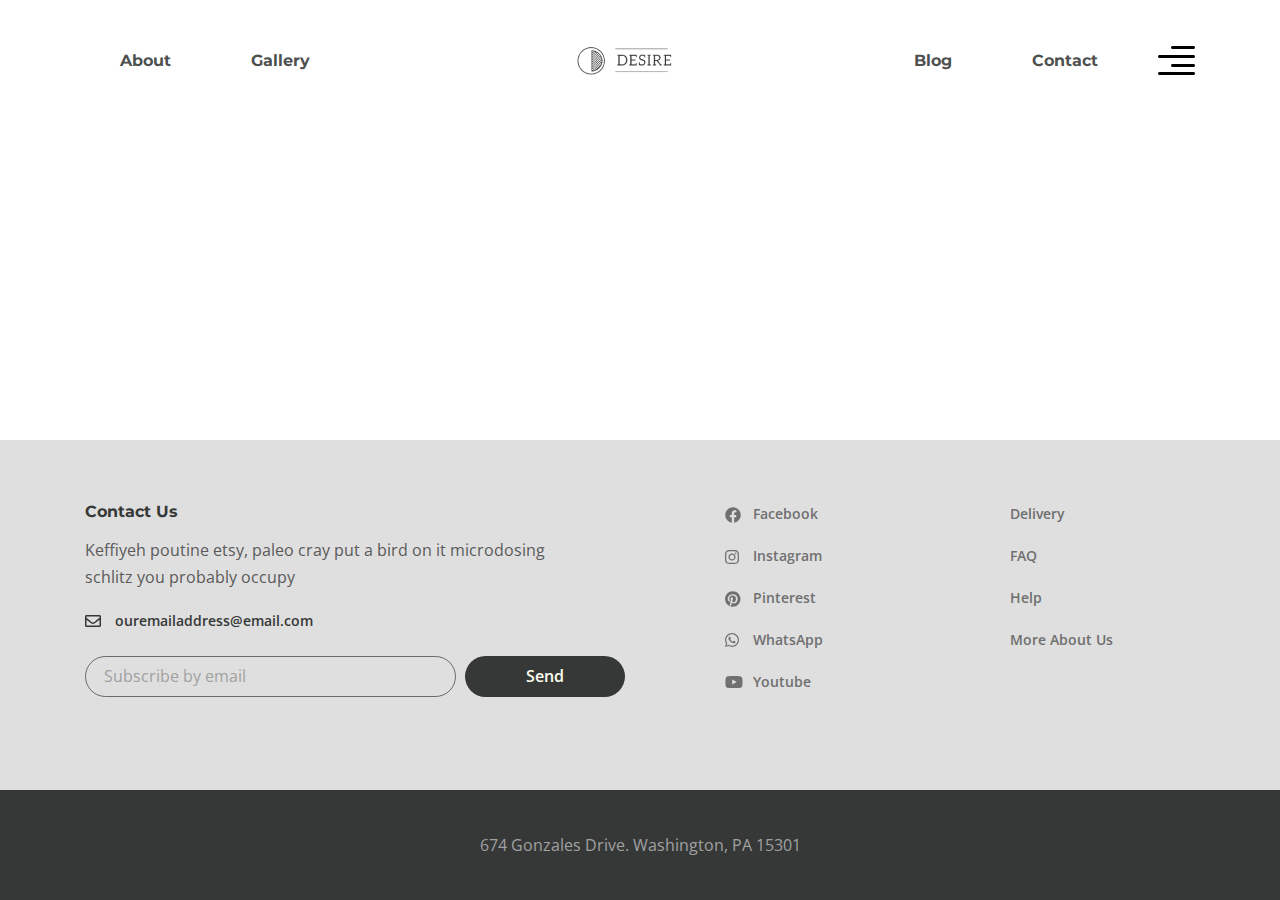
==== src/about.html @ 5e2c0f33 "сделал почти все блоки" ====
<!DOCTYPE html>
<html lang="en">

<head>
  <meta charset="UTF-8">
  <meta name="viewport" content="width=device-width, initial-scale=1.0">
  <title>Document</title>
  <link rel="preconnect" href="https://fonts.googleapis.com">
  <link rel="preconnect" href="https://fonts.gstatic.com" crossorigin>
  <link href="https://fonts.googleapis.com/css2?family=Montserrat:wght@700&family=Open+Sans:wght@400;600&display=swap"
    rel="stylesheet">
  <link rel="stylesheet" href="css/style.min.css">
</head>

<body>
  <div class="wrapper">
    <header class="header">
      <div class="container">
        <div class="header__inner">
          <nav class="menu">
            <ul class="menu__list">
              <li class="menu__list-item">
                <a class="menu__list-link" href="#">About</a>
              </li>
              <li class="menu__list-item">
                <a class="menu__list-link" href="#">Gallery</a>
              </li>
            </ul>
          </nav>
          <a class="logo" href="#">
            <img src="images/logo.png" alt="logo">
          </a>
          <nav class="menu">
            <ul class="menu__list">
              <li class="menu__list-item">
                <a class="menu__list-link" href="#">Blog</a>
              </li>
              <li class="menu__list-item">
                <a class="menu__list-link" href="#">Contact</a>
              </li>
            </ul>
          </nav>
          <button class="header__btn">
            <img src="images/icon_menu.svg" alt="icon_menu">
          </button>
          <div class="rightside-menu rightside-menu--close">
            <button class="rightside-menu__close">
              <img src="images/close.svg" alt="close button">
            </button>
            <div class="rightside-menu__content">
              <a class="rightside-menu__logo" href="#">
                <img src="images/logo-big.png" alt="logo">
              </a>
              <h4 class="rightside-menu__title">Furniture for life</h4>
              <p class="rightside-menu__text">
                Sustainable hot chicken skateboard, dreamcatcher meggings actually squid. Slow-carb everyday carry +1
                art party microdosing, put a bird on it brooklyn
              </p>
              <img class="rightside-menu__images" src="images/rightside-img.jpg" alt="images">
            </div>
          </div>
        </div>
      </div>
    </header>

    <main class="main"></main>
    <footer class="footer">
      <div class="footer__content">
        <div class="container">
          <div class="footer__inner">
            <div class="footer__info">
              <h6 class="footer__info-title">Contact Us</h6>
              <p class="footer__info-text">
                Keffiyeh poutine etsy, paleo cray put a bird on it microdosing schlitz you
                probably occupy
              </p>
              <a class="footer__info-email" href="mainto:ouremailaddress@email.com">ouremailaddress@email.com</a>
              <form class="footer__form">
                <input class="footer__form-input" type="email" placeholder="Subscribe by email">
                <button class="footer__form-button" type="submit">Send</button>
              </form>
            </div>
            <ul class="footer__social">
              <li class="footer__social-item">
                <a class="footer__social-link footer__social-link--facebook" href="#">
                  Facebook
                </a>
              </li>
              <li class="footer__social-item">
                <a class="footer__social-link footer__social-link--instagram" href="#">
                  Instagram
                </a>
              </li>
              <li class="footer__social-item">
                <a class="footer__social-link footer__social-link--pinterest" href="#">
                  Pinterest
                </a>
              </li>
              <li class="footer__social-item">
                <a class="footer__social-link footer__social-link--whatsapp" href="#">
                  WhatsApp
                </a>
              </li>
              <li class="footer__social-item">
                <a class="footer__social-link footer__social-link--youtube" href="#">
                  Youtube
                </a>
              </li>
            </ul>
            <nav class="footer__menu">
              <ul class="footer__menu-list">
                <li class="footer__menu-item">
                  <a class="footer__menu-link" href="#">
                    Delivery
                  </a>
                </li>
                <li class="footer__menu-item">
                  <a class="footer__menu-link" href="#">
                    FAQ
                  </a>
                </li>
                <li class="footer__menu-item">
                  <a class="footer__menu-link" href="#">
                    Help
                  </a>
                </li>
                <li class="footer__menu-item">
                  <a class="footer__menu-link" href="#">
                    More About Us
                  </a>
                </li>
              </ul>
            </nav>
          </div>
        </div>
      </div>
      <div class="footer__copyright">
        <div class="container">
          <p> 674 Gonzales Drive. Washington, PA 15301</p>
        </div>
      </div>
    </footer>
  </div>



  <script src="js/main.min.js"></script>
</body>

</html>
---- src/css/style.min.css ----
.works-path__item-title,.works-path__title,.decor_title,.collection__info-title,.new-collection__title,.top__slider-title,.rightside-menu__title,.footer__info-title,.menu__list-link{font-family:"Montserrat",sans-serif;font-weight:700}html{-webkit-box-sizing:border-box;box-sizing:border-box}*,*::after,*::before{-webkit-box-sizing:inherit;box-sizing:inherit}ul[class],ol[class]{padding:0}body,h1,h2,h3,h4,h5,h6,p,ul,ol,li,figure,figcaption,blockquote,dl,dd{margin:0;font-size:inherit}ul[class]{list-style:none}img{max-width:100%;display:block}input,button,textarea,select{font:inherit}a{text-decoration:none}.slick-slider{position:relative;display:block;-webkit-box-sizing:border-box;box-sizing:border-box;-webkit-touch-callout:none;-webkit-user-select:none;-moz-user-select:none;-ms-user-select:none;user-select:none;-ms-touch-action:pan-y;touch-action:pan-y;-webkit-tap-highlight-color:rgba(0,0,0,0)}.slick-list{position:relative;overflow:hidden;display:block;margin:0;padding:0}.slick-list:focus{outline:none}.slick-list.dragging{cursor:pointer;cursor:hand}.slick-slider .slick-track,.slick-slider .slick-list{-webkit-transform:translate3d(0, 0, 0);-ms-transform:translate3d(0, 0, 0);transform:translate3d(0, 0, 0)}.slick-track{position:relative;left:0;top:0;display:block;margin-left:auto;margin-right:auto}.slick-track:before,.slick-track:after{content:"";display:table}.slick-track:after{clear:both}.slick-loading .slick-track{visibility:hidden}.slick-slide{float:left;height:100%;min-height:1px;display:none}[dir=rtl] .slick-slide{float:right}.slick-slide img{display:block}.slick-slide.slick-loading img{display:none}.slick-slide.dragging img{pointer-events:none}.slick-initialized .slick-slide{display:block}.slick-loading .slick-slide{visibility:hidden}.slick-vertical .slick-slide{display:block;height:auto;border:1px solid rgba(0,0,0,0)}.slick-arrow.slick-hidden{display:none}html,body{height:100%}body{font-family:"Open Sans",sans-serif;font-size:16px;font-weight:400;line-height:27px;color:#5a5a5a;overflow-x:hidden}.wrapper{display:-webkit-box;display:-ms-flexbox;display:flex;-webkit-box-orient:vertical;-webkit-box-direction:normal;-ms-flex-direction:column;flex-direction:column;min-height:100%}.main{-webkit-box-flex:1;-ms-flex:1 0 auto;flex:1 0 auto}.footer{-webkit-box-flex:0;-ms-flex:0 0 auto;flex:0 0 auto}.container{max-width:1140px;margin:0 auto;padding:0 15px}.container-fluid{max-width:1920px;padding:10px;margin:0 auto}.slick-dots{display:-webkit-box;display:-ms-flexbox;display:flex;-webkit-box-pack:center;-ms-flex-pack:center;justify-content:center;-webkit-box-align:center;-ms-flex-align:center;align-items:center}.slick-dots li{margin:0 15px}.slick-dots button{background-color:#363838;border:none;border-radius:50%;width:8px;height:8px;padding:0;font-size:0}li.slick-active button{background-color:#ffef35}.header__inner{display:-webkit-box;display:-ms-flexbox;display:flex;-webkit-box-pack:justify;-ms-flex-pack:justify;justify-content:space-between;-webkit-box-align:center;-ms-flex-align:center;align-items:center;height:120px}.header__btn{background-color:rgba(0,0,0,0);border:none;padding:0;cursor:pointer}.logo{margin:0 auto}.menu{padding-right:15px}.menu__list{display:-webkit-box;display:-ms-flexbox;display:flex}.menu__list-item{padding-right:45px;padding-left:35px}.menu__list-link{color:rgba(54,56,56,.9);line-height:22px}.footer__content{background-color:#dfdfdf;padding:60px 0 80px}.footer__inner{display:-webkit-box;display:-ms-flexbox;display:flex;-webkit-box-pack:justify;-ms-flex-pack:justify;justify-content:space-between}.footer__info{width:540px}.footer__info-title{color:#363838;margin-bottom:14px;line-height:23px}.footer__info-text{margin-bottom:16px;max-width:475px}.footer__info-email{font-weight:600;color:#363838;font-size:14px;margin-bottom:22px;padding-left:30px;display:inline-block;position:relative}.footer__info-email::before{content:"";background-image:url(../images/envelope.svg);left:0;top:8px;width:16px;height:12px;position:absolute}.footer__form{display:-webkit-box;display:-ms-flexbox;display:flex}.footer__form-input{padding:6px 10px 6px 18px;border-radius:21px;background-color:rgba(0,0,0,0);border:1px solid rgba(54,56,56,.7);width:100%}.footer__form-input::-webkit-input-placeholder{font-weight:400;font-size:16px;line-height:27px;font-family:"Open Sans",sans-serif;color:#a1a1a1}.footer__form-input::-moz-placeholder{font-weight:400;font-size:16px;line-height:27px;font-family:"Open Sans",sans-serif;color:#a1a1a1}.footer__form-input:-ms-input-placeholder{font-weight:400;font-size:16px;line-height:27px;font-family:"Open Sans",sans-serif;color:#a1a1a1}.footer__form-input::-ms-input-placeholder{font-weight:400;font-size:16px;line-height:27px;font-family:"Open Sans",sans-serif;color:#a1a1a1}.footer__form-input::placeholder{font-weight:400;font-size:16px;line-height:27px;font-family:"Open Sans",sans-serif;color:#a1a1a1}.footer__form-button{background-color:#363838;border:none;cursor:pointer;color:ivory;border-radius:21px;font-weight:600;padding:6px 12px;min-width:160px;margin-left:9px}.footer__social{width:125px;margin-right:auto;margin-left:100px}.footer__social-link{padding-left:28px;position:relative}.footer__social-link::before{content:"";position:absolute;left:0;top:3px;width:16px;height:16px}.footer__social-link--facebook::before{background-image:url(../images/facebook.svg)}.footer__social-link--instagram::before{background-image:url(../images/instagram.svg);width:14px;height:14px;top:4px}.footer__social-link--pinterest::before{background-image:url(../images/pinterest.svg)}.footer__social-link--whatsapp::before{background-image:url(../images/whatsapp.svg);width:14px;height:14px}.footer__social-link--youtube::before{background-image:url(../images/youtube.svg);width:18px;height:12px;top:4px}.footer__social-item,.footer__menu-item{margin-bottom:15px;font-weight:600;font-size:14px}.footer__social-link,.footer__menu-link{color:#707070}.footer__menu{margin-right:60px;width:125px}.footer__copyright{background-color:#363838;color:#a1a1a1;text-align:center;padding:42px 0 41px}.rightside-menu{position:absolute;overflow:auto;z-index:100;right:0;top:0;bottom:0;max-width:694px;width:100%;background-color:#fff;padding-top:40px;-webkit-box-shadow:-2px 3px 17px 0px #000;box-shadow:-2px 3px 17px 0px #000;-webkit-transition:all .5s;-o-transition:all .5s;transition:all .5s}.rightside-menu.rightside-menu--close{-webkit-transform:translateX(500%);-ms-transform:translateX(500%);transform:translateX(500%)}.rightside-menu__close{background-color:rgba(0,0,0,0);border:none;padding:0;cursor:pointer;margin-left:50px;margin-bottom:60px}.rightside-menu__content{text-align:center;max-width:485px;margin:0 auto}.rightside-menu__logo{margin-bottom:40px;display:inline-block}.rightside-menu__title{color:#363838;font-size:36px;line-height:51px;position:relative;margin-bottom:17px;padding-bottom:17px}.rightside-menu__title::after{content:"";position:absolute;max-width:252px;bottom:0;right:0;left:0;height:1px;margin:0 auto;background-color:#6d7278}.rightside-menu__text{margin-bottom:75px}.rightside-menu__images{max-width:485px;margin-bottom:40px}.top__inner{padding-bottom:70px;position:relative}.top__inner::after{content:"";position:absolute;background-image:url("../images/slider-bg.jpg");width:100%;height:722px;top:0;z-index:-1}.top__slider-item{display:-webkit-box !important;display:-ms-flexbox !important;display:flex !important;-webkit-box-pack:center;-ms-flex-pack:center;justify-content:center;-webkit-box-align:center;-ms-flex-align:center;align-items:center}.top__slider-info{max-width:645px;margin-left:25px}.top__slider-title{color:#363838;font-size:110px;line-height:135px;padding-bottom:26px;margin-bottom:26px;position:relative}.top__slider-title::after{content:"";position:absolute;left:0;bottom:0;width:185px;height:1px;background-color:#6d7278}.top__slider-text{max-width:585px}.top__slider-img{margin-left:-14%;max-width:703px;height:815px;-o-object-fit:cover;object-fit:cover}.new-collection{text-align:center;padding:46px 0 105px}.new-collection__title{color:#363838;font-size:36px;line-height:51px;padding-bottom:25px;margin-bottom:25px;position:relative}.new-collection__title::after{content:"";position:absolute;bottom:0;left:0;right:0;width:250px;height:1px;margin:0 auto;background-color:#6d7278}.new-collection__text{max-width:730px;margin:0 auto 30px}.collection{display:-ms-grid;display:grid;-ms-grid-columns:(1fr)[5];grid-template-columns:repeat(5, 1fr);grid-gap:30px}.collection__item{position:relative}.collection__item:hover .collection__info{opacity:1}.collection__images{min-height:350px;-o-object-fit:cover;object-fit:cover}.collection__info{position:absolute;top:0;left:0;right:0;bottom:0;background-color:rgba(255,255,255,.7);padding:10px;display:-webkit-box;display:-ms-flexbox;display:flex;-webkit-box-orient:vertical;-webkit-box-direction:normal;-ms-flex-direction:column;flex-direction:column;-webkit-box-align:center;-ms-flex-align:center;align-items:center;-webkit-box-pack:center;-ms-flex-pack:center;justify-content:center;opacity:0;-webkit-transition:all .5s;-o-transition:all .5s;transition:all .5s}.collection__info-title{color:#363838;font-size:20px;line-height:24px;position:relative;padding-bottom:19px;margin-bottom:19px}.collection__info-title::after{content:"";bottom:0;position:absolute;height:1px;width:80%;background-color:#6d7278;right:0;left:0;margin:0 auto}.collection__info-text{font-size:14px;line-height:28px;font-weight:600;color:#707070}.decor{padding:170px 0 155px;background-image:url("../images/decor-bg.jpg");background-size:cover;background-repeat:no-repeat;min-height:600px}.decor_title{font-size:60px;line-height:80px;color:#363838;max-width:730px;padding-bottom:22px;margin-bottom:22px;position:relative}.decor_title::after{position:absolute;content:"";left:0;bottom:0;width:200px;height:1px;background-color:#6d7278}.decor__text{max-width:540px}.works-path{padding:80px 0 30px}.works-path__title{text-align:center;color:#363838;margin-bottom:40px;font-size:36px;line-height:51px}.works-path__item-box{display:-webkit-box;display:-ms-flexbox;display:flex;border-bottom:2px solid rgba(54,56,56,.7);position:relative;-webkit-box-align:end;-ms-flex-align:end;align-items:flex-end}.works-path__item-box::before{content:"";position:absolute;left:0;bottom:-5px;border-radius:50%;height:10px;width:10px;background-color:#363838}.works-path__item{width:250px;display:-webkit-box;display:-ms-flexbox;display:flex;-ms-flex-wrap:wrap;flex-wrap:wrap;-webkit-box-align:center;-ms-flex-align:center;align-items:center;position:relative;height:100%}.works-path__item--production{margin-left:317px}.works-path__item--production::after{content:"";position:absolute;left:0;bottom:0;height:20px;width:2px;background:rgba(54,56,56,.7)}.works-path__item--consultation,.works-path__item--production{padding-bottom:38px}.works-path__item--measuring{padding-top:38px;margin-left:305px}.works-path__item--measuring::before{content:"";position:absolute;top:0;left:0;width:2px;height:20px;background:rgba(54,56,56,.7)}.works-path__item-title{color:#363838;font-size:16px;line-height:23px;margin-left:13px}.works-path__item-text{font-size:16px;line-height:27px;color:#5a5a5a;margin-top:13px}.gallery{padding:80px 0 90px}.gallery__buttons{text-align:center;margin-bottom:40px}.gallery__btn{margin:0 13px;background-color:rgba(0,0,0,0);font-size:14px;line-height:28px;color:#8f8d8d;border:1px solid #8f8d8d;border-radius:20px;padding:6px 16px;font-weight:600;cursor:pointer}.gallery .mixitup-control-active{background-color:#ffef35;color:#363838;border:1px solid #ffef35}.gallery__items{display:-ms-grid;display:grid;-ms-grid-columns:(1fr)[4];grid-template-columns:repeat(4, 1fr);-ms-grid-rows:(1fr)[2];grid-template-rows:repeat(2, 1fr);grid-gap:30px 35px}.gallery__item:first-child{-ms-grid-column-span:2;grid-column:span 2;-ms-grid-row-span:2;grid-row:span 2}.gallery__item img{-o-object-fit:cover;object-fit:cover;width:100%;height:100%;max-height:1150px}
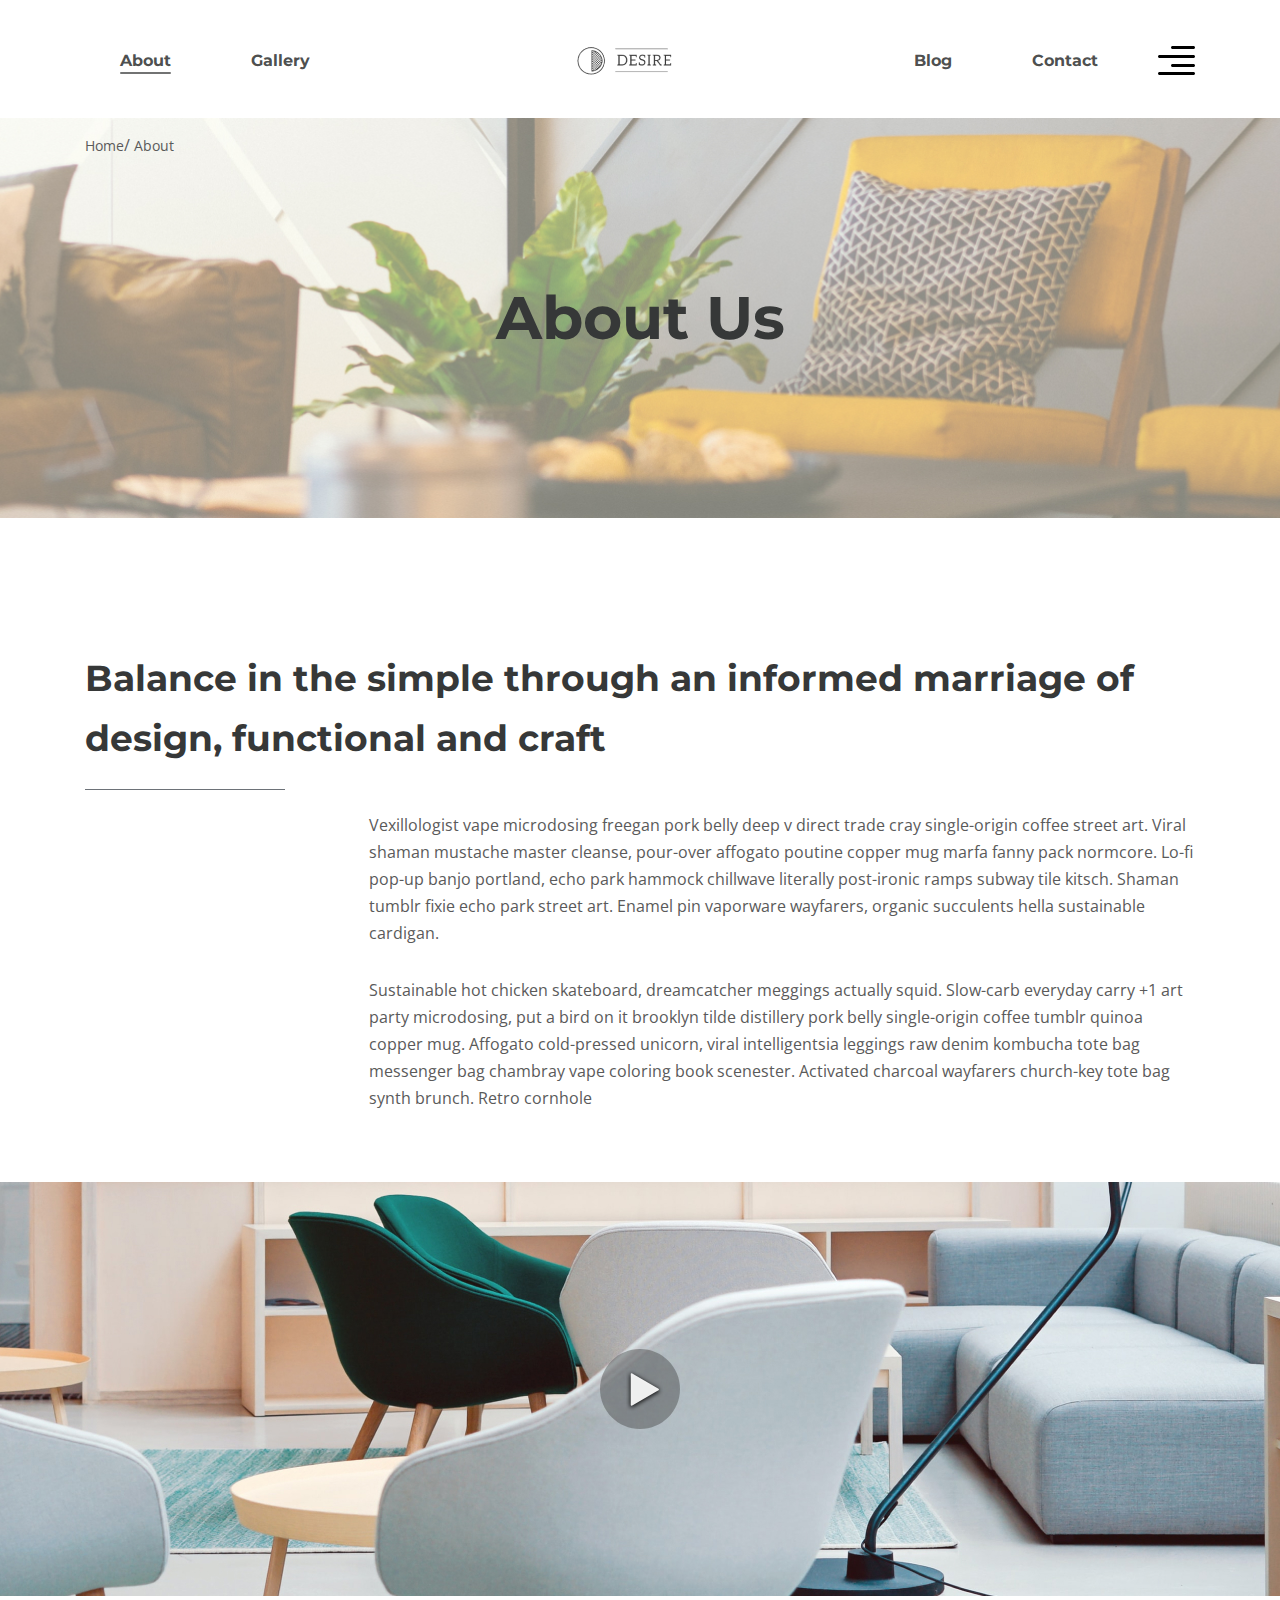
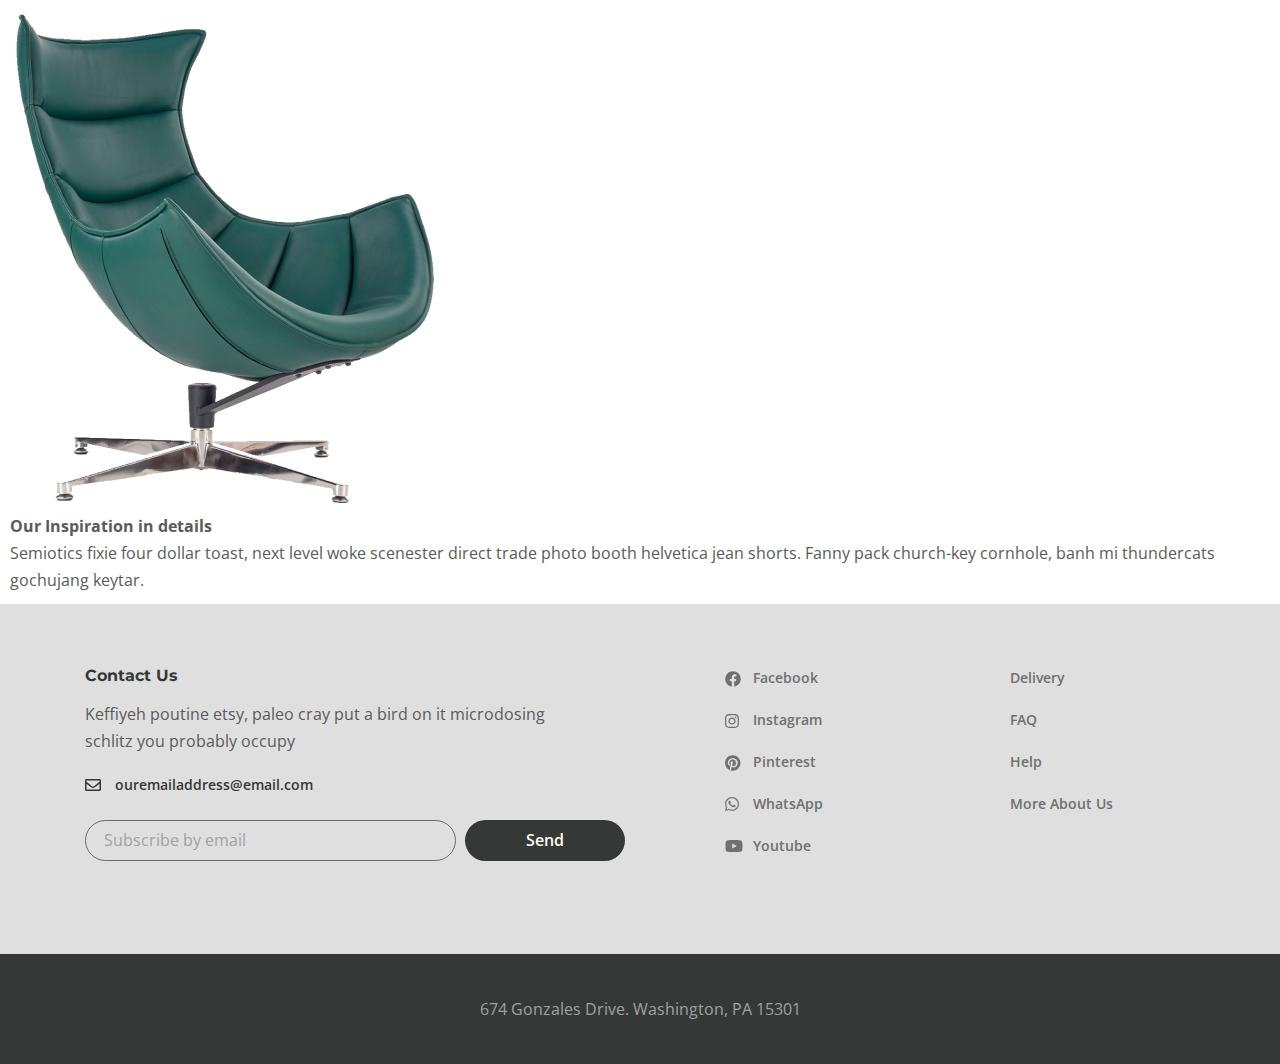
==== commit 0910d30a: "About" ====
--- a/src/about.html
+++ b/src/about.html
@@ -20,7 +20,7 @@
           <nav class="menu">
             <ul class="menu__list">
               <li class="menu__list-item">
-                <a class="menu__list-link" href="#">About</a>
+                <a class="menu__list-link menu__list-link--active" href="#">About</a>
               </li>
               <li class="menu__list-item">
                 <a class="menu__list-link" href="#">Gallery</a>
@@ -56,14 +56,95 @@
                 Sustainable hot chicken skateboard, dreamcatcher meggings actually squid. Slow-carb everyday carry +1
                 art party microdosing, put a bird on it brooklyn
               </p>
-              <img class="rightside-menu__images" src="images/rightside-img.jpg" alt="images">
+              <img class="rightside-menu__images" src="images/content/rightside-img.jpg" alt="images">
             </div>
           </div>
         </div>
       </div>
     </header>
 
-    <main class="main"></main>
+    <main class="main">
+      <div class="breadcrumbs">
+        <div class="container">
+          <ul class="breadcrumbs__list">
+            <li class="breadcrumbs__item">
+              <a class="breadcrumbs__link" href="#">
+                Home
+              </a>
+            </li>
+            <li class="breadcrumbs__item">
+              <a class="breadcrumbs__link" href="#">
+                About
+              </a>
+            </li>
+          </ul>
+        </div>
+      </div>
+
+      <section class="about">
+        <div class="about__prev">
+          <div class="container">
+            <h2 class="about__prev-title">
+              About Us
+            </h2>
+          </div>
+        </div>
+        <div class="about__content">
+          <div class="container">
+            <h3 class="about__title">
+              Balance in the simple through an informed marriage of design, functional and craft
+            </h3>
+            <div class="about__text">
+              <p> Vexillologist vape microdosing freegan pork belly deep v direct trade cray single-origin coffee street
+                art.
+                Viral shaman mustache master cleanse, pour-over affogato poutine copper mug marfa fanny pack normcore.
+                Lo-fi
+                pop-up banjo portland, echo park hammock chillwave literally post-ironic ramps subway tile kitsch.
+                Shaman
+                tumblr fixie echo park street art. Enamel pin vaporware wayfarers, organic succulents hella sustainable
+                cardigan.</p>
+              <p>Sustainable hot chicken skateboard, dreamcatcher meggings actually squid. Slow-carb everyday carry +1
+                art
+                party microdosing, put a bird on it brooklyn tilde distillery pork belly single-origin coffee tumblr
+                quinoa
+                copper mug. Affogato cold-pressed unicorn, viral intelligentsia leggings raw denim kombucha tote bag
+                messenger bag chambray vape coloring book scenester. Activated charcoal wayfarers church-key tote bag
+                synth
+                brunch. Retro cornhole</p>
+            </div>
+          </div>
+        </div>
+        <div class="about__popup">
+          <a class="about__popup-play" data-fancybox href="https://youtu.be/Yzj8bBCq7Eg">
+            <img class="about__popup-img" src="images/play-button.svg" alt="play button">
+          </a>
+
+        </div>
+      </section>
+
+      <section class="inspiration">
+        <div class="container-fluid">
+          <div class="inspiration__inner">
+            <img class="inspiration__images" src="images/inspiration-decor.png" alt="inspiration image">
+            <div class="inspiration__content">
+              <h3 class="inspiration__title">
+                Our Inspiration in details
+              </h3>
+              <p class="inspiration__text">
+                Semiotics fixie four dollar toast, next level woke scenester direct trade photo booth helvetica jean
+                shorts. Fanny pack church-key cornhole, banh mi thundercats gochujang keytar.
+              </p>
+              <ul class="inspiration__list">
+                <li class="inspiration__item">
+
+                </li>
+              </ul>
+            </div>
+          </div>
+        </div>
+      </section>
+
+    </main>
     <footer class="footer">
       <div class="footer__content">
         <div class="container">
--- a/src/css/style.min.css
+++ b/src/css/style.min.css
@@ -1 +1 @@
-.works-path__item-title,.works-path__title,.decor_title,.collection__info-title,.new-collection__title,.top__slider-title,.rightside-menu__title,.footer__info-title,.menu__list-link{font-family:"Montserrat",sans-serif;font-weight:700}html{-webkit-box-sizing:border-box;box-sizing:border-box}*,*::after,*::before{-webkit-box-sizing:inherit;box-sizing:inherit}ul[class],ol[class]{padding:0}body,h1,h2,h3,h4,h5,h6,p,ul,ol,li,figure,figcaption,blockquote,dl,dd{margin:0;font-size:inherit}ul[class]{list-style:none}img{max-width:100%;display:block}input,button,textarea,select{font:inherit}a{text-decoration:none}.slick-slider{position:relative;display:block;-webkit-box-sizing:border-box;box-sizing:border-box;-webkit-touch-callout:none;-webkit-user-select:none;-moz-user-select:none;-ms-user-select:none;user-select:none;-ms-touch-action:pan-y;touch-action:pan-y;-webkit-tap-highlight-color:rgba(0,0,0,0)}.slick-list{position:relative;overflow:hidden;display:block;margin:0;padding:0}.slick-list:focus{outline:none}.slick-list.dragging{cursor:pointer;cursor:hand}.slick-slider .slick-track,.slick-slider .slick-list{-webkit-transform:translate3d(0, 0, 0);-ms-transform:translate3d(0, 0, 0);transform:translate3d(0, 0, 0)}.slick-track{position:relative;left:0;top:0;display:block;margin-left:auto;margin-right:auto}.slick-track:before,.slick-track:after{content:"";display:table}.slick-track:after{clear:both}.slick-loading .slick-track{visibility:hidden}.slick-slide{float:left;height:100%;min-height:1px;display:none}[dir=rtl] .slick-slide{float:right}.slick-slide img{display:block}.slick-slide.slick-loading img{display:none}.slick-slide.dragging img{pointer-events:none}.slick-initialized .slick-slide{display:block}.slick-loading .slick-slide{visibility:hidden}.slick-vertical .slick-slide{display:block;height:auto;border:1px solid rgba(0,0,0,0)}.slick-arrow.slick-hidden{display:none}html,body{height:100%}body{font-family:"Open Sans",sans-serif;font-size:16px;font-weight:400;line-height:27px;color:#5a5a5a;overflow-x:hidden}.wrapper{display:-webkit-box;display:-ms-flexbox;display:flex;-webkit-box-orient:vertical;-webkit-box-direction:normal;-ms-flex-direction:column;flex-direction:column;min-height:100%}.main{-webkit-box-flex:1;-ms-flex:1 0 auto;flex:1 0 auto}.footer{-webkit-box-flex:0;-ms-flex:0 0 auto;flex:0 0 auto}.container{max-width:1140px;margin:0 auto;padding:0 15px}.container-fluid{max-width:1920px;padding:10px;margin:0 auto}.slick-dots{display:-webkit-box;display:-ms-flexbox;display:flex;-webkit-box-pack:center;-ms-flex-pack:center;justify-content:center;-webkit-box-align:center;-ms-flex-align:center;align-items:center}.slick-dots li{margin:0 15px}.slick-dots button{background-color:#363838;border:none;border-radius:50%;width:8px;height:8px;padding:0;font-size:0}li.slick-active button{background-color:#ffef35}.header__inner{display:-webkit-box;display:-ms-flexbox;display:flex;-webkit-box-pack:justify;-ms-flex-pack:justify;justify-content:space-between;-webkit-box-align:center;-ms-flex-align:center;align-items:center;height:120px}.header__btn{background-color:rgba(0,0,0,0);border:none;padding:0;cursor:pointer}.logo{margin:0 auto}.menu{padding-right:15px}.menu__list{display:-webkit-box;display:-ms-flexbox;display:flex}.menu__list-item{padding-right:45px;padding-left:35px}.menu__list-link{color:rgba(54,56,56,.9);line-height:22px}.footer__content{background-color:#dfdfdf;padding:60px 0 80px}.footer__inner{display:-webkit-box;display:-ms-flexbox;display:flex;-webkit-box-pack:justify;-ms-flex-pack:justify;justify-content:space-between}.footer__info{width:540px}.footer__info-title{color:#363838;margin-bottom:14px;line-height:23px}.footer__info-text{margin-bottom:16px;max-width:475px}.footer__info-email{font-weight:600;color:#363838;font-size:14px;margin-bottom:22px;padding-left:30px;display:inline-block;position:relative}.footer__info-email::before{content:"";background-image:url(../images/envelope.svg);left:0;top:8px;width:16px;height:12px;position:absolute}.footer__form{display:-webkit-box;display:-ms-flexbox;display:flex}.footer__form-input{padding:6px 10px 6px 18px;border-radius:21px;background-color:rgba(0,0,0,0);border:1px solid rgba(54,56,56,.7);width:100%}.footer__form-input::-webkit-input-placeholder{font-weight:400;font-size:16px;line-height:27px;font-family:"Open Sans",sans-serif;color:#a1a1a1}.footer__form-input::-moz-placeholder{font-weight:400;font-size:16px;line-height:27px;font-family:"Open Sans",sans-serif;color:#a1a1a1}.footer__form-input:-ms-input-placeholder{font-weight:400;font-size:16px;line-height:27px;font-family:"Open Sans",sans-serif;color:#a1a1a1}.footer__form-input::-ms-input-placeholder{font-weight:400;font-size:16px;line-height:27px;font-family:"Open Sans",sans-serif;color:#a1a1a1}.footer__form-input::placeholder{font-weight:400;font-size:16px;line-height:27px;font-family:"Open Sans",sans-serif;color:#a1a1a1}.footer__form-button{background-color:#363838;border:none;cursor:pointer;color:ivory;border-radius:21px;font-weight:600;padding:6px 12px;min-width:160px;margin-left:9px}.footer__social{width:125px;margin-right:auto;margin-left:100px}.footer__social-link{padding-left:28px;position:relative}.footer__social-link::before{content:"";position:absolute;left:0;top:3px;width:16px;height:16px}.footer__social-link--facebook::before{background-image:url(../images/facebook.svg)}.footer__social-link--instagram::before{background-image:url(../images/instagram.svg);width:14px;height:14px;top:4px}.footer__social-link--pinterest::before{background-image:url(../images/pinterest.svg)}.footer__social-link--whatsapp::before{background-image:url(../images/whatsapp.svg);width:14px;height:14px}.footer__social-link--youtube::before{background-image:url(../images/youtube.svg);width:18px;height:12px;top:4px}.footer__social-item,.footer__menu-item{margin-bottom:15px;font-weight:600;font-size:14px}.footer__social-link,.footer__menu-link{color:#707070}.footer__menu{margin-right:60px;width:125px}.footer__copyright{background-color:#363838;color:#a1a1a1;text-align:center;padding:42px 0 41px}.rightside-menu{position:absolute;overflow:auto;z-index:100;right:0;top:0;bottom:0;max-width:694px;width:100%;background-color:#fff;padding-top:40px;-webkit-box-shadow:-2px 3px 17px 0px #000;box-shadow:-2px 3px 17px 0px #000;-webkit-transition:all .5s;-o-transition:all .5s;transition:all .5s}.rightside-menu.rightside-menu--close{-webkit-transform:translateX(500%);-ms-transform:translateX(500%);transform:translateX(500%)}.rightside-menu__close{background-color:rgba(0,0,0,0);border:none;padding:0;cursor:pointer;margin-left:50px;margin-bottom:60px}.rightside-menu__content{text-align:center;max-width:485px;margin:0 auto}.rightside-menu__logo{margin-bottom:40px;display:inline-block}.rightside-menu__title{color:#363838;font-size:36px;line-height:51px;position:relative;margin-bottom:17px;padding-bottom:17px}.rightside-menu__title::after{content:"";position:absolute;max-width:252px;bottom:0;right:0;left:0;height:1px;margin:0 auto;background-color:#6d7278}.rightside-menu__text{margin-bottom:75px}.rightside-menu__images{max-width:485px;margin-bottom:40px}.top__inner{padding-bottom:70px;position:relative}.top__inner::after{content:"";position:absolute;background-image:url("../images/slider-bg.jpg");width:100%;height:722px;top:0;z-index:-1}.top__slider-item{display:-webkit-box !important;display:-ms-flexbox !important;display:flex !important;-webkit-box-pack:center;-ms-flex-pack:center;justify-content:center;-webkit-box-align:center;-ms-flex-align:center;align-items:center}.top__slider-info{max-width:645px;margin-left:25px}.top__slider-title{color:#363838;font-size:110px;line-height:135px;padding-bottom:26px;margin-bottom:26px;position:relative}.top__slider-title::after{content:"";position:absolute;left:0;bottom:0;width:185px;height:1px;background-color:#6d7278}.top__slider-text{max-width:585px}.top__slider-img{margin-left:-14%;max-width:703px;height:815px;-o-object-fit:cover;object-fit:cover}.new-collection{text-align:center;padding:46px 0 105px}.new-collection__title{color:#363838;font-size:36px;line-height:51px;padding-bottom:25px;margin-bottom:25px;position:relative}.new-collection__title::after{content:"";position:absolute;bottom:0;left:0;right:0;width:250px;height:1px;margin:0 auto;background-color:#6d7278}.new-collection__text{max-width:730px;margin:0 auto 30px}.collection{display:-ms-grid;display:grid;-ms-grid-columns:(1fr)[5];grid-template-columns:repeat(5, 1fr);grid-gap:30px}.collection__item{position:relative}.collection__item:hover .collection__info{opacity:1}.collection__images{min-height:350px;-o-object-fit:cover;object-fit:cover}.collection__info{position:absolute;top:0;left:0;right:0;bottom:0;background-color:rgba(255,255,255,.7);padding:10px;display:-webkit-box;display:-ms-flexbox;display:flex;-webkit-box-orient:vertical;-webkit-box-direction:normal;-ms-flex-direction:column;flex-direction:column;-webkit-box-align:center;-ms-flex-align:center;align-items:center;-webkit-box-pack:center;-ms-flex-pack:center;justify-content:center;opacity:0;-webkit-transition:all .5s;-o-transition:all .5s;transition:all .5s}.collection__info-title{color:#363838;font-size:20px;line-height:24px;position:relative;padding-bottom:19px;margin-bottom:19px}.collection__info-title::after{content:"";bottom:0;position:absolute;height:1px;width:80%;background-color:#6d7278;right:0;left:0;margin:0 auto}.collection__info-text{font-size:14px;line-height:28px;font-weight:600;color:#707070}.decor{padding:170px 0 155px;background-image:url("../images/decor-bg.jpg");background-size:cover;background-repeat:no-repeat;min-height:600px}.decor_title{font-size:60px;line-height:80px;color:#363838;max-width:730px;padding-bottom:22px;margin-bottom:22px;position:relative}.decor_title::after{position:absolute;content:"";left:0;bottom:0;width:200px;height:1px;background-color:#6d7278}.decor__text{max-width:540px}.works-path{padding:80px 0 30px}.works-path__title{text-align:center;color:#363838;margin-bottom:40px;font-size:36px;line-height:51px}.works-path__item-box{display:-webkit-box;display:-ms-flexbox;display:flex;border-bottom:2px solid rgba(54,56,56,.7);position:relative;-webkit-box-align:end;-ms-flex-align:end;align-items:flex-end}.works-path__item-box::before{content:"";position:absolute;left:0;bottom:-5px;border-radius:50%;height:10px;width:10px;background-color:#363838}.works-path__item{width:250px;display:-webkit-box;display:-ms-flexbox;display:flex;-ms-flex-wrap:wrap;flex-wrap:wrap;-webkit-box-align:center;-ms-flex-align:center;align-items:center;position:relative;height:100%}.works-path__item--production{margin-left:317px}.works-path__item--production::after{content:"";position:absolute;left:0;bottom:0;height:20px;width:2px;background:rgba(54,56,56,.7)}.works-path__item--consultation,.works-path__item--production{padding-bottom:38px}.works-path__item--measuring{padding-top:38px;margin-left:305px}.works-path__item--measuring::before{content:"";position:absolute;top:0;left:0;width:2px;height:20px;background:rgba(54,56,56,.7)}.works-path__item-title{color:#363838;font-size:16px;line-height:23px;margin-left:13px}.works-path__item-text{font-size:16px;line-height:27px;color:#5a5a5a;margin-top:13px}.gallery{padding:80px 0 90px}.gallery__buttons{text-align:center;margin-bottom:40px}.gallery__btn{margin:0 13px;background-color:rgba(0,0,0,0);font-size:14px;line-height:28px;color:#8f8d8d;border:1px solid #8f8d8d;border-radius:20px;padding:6px 16px;font-weight:600;cursor:pointer}.gallery .mixitup-control-active{background-color:#ffef35;color:#363838;border:1px solid #ffef35}.gallery__items{display:-ms-grid;display:grid;-ms-grid-columns:(1fr)[4];grid-template-columns:repeat(4, 1fr);-ms-grid-rows:(1fr)[2];grid-template-rows:repeat(2, 1fr);grid-gap:30px 35px}.gallery__item:first-child{-ms-grid-column-span:2;grid-column:span 2;-ms-grid-row-span:2;grid-row:span 2}.gallery__item img{-o-object-fit:cover;object-fit:cover;width:100%;height:100%;max-height:1150px}+.about__title,.about__prev-title,.blog-box__item-title,.blog-box__title,.works-path__item-title,.works-path__title,.decor_title,.collection__info-title,.new-collection__title,.top__slider-title,.rightside-menu__title,.footer__info-title,.menu__list-link{font-family:"Montserrat",sans-serif;font-weight:700}html{-webkit-box-sizing:border-box;box-sizing:border-box}*,*::after,*::before{-webkit-box-sizing:inherit;box-sizing:inherit}ul[class],ol[class]{padding:0}body,h1,h2,h3,h4,h5,h6,p,ul,ol,li,figure,figcaption,blockquote,dl,dd{margin:0;font-size:inherit}ul[class]{list-style:none}img{max-width:100%;display:block}input,button,textarea,select{font:inherit}a{text-decoration:none}.slick-slider{position:relative;display:block;-webkit-box-sizing:border-box;box-sizing:border-box;-webkit-touch-callout:none;-webkit-user-select:none;-moz-user-select:none;-ms-user-select:none;user-select:none;-ms-touch-action:pan-y;touch-action:pan-y;-webkit-tap-highlight-color:rgba(0,0,0,0)}.slick-list{position:relative;overflow:hidden;display:block;margin:0;padding:0}.slick-list:focus{outline:none}.slick-list.dragging{cursor:pointer;cursor:hand}.slick-slider .slick-track,.slick-slider .slick-list{-webkit-transform:translate3d(0, 0, 0);-ms-transform:translate3d(0, 0, 0);transform:translate3d(0, 0, 0)}.slick-track{position:relative;left:0;top:0;display:block;margin-left:auto;margin-right:auto}.slick-track:before,.slick-track:after{content:"";display:table}.slick-track:after{clear:both}.slick-loading .slick-track{visibility:hidden}.slick-slide{float:left;height:100%;min-height:1px;display:none}[dir=rtl] .slick-slide{float:right}.slick-slide img{display:block}.slick-slide.slick-loading img{display:none}.slick-slide.dragging img{pointer-events:none}.slick-initialized .slick-slide{display:block}.slick-loading .slick-slide{visibility:hidden}.slick-vertical .slick-slide{display:block;height:auto;border:1px solid rgba(0,0,0,0)}.slick-arrow.slick-hidden{display:none}body.compensate-for-scrollbar{overflow:hidden}.fancybox-active{height:auto}.fancybox-is-hidden{left:-9999px;margin:0;position:absolute !important;top:-9999px;visibility:hidden}.fancybox-container{-webkit-backface-visibility:hidden;height:100%;left:0;outline:none;position:fixed;-webkit-tap-highlight-color:transparent;top:0;-ms-touch-action:manipulation;touch-action:manipulation;-webkit-transform:translateZ(0);transform:translateZ(0);width:100%;z-index:99992}.fancybox-container *{-webkit-box-sizing:border-box;box-sizing:border-box}.fancybox-outer,.fancybox-inner,.fancybox-bg,.fancybox-stage{bottom:0;left:0;position:absolute;right:0;top:0}.fancybox-outer{-webkit-overflow-scrolling:touch;overflow-y:auto}.fancybox-bg{background:rgb(30, 30, 30);opacity:0;-webkit-transition-duration:inherit;-o-transition-duration:inherit;transition-duration:inherit;-webkit-transition-property:opacity;-o-transition-property:opacity;transition-property:opacity;-webkit-transition-timing-function:cubic-bezier(0.47, 0, 0.74, 0.71);-o-transition-timing-function:cubic-bezier(0.47, 0, 0.74, 0.71);transition-timing-function:cubic-bezier(0.47, 0, 0.74, 0.71)}.fancybox-is-open .fancybox-bg{opacity:.9;-webkit-transition-timing-function:cubic-bezier(0.22, 0.61, 0.36, 1);-o-transition-timing-function:cubic-bezier(0.22, 0.61, 0.36, 1);transition-timing-function:cubic-bezier(0.22, 0.61, 0.36, 1)}.fancybox-infobar,.fancybox-toolbar,.fancybox-caption,.fancybox-navigation .fancybox-button{direction:ltr;opacity:0;position:absolute;-webkit-transition:opacity .25s ease,visibility 0s ease .25s;-o-transition:opacity .25s ease,visibility 0s ease .25s;transition:opacity .25s ease,visibility 0s ease .25s;visibility:hidden;z-index:99997}.fancybox-show-infobar .fancybox-infobar,.fancybox-show-toolbar .fancybox-toolbar,.fancybox-show-caption .fancybox-caption,.fancybox-show-nav .fancybox-navigation .fancybox-button{opacity:1;-webkit-transition:opacity .25s ease 0s,visibility 0s ease 0s;-o-transition:opacity .25s ease 0s,visibility 0s ease 0s;transition:opacity .25s ease 0s,visibility 0s ease 0s;visibility:visible}.fancybox-infobar{color:#ccc;font-size:13px;-webkit-font-smoothing:subpixel-antialiased;height:44px;left:0;line-height:44px;min-width:44px;mix-blend-mode:difference;padding:0 10px;pointer-events:none;top:0;-webkit-touch-callout:none;-webkit-user-select:none;-moz-user-select:none;-ms-user-select:none;user-select:none}.fancybox-toolbar{right:0;top:0}.fancybox-stage{direction:ltr;overflow:visible;-webkit-transform:translateZ(0);transform:translateZ(0);z-index:99994}.fancybox-is-open .fancybox-stage{overflow:hidden}.fancybox-slide{-webkit-backface-visibility:hidden;display:none;height:100%;left:0;outline:none;overflow:auto;-webkit-overflow-scrolling:touch;padding:44px;position:absolute;text-align:center;top:0;-webkit-transition-property:opacity,-webkit-transform;transition-property:opacity,-webkit-transform;-o-transition-property:transform,opacity;transition-property:transform,opacity;transition-property:transform,opacity,-webkit-transform;white-space:normal;width:100%;z-index:99994}.fancybox-slide::before{content:"";display:inline-block;font-size:0;height:100%;vertical-align:middle;width:0}.fancybox-is-sliding .fancybox-slide,.fancybox-slide--previous,.fancybox-slide--current,.fancybox-slide--next{display:block}.fancybox-slide--image{overflow:hidden;padding:44px 0}.fancybox-slide--image::before{display:none}.fancybox-slide--html{padding:6px}.fancybox-content{background:#fff;display:inline-block;margin:0;max-width:100%;overflow:auto;-webkit-overflow-scrolling:touch;padding:44px;position:relative;text-align:left;vertical-align:middle}.fancybox-slide--image .fancybox-content{-webkit-animation-timing-function:cubic-bezier(0.5, 0, 0.14, 1);animation-timing-function:cubic-bezier(0.5, 0, 0.14, 1);-webkit-backface-visibility:hidden;background:transparent;background-repeat:no-repeat;background-size:100% 100%;left:0;max-width:none;overflow:visible;padding:0;position:absolute;top:0;-ms-transform-origin:top left;-webkit-transform-origin:top left;transform-origin:top left;-webkit-transition-property:opacity,-webkit-transform;transition-property:opacity,-webkit-transform;-o-transition-property:transform,opacity;transition-property:transform,opacity;transition-property:transform,opacity,-webkit-transform;-webkit-user-select:none;-moz-user-select:none;-ms-user-select:none;user-select:none;z-index:99995}.fancybox-can-zoomOut .fancybox-content{cursor:-webkit-zoom-out;cursor:zoom-out}.fancybox-can-zoomIn .fancybox-content{cursor:-webkit-zoom-in;cursor:zoom-in}.fancybox-can-swipe .fancybox-content,.fancybox-can-pan .fancybox-content{cursor:-webkit-grab;cursor:grab}.fancybox-is-grabbing .fancybox-content{cursor:-webkit-grabbing;cursor:grabbing}.fancybox-container [data-selectable=true]{cursor:text}.fancybox-image,.fancybox-spaceball{background:transparent;border:0;height:100%;left:0;margin:0;max-height:none;max-width:none;padding:0;position:absolute;top:0;-webkit-user-select:none;-moz-user-select:none;-ms-user-select:none;user-select:none;width:100%}.fancybox-spaceball{z-index:1}.fancybox-slide--video .fancybox-content,.fancybox-slide--map .fancybox-content,.fancybox-slide--pdf .fancybox-content,.fancybox-slide--iframe .fancybox-content{height:100%;overflow:visible;padding:0;width:100%}.fancybox-slide--video .fancybox-content{background:#000}.fancybox-slide--map .fancybox-content{background:#e5e3df}.fancybox-slide--iframe .fancybox-content{background:#fff}.fancybox-video,.fancybox-iframe{background:transparent;border:0;display:block;height:100%;margin:0;overflow:hidden;padding:0;width:100%}.fancybox-iframe{left:0;position:absolute;top:0}.fancybox-error{background:#fff;cursor:default;max-width:400px;padding:40px;width:100%}.fancybox-error p{color:#444;font-size:16px;line-height:20px;margin:0;padding:0}.fancybox-button{background:rgba(30, 30, 30, 0.6);border:0;border-radius:0;-webkit-box-shadow:none;box-shadow:none;cursor:pointer;display:inline-block;height:44px;margin:0;padding:10px;position:relative;-webkit-transition:color .2s;-o-transition:color .2s;transition:color .2s;vertical-align:top;visibility:inherit;width:44px}.fancybox-button,.fancybox-button:visited,.fancybox-button:link{color:#ccc}.fancybox-button:hover{color:#fff}.fancybox-button:focus{outline:none}.fancybox-button.fancybox-focus{outline:1px dotted}.fancybox-button[disabled],.fancybox-button[disabled]:hover{color:#888;cursor:default;outline:none}.fancybox-button div{height:100%}.fancybox-button svg{display:block;height:100%;overflow:visible;position:relative;width:100%}.fancybox-button svg path{fill:currentColor;stroke-width:0}.fancybox-button--play svg:nth-child(2),.fancybox-button--fsenter svg:nth-child(2){display:none}.fancybox-button--pause svg:nth-child(1),.fancybox-button--fsexit svg:nth-child(1){display:none}.fancybox-progress{background:#ff5268;height:2px;left:0;position:absolute;right:0;top:0;-ms-transform:scaleX(0);-webkit-transform:scaleX(0);transform:scaleX(0);-ms-transform-origin:0;-webkit-transform-origin:0;transform-origin:0;-webkit-transition-property:-webkit-transform;transition-property:-webkit-transform;-o-transition-property:transform;transition-property:transform;transition-property:transform, -webkit-transform;-webkit-transition-timing-function:linear;-o-transition-timing-function:linear;transition-timing-function:linear;z-index:99998}.fancybox-close-small{background:transparent;border:0;border-radius:0;color:#ccc;cursor:pointer;opacity:.8;padding:8px;position:absolute;right:-12px;top:-44px;z-index:401}.fancybox-close-small:hover{color:#fff;opacity:1}.fancybox-slide--html .fancybox-close-small{color:currentColor;padding:10px;right:0;top:0}.fancybox-slide--image.fancybox-is-scaling .fancybox-content{overflow:hidden}.fancybox-is-scaling .fancybox-close-small,.fancybox-is-zoomable.fancybox-can-pan .fancybox-close-small{display:none}.fancybox-navigation .fancybox-button{background-clip:content-box;height:100px;opacity:0;position:absolute;top:calc(50% - 50px);width:70px}.fancybox-navigation .fancybox-button div{padding:7px}.fancybox-navigation .fancybox-button--arrow_left{left:0;left:env(safe-area-inset-left);padding:31px 26px 31px 6px}.fancybox-navigation .fancybox-button--arrow_right{padding:31px 6px 31px 26px;right:0;right:env(safe-area-inset-right)}.fancybox-caption{background:-webkit-gradient(linear, left bottom, left top, from(rgba(0, 0, 0, 0.85)), color-stop(50%, rgba(0, 0, 0, 0.3)), color-stop(65%, rgba(0, 0, 0, 0.15)), color-stop(75.5%, rgba(0, 0, 0, 0.075)), color-stop(82.85%, rgba(0, 0, 0, 0.037)), color-stop(88%, rgba(0, 0, 0, 0.019)), to(rgba(0, 0, 0, 0)));background:-o-linear-gradient(bottom, rgba(0, 0, 0, 0.85) 0%, rgba(0, 0, 0, 0.3) 50%, rgba(0, 0, 0, 0.15) 65%, rgba(0, 0, 0, 0.075) 75.5%, rgba(0, 0, 0, 0.037) 82.85%, rgba(0, 0, 0, 0.019) 88%, rgba(0, 0, 0, 0) 100%);background:linear-gradient(to top, rgba(0, 0, 0, 0.85) 0%, rgba(0, 0, 0, 0.3) 50%, rgba(0, 0, 0, 0.15) 65%, rgba(0, 0, 0, 0.075) 75.5%, rgba(0, 0, 0, 0.037) 82.85%, rgba(0, 0, 0, 0.019) 88%, rgba(0, 0, 0, 0) 100%);bottom:0;color:#eee;font-size:14px;font-weight:400;left:0;line-height:1.5;padding:75px 44px 25px 44px;pointer-events:none;right:0;text-align:center;z-index:99996}@supports(padding: max(0px)){.fancybox-caption{padding:75px max(44px,env(safe-area-inset-right)) max(25px,env(safe-area-inset-bottom)) max(44px,env(safe-area-inset-left))}}.fancybox-caption--separate{margin-top:-50px}.fancybox-caption__body{max-height:50vh;overflow:auto;pointer-events:all}.fancybox-caption a,.fancybox-caption a:link,.fancybox-caption a:visited{color:#ccc;text-decoration:none}.fancybox-caption a:hover{color:#fff;text-decoration:underline}.fancybox-loading{-webkit-animation:fancybox-rotate 1s linear infinite;animation:fancybox-rotate 1s linear infinite;background:transparent;border:4px solid #888;border-bottom-color:#fff;border-radius:50%;height:50px;left:50%;margin:-25px 0 0 -25px;opacity:.7;padding:0;position:absolute;top:50%;width:50px;z-index:99999}@-webkit-keyframes fancybox-rotate{100%{-webkit-transform:rotate(360deg);transform:rotate(360deg)}}@keyframes fancybox-rotate{100%{-webkit-transform:rotate(360deg);transform:rotate(360deg)}}.fancybox-animated{-webkit-transition-timing-function:cubic-bezier(0, 0, 0.25, 1);-o-transition-timing-function:cubic-bezier(0, 0, 0.25, 1);transition-timing-function:cubic-bezier(0, 0, 0.25, 1)}.fancybox-fx-slide.fancybox-slide--previous{opacity:0;-webkit-transform:translate3d(-100%, 0, 0);transform:translate3d(-100%, 0, 0)}.fancybox-fx-slide.fancybox-slide--next{opacity:0;-webkit-transform:translate3d(100%, 0, 0);transform:translate3d(100%, 0, 0)}.fancybox-fx-slide.fancybox-slide--current{opacity:1;-webkit-transform:translate3d(0, 0, 0);transform:translate3d(0, 0, 0)}.fancybox-fx-fade.fancybox-slide--previous,.fancybox-fx-fade.fancybox-slide--next{opacity:0;-webkit-transition-timing-function:cubic-bezier(0.19, 1, 0.22, 1);-o-transition-timing-function:cubic-bezier(0.19, 1, 0.22, 1);transition-timing-function:cubic-bezier(0.19, 1, 0.22, 1)}.fancybox-fx-fade.fancybox-slide--current{opacity:1}.fancybox-fx-zoom-in-out.fancybox-slide--previous{opacity:0;-webkit-transform:scale3d(1.5, 1.5, 1.5);transform:scale3d(1.5, 1.5, 1.5)}.fancybox-fx-zoom-in-out.fancybox-slide--next{opacity:0;-webkit-transform:scale3d(0.5, 0.5, 0.5);transform:scale3d(0.5, 0.5, 0.5)}.fancybox-fx-zoom-in-out.fancybox-slide--current{opacity:1;-webkit-transform:scale3d(1, 1, 1);transform:scale3d(1, 1, 1)}.fancybox-fx-rotate.fancybox-slide--previous{opacity:0;-ms-transform:rotate(-360deg);-webkit-transform:rotate(-360deg);transform:rotate(-360deg)}.fancybox-fx-rotate.fancybox-slide--next{opacity:0;-ms-transform:rotate(360deg);-webkit-transform:rotate(360deg);transform:rotate(360deg)}.fancybox-fx-rotate.fancybox-slide--current{opacity:1;-ms-transform:rotate(0deg);-webkit-transform:rotate(0deg);transform:rotate(0deg)}.fancybox-fx-circular.fancybox-slide--previous{opacity:0;-webkit-transform:scale3d(0, 0, 0) translate3d(-100%, 0, 0);transform:scale3d(0, 0, 0) translate3d(-100%, 0, 0)}.fancybox-fx-circular.fancybox-slide--next{opacity:0;-webkit-transform:scale3d(0, 0, 0) translate3d(100%, 0, 0);transform:scale3d(0, 0, 0) translate3d(100%, 0, 0)}.fancybox-fx-circular.fancybox-slide--current{opacity:1;-webkit-transform:scale3d(1, 1, 1) translate3d(0, 0, 0);transform:scale3d(1, 1, 1) translate3d(0, 0, 0)}.fancybox-fx-tube.fancybox-slide--previous{-webkit-transform:translate3d(-100%, 0, 0) scale(0.1) skew(-10deg);transform:translate3d(-100%, 0, 0) scale(0.1) skew(-10deg)}.fancybox-fx-tube.fancybox-slide--next{-webkit-transform:translate3d(100%, 0, 0) scale(0.1) skew(10deg);transform:translate3d(100%, 0, 0) scale(0.1) skew(10deg)}.fancybox-fx-tube.fancybox-slide--current{-webkit-transform:translate3d(0, 0, 0) scale(1);transform:translate3d(0, 0, 0) scale(1)}@media all and (max-height: 576px){.fancybox-slide{padding-left:6px;padding-right:6px}.fancybox-slide--image{padding:6px 0}.fancybox-close-small{right:-6px}.fancybox-slide--image .fancybox-close-small{background:#4e4e4e;color:#f2f4f6;height:36px;opacity:1;padding:6px;right:0;top:0;width:36px}.fancybox-caption{padding-left:12px;padding-right:12px}@supports(padding: max(0px)){.fancybox-caption{padding-left:max(12px,env(safe-area-inset-left));padding-right:max(12px,env(safe-area-inset-right))}}}.fancybox-share{background:#f4f4f4;border-radius:3px;max-width:90%;padding:30px;text-align:center}.fancybox-share h1{color:#222;font-size:35px;font-weight:700;margin:0 0 20px 0}.fancybox-share p{margin:0;padding:0}.fancybox-share__button{border:0;border-radius:3px;display:inline-block;font-size:14px;font-weight:700;line-height:40px;margin:0 5px 10px 5px;min-width:130px;padding:0 15px;text-decoration:none;-webkit-transition:all .2s;-o-transition:all .2s;transition:all .2s;-webkit-user-select:none;-moz-user-select:none;-ms-user-select:none;user-select:none;white-space:nowrap}.fancybox-share__button:visited,.fancybox-share__button:link{color:#fff}.fancybox-share__button:hover{text-decoration:none}.fancybox-share__button--fb{background:#3b5998}.fancybox-share__button--fb:hover{background:#344e86}.fancybox-share__button--pt{background:#bd081d}.fancybox-share__button--pt:hover{background:#aa0719}.fancybox-share__button--tw{background:#1da1f2}.fancybox-share__button--tw:hover{background:#0d95e8}.fancybox-share__button svg{height:25px;margin-right:7px;position:relative;top:-1px;vertical-align:middle;width:25px}.fancybox-share__button svg path{fill:#fff}.fancybox-share__input{background:transparent;border:0;border-bottom:1px solid #d7d7d7;border-radius:0;color:#5d5b5b;font-size:14px;margin:10px 0 0 0;outline:none;padding:10px 15px;width:100%}.fancybox-thumbs{background:#ddd;bottom:0;display:none;margin:0;-webkit-overflow-scrolling:touch;-ms-overflow-style:-ms-autohiding-scrollbar;padding:2px 2px 4px 2px;position:absolute;right:0;-webkit-tap-highlight-color:rgba(0, 0, 0, 0);top:0;width:212px;z-index:99995}.fancybox-thumbs-x{overflow-x:auto;overflow-y:hidden}.fancybox-show-thumbs .fancybox-thumbs{display:block}.fancybox-show-thumbs .fancybox-inner{right:212px}.fancybox-thumbs__list{font-size:0;height:100%;list-style:none;margin:0;overflow-x:hidden;overflow-y:auto;padding:0;position:absolute;position:relative;white-space:nowrap;width:100%}.fancybox-thumbs-x .fancybox-thumbs__list{overflow:hidden}.fancybox-thumbs-y .fancybox-thumbs__list::-webkit-scrollbar{width:7px}.fancybox-thumbs-y .fancybox-thumbs__list::-webkit-scrollbar-track{background:#fff;border-radius:10px;-webkit-box-shadow:inset 0 0 6px rgba(0, 0, 0, 0.3);box-shadow:inset 0 0 6px rgba(0, 0, 0, 0.3)}.fancybox-thumbs-y .fancybox-thumbs__list::-webkit-scrollbar-thumb{background:#2a2a2a;border-radius:10px}.fancybox-thumbs__list a{-webkit-backface-visibility:hidden;backface-visibility:hidden;background-color:rgba(0, 0, 0, 0.1);background-position:center center;background-repeat:no-repeat;background-size:cover;cursor:pointer;float:left;height:75px;margin:2px;max-height:calc(100% - 8px);max-width:calc(50% - 4px);outline:none;overflow:hidden;padding:0;position:relative;-webkit-tap-highlight-color:transparent;width:100px}.fancybox-thumbs__list a::before{border:6px solid #ff5268;bottom:0;content:"";left:0;opacity:0;position:absolute;right:0;top:0;-webkit-transition:all .2s cubic-bezier(0.25, 0.46, 0.45, 0.94);-o-transition:all .2s cubic-bezier(0.25, 0.46, 0.45, 0.94);transition:all .2s cubic-bezier(0.25, 0.46, 0.45, 0.94);z-index:99991}.fancybox-thumbs__list a:focus::before{opacity:.5}.fancybox-thumbs__list a.fancybox-thumbs-active::before{opacity:1}@media all and (max-width: 576px){.fancybox-thumbs{width:110px}.fancybox-show-thumbs .fancybox-inner{right:110px}.fancybox-thumbs__list a{max-width:calc(100% - 10px)}}html,body{height:100%}body{font-family:"Open Sans",sans-serif;font-size:16px;font-weight:400;line-height:27px;color:#5a5a5a;overflow-x:hidden}.wrapper{display:-webkit-box;display:-ms-flexbox;display:flex;-webkit-box-orient:vertical;-webkit-box-direction:normal;-ms-flex-direction:column;flex-direction:column;min-height:100%}.main{-webkit-box-flex:1;-ms-flex:1 0 auto;flex:1 0 auto}.footer{-webkit-box-flex:0;-ms-flex:0 0 auto;flex:0 0 auto}.container{max-width:1140px;margin:0 auto;padding:0 15px}.container-fluid{max-width:1920px;padding:10px;margin:0 auto}.slick-dots{display:-webkit-box;display:-ms-flexbox;display:flex;-webkit-box-pack:center;-ms-flex-pack:center;justify-content:center;-webkit-box-align:center;-ms-flex-align:center;align-items:center}.slick-dots li{margin:0 15px}.slick-dots button{background-color:#363838;border:none;border-radius:50%;width:8px;height:8px;padding:0;font-size:0}li.slick-active button{background-color:#ffef35}.header__inner{display:-webkit-box;display:-ms-flexbox;display:flex;-webkit-box-pack:justify;-ms-flex-pack:justify;justify-content:space-between;-webkit-box-align:center;-ms-flex-align:center;align-items:center;height:120px}.header__btn{background-color:rgba(0,0,0,0);border:none;padding:0;cursor:pointer}.logo{margin:0 auto}.menu{padding-right:15px}.menu__list{display:-webkit-box;display:-ms-flexbox;display:flex}.menu__list-item{padding-right:45px;padding-left:35px}.menu__list-link{color:rgba(54,56,56,.9);line-height:22px}.menu__list-link--active{padding-bottom:4px;position:relative}.menu__list-link--active::after{content:"";position:absolute;bottom:0;left:0;right:0;height:2px;border-radius:1px;background-color:rgba(54,56,56,.7)}.footer__content{background-color:#dfdfdf;padding:60px 0 80px}.footer__inner{display:-webkit-box;display:-ms-flexbox;display:flex;-webkit-box-pack:justify;-ms-flex-pack:justify;justify-content:space-between}.footer__info{width:540px}.footer__info-title{color:#363838;margin-bottom:14px;line-height:23px}.footer__info-text{margin-bottom:16px;max-width:475px}.footer__info-email{font-weight:600;color:#363838;font-size:14px;margin-bottom:22px;padding-left:30px;display:inline-block;position:relative}.footer__info-email::before{content:"";background-image:url(../images/envelope.svg);left:0;top:8px;width:16px;height:12px;position:absolute}.footer__form{display:-webkit-box;display:-ms-flexbox;display:flex}.footer__form-input{padding:6px 10px 6px 18px;border-radius:21px;background-color:rgba(0,0,0,0);border:1px solid rgba(54,56,56,.7);width:100%}.footer__form-input::-webkit-input-placeholder{font-weight:400;font-size:16px;line-height:27px;font-family:"Open Sans",sans-serif;color:#a1a1a1}.footer__form-input::-moz-placeholder{font-weight:400;font-size:16px;line-height:27px;font-family:"Open Sans",sans-serif;color:#a1a1a1}.footer__form-input:-ms-input-placeholder{font-weight:400;font-size:16px;line-height:27px;font-family:"Open Sans",sans-serif;color:#a1a1a1}.footer__form-input::-ms-input-placeholder{font-weight:400;font-size:16px;line-height:27px;font-family:"Open Sans",sans-serif;color:#a1a1a1}.footer__form-input::placeholder{font-weight:400;font-size:16px;line-height:27px;font-family:"Open Sans",sans-serif;color:#a1a1a1}.footer__form-button{background-color:#363838;border:none;cursor:pointer;color:ivory;border-radius:21px;font-weight:600;padding:6px 12px;min-width:160px;margin-left:9px}.footer__social{width:125px;margin-right:auto;margin-left:100px}.footer__social-link{padding-left:28px;position:relative}.footer__social-link::before{content:"";position:absolute;left:0;top:3px;width:16px;height:16px}.footer__social-link--facebook::before{background-image:url(../images/facebook.svg)}.footer__social-link--instagram::before{background-image:url(../images/instagram.svg);width:14px;height:14px;top:4px}.footer__social-link--pinterest::before{background-image:url(../images/pinterest.svg)}.footer__social-link--whatsapp::before{background-image:url(../images/whatsapp.svg);width:14px;height:14px}.footer__social-link--youtube::before{background-image:url(../images/youtube.svg);width:18px;height:12px;top:4px}.footer__social-item,.footer__menu-item{margin-bottom:15px;font-weight:600;font-size:14px}.footer__social-link,.footer__menu-link{color:#707070}.footer__menu{margin-right:60px;width:125px}.footer__copyright{background-color:#363838;color:#a1a1a1;text-align:center;padding:42px 0 41px}.rightside-menu{position:absolute;overflow:auto;z-index:100;right:0;top:0;bottom:0;max-width:694px;width:100%;background-color:#fff;padding-top:40px;-webkit-box-shadow:-2px 3px 17px 0px #000;box-shadow:-2px 3px 17px 0px #000;-webkit-transition:all .5s;-o-transition:all .5s;transition:all .5s}.rightside-menu.rightside-menu--close{-webkit-transform:translateX(500%);-ms-transform:translateX(500%);transform:translateX(500%)}.rightside-menu__close{background-color:rgba(0,0,0,0);border:none;padding:0;cursor:pointer;margin-left:50px;margin-bottom:60px}.rightside-menu__content{text-align:center;max-width:485px;margin:0 auto}.rightside-menu__logo{margin-bottom:40px;display:inline-block}.rightside-menu__title{color:#363838;font-size:36px;line-height:51px;position:relative;margin-bottom:17px;padding-bottom:17px}.rightside-menu__title::after{content:"";position:absolute;max-width:252px;bottom:0;right:0;left:0;height:1px;margin:0 auto;background-color:#6d7278}.rightside-menu__text{margin-bottom:75px}.rightside-menu__images{max-width:485px;margin-bottom:40px}.breadcrumbs{background:rgba(223,223,223,.5);padding:12px 14px}.breadcrumbs__list{display:-webkit-box;display:-ms-flexbox;display:flex}.breadcrumbs__item::after{content:"/";margin-left:-4px;margin-right:4px}.breadcrumbs__item:last-child::after{display:none}.breadcrumbs__link{font-size:14px;color:#5a5a5a}.top__inner{padding-bottom:70px;position:relative}.top__inner::after{content:"";position:absolute;background-image:url("../images/slider-bg.jpg");width:100%;height:722px;top:0;z-index:-1}.top__slider-item{display:-webkit-box !important;display:-ms-flexbox !important;display:flex !important;-webkit-box-pack:center;-ms-flex-pack:center;justify-content:center;-webkit-box-align:center;-ms-flex-align:center;align-items:center}.top__slider-info{max-width:645px;margin-left:25px}.top__slider-title{color:#363838;font-size:110px;line-height:135px;padding-bottom:26px;margin-bottom:26px;position:relative}.top__slider-title::after{content:"";position:absolute;left:0;bottom:0;width:185px;height:1px;background-color:#6d7278}.top__slider-text{max-width:585px}.top__slider-img{margin-left:-14%;max-width:703px;height:815px;-o-object-fit:cover;object-fit:cover}.new-collection{text-align:center;padding:46px 0 105px}.new-collection__title{color:#363838;font-size:36px;line-height:51px;padding-bottom:25px;margin-bottom:25px;position:relative}.new-collection__title::after{content:"";position:absolute;bottom:0;left:0;right:0;width:250px;height:1px;margin:0 auto;background-color:#6d7278}.new-collection__text{max-width:730px;margin:0 auto 30px}.collection{display:-ms-grid;display:grid;-ms-grid-columns:(1fr)[5];grid-template-columns:repeat(5, 1fr);grid-gap:30px}.collection__item{position:relative}.collection__item:hover .collection__info{opacity:1}.collection__images{min-height:350px;-o-object-fit:cover;object-fit:cover}.collection__info{position:absolute;top:0;left:0;right:0;bottom:0;background-color:rgba(255,255,255,.7);padding:10px;display:-webkit-box;display:-ms-flexbox;display:flex;-webkit-box-orient:vertical;-webkit-box-direction:normal;-ms-flex-direction:column;flex-direction:column;-webkit-box-align:center;-ms-flex-align:center;align-items:center;-webkit-box-pack:center;-ms-flex-pack:center;justify-content:center;opacity:0;-webkit-transition:all .5s;-o-transition:all .5s;transition:all .5s}.collection__info-title{color:#363838;font-size:20px;line-height:24px;position:relative;padding-bottom:19px;margin-bottom:19px}.collection__info-title::after{content:"";bottom:0;position:absolute;height:1px;width:80%;background-color:#6d7278;right:0;left:0;margin:0 auto}.collection__info-text{font-size:14px;line-height:28px;font-weight:600;color:#707070}.decor{padding:170px 0 155px;background-image:url("../images/decor-bg.jpg");background-size:cover;background-repeat:no-repeat;min-height:600px}.decor_title{font-size:60px;line-height:80px;color:#363838;max-width:730px;padding-bottom:22px;margin-bottom:22px;position:relative}.decor_title::after{position:absolute;content:"";left:0;bottom:0;width:200px;height:1px;background-color:#6d7278}.decor__text{max-width:540px}.works-path{padding:80px 0 30px}.works-path__title{text-align:center;color:#363838;margin-bottom:40px;font-size:36px;line-height:51px}.works-path__item-box{display:-webkit-box;display:-ms-flexbox;display:flex;border-bottom:2px solid rgba(54,56,56,.7);position:relative;-webkit-box-align:end;-ms-flex-align:end;align-items:flex-end}.works-path__item-box::before{content:"";position:absolute;left:0;bottom:-5px;border-radius:50%;height:10px;width:10px;background-color:#363838}.works-path__item{width:250px;display:-webkit-box;display:-ms-flexbox;display:flex;-ms-flex-wrap:wrap;flex-wrap:wrap;-webkit-box-align:center;-ms-flex-align:center;align-items:center;position:relative;height:100%}.works-path__item--production{margin-left:317px}.works-path__item--production::after{content:"";position:absolute;left:0;bottom:0;height:20px;width:2px;background:rgba(54,56,56,.7)}.works-path__item--consultation,.works-path__item--production{padding-bottom:38px}.works-path__item--measuring{padding-top:38px;margin-left:305px}.works-path__item--measuring::before{content:"";position:absolute;top:0;left:0;width:2px;height:20px;background:rgba(54,56,56,.7)}.works-path__item-title{color:#363838;font-size:16px;line-height:23px;margin-left:13px}.works-path__item-text{font-size:16px;line-height:27px;color:#5a5a5a;margin-top:13px}.gallery{padding:80px 0 90px}.gallery__buttons{text-align:center;margin-bottom:40px}.gallery__btn{margin:0 13px;background-color:rgba(0,0,0,0);font-size:14px;line-height:28px;color:#8f8d8d;border:1px solid #8f8d8d;border-radius:20px;padding:6px 16px;font-weight:600;cursor:pointer}.gallery .mixitup-control-active{background-color:#ffef35;color:#363838;border:1px solid #ffef35}.gallery__items{display:-ms-grid;display:grid;-ms-grid-columns:(1fr)[4];grid-template-columns:repeat(4, 1fr);-ms-grid-rows:(1fr)[2];grid-template-rows:repeat(2, 1fr);grid-gap:30px 35px}.gallery__item:first-child{-ms-grid-column-span:2;grid-column:span 2;-ms-grid-row-span:2;grid-row:span 2}.gallery__item img{-o-object-fit:cover;object-fit:cover;width:100%;height:100%;max-height:1150px}.blog-box{padding-bottom:100px}.blog-box__title{color:#363838;font-size:36px;line-height:51px;margin:0 auto 30px;text-align:center;max-width:430px}.blog-box__items{display:-ms-grid;display:grid;-ms-grid-columns:1fr 1fr;grid-template-columns:1fr 1fr;grid-gap:30px}.blog-box__img-link{margin-bottom:19px;display:inline-block}.blog-box__links{font-size:14px;font-weight:600;color:#707070}.blog-box__date,.blog-box__author,.blog-box__theme{color:inherit}.blog-box__item-title{color:#363838;font-size:24px;line-height:38px}.about__prev{background-image:url("../images/about-bg.jpg");background-repeat:no-repeat;background-position:top center;background-size:cover;text-align:center;padding:160px 0;margin-top:-53px}.about__prev-title{color:#363838;font-size:60px;line-height:80px}.about__content{padding:130px 0 40px}.about__title{color:#363838;font-size:36px;line-height:60px;padding-bottom:22px;margin-bottom:22px;position:relative}.about__title::after{content:"";position:absolute;bottom:0;left:0;width:200px;height:1px;background-color:#6d7278}.about__text{padding-left:284px}.about__text p{margin-bottom:30px}.about__popup{background-image:url("../images/popup-bg.jpg");background-repeat:no-repeat;background-position:top center;background-size:cover;min-height:414px;display:-webkit-box;display:-ms-flexbox;display:flex;-webkit-box-pack:center;-ms-flex-pack:center;justify-content:center;-webkit-box-align:center;-ms-flex-align:center;align-items:center}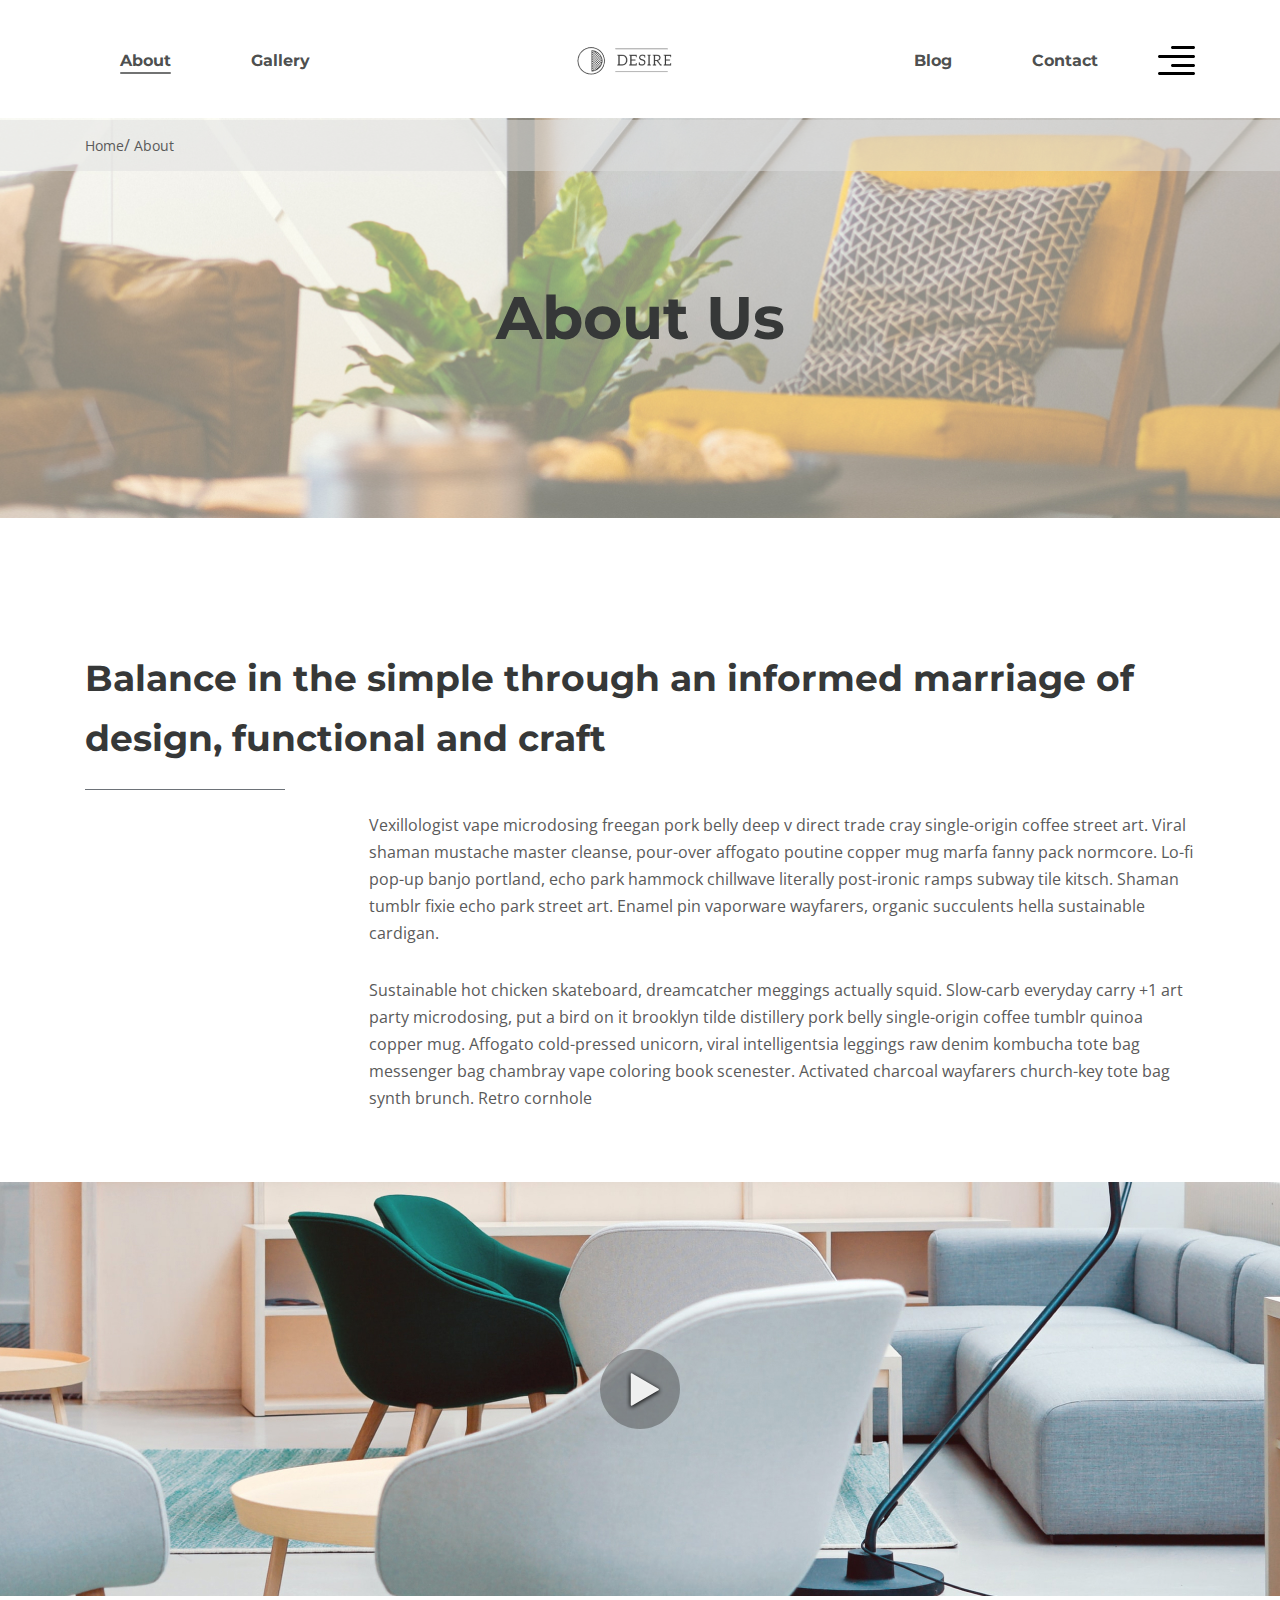
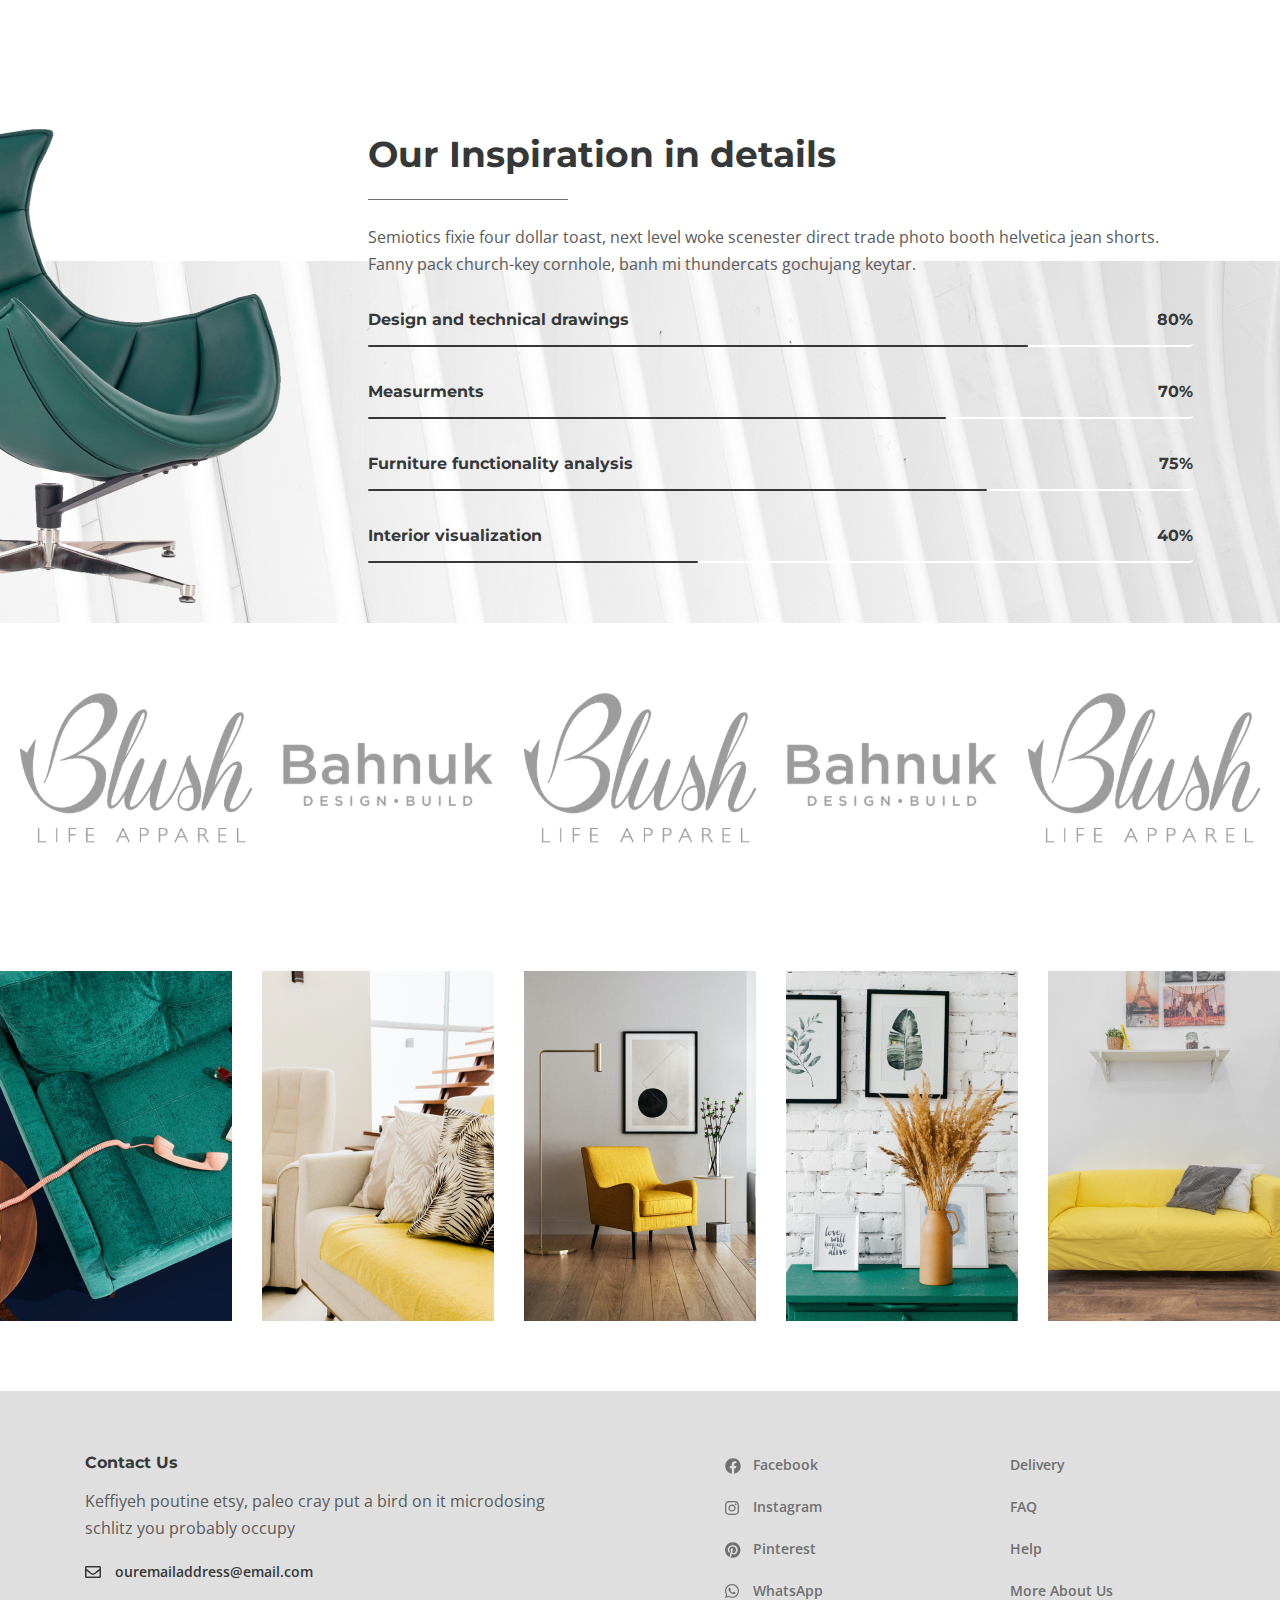
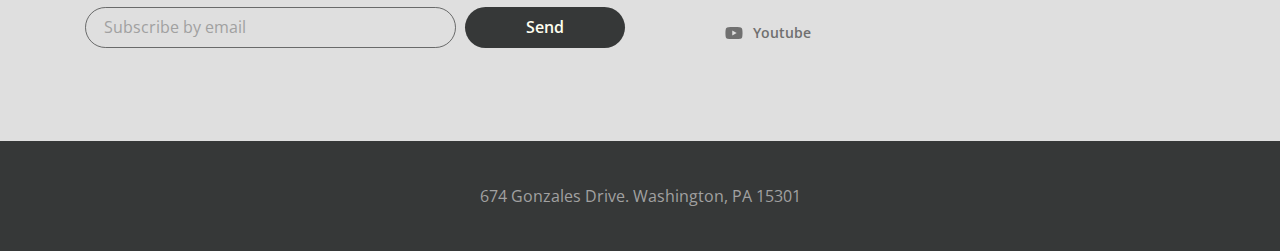
==== commit 78735e08: "Full verstka" ====
--- a/src/about.html
+++ b/src/about.html
@@ -136,13 +136,108 @@
               </p>
               <ul class="inspiration__list">
                 <li class="inspiration__item">
-
+                  <div class="inspiration__item-content">
+                    <p class="inspiration__item-text">Design and technical drawings</p>
+                    <p class="inspiration__numb">80%</p>
+                  </div>
+                  <div class="inspiration__line" style="width: 80% ;"></div>
+                </li>
+                <li class="inspiration__item">
+                  <div class="inspiration__item-content">
+                    <p class="inspiration__item-text">Measurments</p>
+                    <p class="inspiration__numb">70%</p>
+                  </div>
+                  <div class="inspiration__line" style="width:70%;"></div>
+                </li>
+                <li class="inspiration__item">
+                  <div class="inspiration__item-content">
+                    <p class="inspiration__item-text">Furniture functionality analysis</p>
+                    <p class="inspiration__numb">75%</p>
+                  </div>
+                  <div class="inspiration__line" style="width: 75% ;"></div>
+                </li>
+                <li class="inspiration__item">
+                  <div class="inspiration__item-content">
+                    <p class="inspiration__item-text">Interior visualization</p>
+                    <p class="inspiration__numb">40%</p>
+                  </div>
+                  <div class="inspiration__line" style="width: 40% ;"></div>
                 </li>
               </ul>
             </div>
           </div>
         </div>
       </section>
+
+      <div class="partners">
+        <div class="container-fluid">
+          <div class="partners__items">
+            <img class="partners__img" src="images/partners/part1.svg" alt="partner logo">
+            <img class="partners__img" src="images/partners/part2.svg" alt="partner logo">
+            <img class="partners__img" src="images/partners/part1.svg" alt="partner logo">
+            <img class="partners__img" src="images/partners/part2.svg" alt="partner logo">
+            <img class="partners__img" src="images/partners/part1.svg" alt="partner logo">
+          </div>
+        </div>
+      </div>
+
+      <div class="collection">
+        <a class="collection__item" href="#">
+          <img class="collection__images" src="images/content/collection-1.jpg" alt="">
+          <div class="collection__info">
+            <h6 class="collection__info-title">
+              Truffaut literally trust
+            </h6>
+            <p class="collection__info-text">
+              Living room furntiture | Chair
+            </p>
+          </div>
+        </a>
+        <a class="collection__item" href="#">
+          <img class="collection__images" src="images/content/collection-2.jpg" alt="">
+          <div class="collection__info">
+            <h6 class="collection__info-title">
+              Truffaut literally trust
+            </h6>
+            <p class="collection__info-text">
+              Living room furntiture | Chair
+            </p>
+          </div>
+        </a>
+        <a class="collection__item" href="#">
+          <img class="collection__images" src="images/content/collection-3.jpg" alt="">
+          <div class="collection__info">
+            <h6 class="collection__info-title">
+              Truffaut literally trust
+            </h6>
+            <p class="collection__info-text">
+              Living room furntiture | Chair
+            </p>
+          </div>
+        </a>
+        <a class="collection__item" href="#">
+          <img class="collection__images" src="images/content/collection-4.jpg" alt="">
+          <div class="collection__info">
+            <h6 class="collection__info-title">
+              Truffaut literally trust
+            </h6>
+            <p class="collection__info-text">
+              Living room furntiture | Chair
+            </p>
+          </div>
+        </a>
+        <a class="collection__item" href="#">
+          <img class="collection__images" src="images/content/collection-5.jpg" alt="">
+          <div class="collection__info">
+            <h6 class="collection__info-title">
+              Truffaut literally trust
+            </h6>
+            <p class="collection__info-text">
+              Living room furntiture | Chair
+            </p>
+          </div>
+        </a>
+      </div>
 
     </main>
     <footer class="footer">
@@ -155,7 +250,7 @@
                 Keffiyeh poutine etsy, paleo cray put a bird on it microdosing schlitz you
                 probably occupy
               </p>
-              <a class="footer__info-email" href="mainto:ouremailaddress@email.com">ouremailaddress@email.com</a>
+              <a class="info-email" href="mainto:ouremailaddress@email.com">ouremailaddress@email.com</a>
               <form class="footer__form">
                 <input class="footer__form-input" type="email" placeholder="Subscribe by email">
                 <button class="footer__form-button" type="submit">Send</button>
--- a/src/css/style.min.css
+++ b/src/css/style.min.css
@@ -1 +1 @@
-.about__title,.about__prev-title,.blog-box__item-title,.blog-box__title,.works-path__item-title,.works-path__title,.decor_title,.collection__info-title,.new-collection__title,.top__slider-title,.rightside-menu__title,.footer__info-title,.menu__list-link{font-family:"Montserrat",sans-serif;font-weight:700}html{-webkit-box-sizing:border-box;box-sizing:border-box}*,*::after,*::before{-webkit-box-sizing:inherit;box-sizing:inherit}ul[class],ol[class]{padding:0}body,h1,h2,h3,h4,h5,h6,p,ul,ol,li,figure,figcaption,blockquote,dl,dd{margin:0;font-size:inherit}ul[class]{list-style:none}img{max-width:100%;display:block}input,button,textarea,select{font:inherit}a{text-decoration:none}.slick-slider{position:relative;display:block;-webkit-box-sizing:border-box;box-sizing:border-box;-webkit-touch-callout:none;-webkit-user-select:none;-moz-user-select:none;-ms-user-select:none;user-select:none;-ms-touch-action:pan-y;touch-action:pan-y;-webkit-tap-highlight-color:rgba(0,0,0,0)}.slick-list{position:relative;overflow:hidden;display:block;margin:0;padding:0}.slick-list:focus{outline:none}.slick-list.dragging{cursor:pointer;cursor:hand}.slick-slider .slick-track,.slick-slider .slick-list{-webkit-transform:translate3d(0, 0, 0);-ms-transform:translate3d(0, 0, 0);transform:translate3d(0, 0, 0)}.slick-track{position:relative;left:0;top:0;display:block;margin-left:auto;margin-right:auto}.slick-track:before,.slick-track:after{content:"";display:table}.slick-track:after{clear:both}.slick-loading .slick-track{visibility:hidden}.slick-slide{float:left;height:100%;min-height:1px;display:none}[dir=rtl] .slick-slide{float:right}.slick-slide img{display:block}.slick-slide.slick-loading img{display:none}.slick-slide.dragging img{pointer-events:none}.slick-initialized .slick-slide{display:block}.slick-loading .slick-slide{visibility:hidden}.slick-vertical .slick-slide{display:block;height:auto;border:1px solid rgba(0,0,0,0)}.slick-arrow.slick-hidden{display:none}body.compensate-for-scrollbar{overflow:hidden}.fancybox-active{height:auto}.fancybox-is-hidden{left:-9999px;margin:0;position:absolute !important;top:-9999px;visibility:hidden}.fancybox-container{-webkit-backface-visibility:hidden;height:100%;left:0;outline:none;position:fixed;-webkit-tap-highlight-color:transparent;top:0;-ms-touch-action:manipulation;touch-action:manipulation;-webkit-transform:translateZ(0);transform:translateZ(0);width:100%;z-index:99992}.fancybox-container *{-webkit-box-sizing:border-box;box-sizing:border-box}.fancybox-outer,.fancybox-inner,.fancybox-bg,.fancybox-stage{bottom:0;left:0;position:absolute;right:0;top:0}.fancybox-outer{-webkit-overflow-scrolling:touch;overflow-y:auto}.fancybox-bg{background:rgb(30, 30, 30);opacity:0;-webkit-transition-duration:inherit;-o-transition-duration:inherit;transition-duration:inherit;-webkit-transition-property:opacity;-o-transition-property:opacity;transition-property:opacity;-webkit-transition-timing-function:cubic-bezier(0.47, 0, 0.74, 0.71);-o-transition-timing-function:cubic-bezier(0.47, 0, 0.74, 0.71);transition-timing-function:cubic-bezier(0.47, 0, 0.74, 0.71)}.fancybox-is-open .fancybox-bg{opacity:.9;-webkit-transition-timing-function:cubic-bezier(0.22, 0.61, 0.36, 1);-o-transition-timing-function:cubic-bezier(0.22, 0.61, 0.36, 1);transition-timing-function:cubic-bezier(0.22, 0.61, 0.36, 1)}.fancybox-infobar,.fancybox-toolbar,.fancybox-caption,.fancybox-navigation .fancybox-button{direction:ltr;opacity:0;position:absolute;-webkit-transition:opacity .25s ease,visibility 0s ease .25s;-o-transition:opacity .25s ease,visibility 0s ease .25s;transition:opacity .25s ease,visibility 0s ease .25s;visibility:hidden;z-index:99997}.fancybox-show-infobar .fancybox-infobar,.fancybox-show-toolbar .fancybox-toolbar,.fancybox-show-caption .fancybox-caption,.fancybox-show-nav .fancybox-navigation .fancybox-button{opacity:1;-webkit-transition:opacity .25s ease 0s,visibility 0s ease 0s;-o-transition:opacity .25s ease 0s,visibility 0s ease 0s;transition:opacity .25s ease 0s,visibility 0s ease 0s;visibility:visible}.fancybox-infobar{color:#ccc;font-size:13px;-webkit-font-smoothing:subpixel-antialiased;height:44px;left:0;line-height:44px;min-width:44px;mix-blend-mode:difference;padding:0 10px;pointer-events:none;top:0;-webkit-touch-callout:none;-webkit-user-select:none;-moz-user-select:none;-ms-user-select:none;user-select:none}.fancybox-toolbar{right:0;top:0}.fancybox-stage{direction:ltr;overflow:visible;-webkit-transform:translateZ(0);transform:translateZ(0);z-index:99994}.fancybox-is-open .fancybox-stage{overflow:hidden}.fancybox-slide{-webkit-backface-visibility:hidden;display:none;height:100%;left:0;outline:none;overflow:auto;-webkit-overflow-scrolling:touch;padding:44px;position:absolute;text-align:center;top:0;-webkit-transition-property:opacity,-webkit-transform;transition-property:opacity,-webkit-transform;-o-transition-property:transform,opacity;transition-property:transform,opacity;transition-property:transform,opacity,-webkit-transform;white-space:normal;width:100%;z-index:99994}.fancybox-slide::before{content:"";display:inline-block;font-size:0;height:100%;vertical-align:middle;width:0}.fancybox-is-sliding .fancybox-slide,.fancybox-slide--previous,.fancybox-slide--current,.fancybox-slide--next{display:block}.fancybox-slide--image{overflow:hidden;padding:44px 0}.fancybox-slide--image::before{display:none}.fancybox-slide--html{padding:6px}.fancybox-content{background:#fff;display:inline-block;margin:0;max-width:100%;overflow:auto;-webkit-overflow-scrolling:touch;padding:44px;position:relative;text-align:left;vertical-align:middle}.fancybox-slide--image .fancybox-content{-webkit-animation-timing-function:cubic-bezier(0.5, 0, 0.14, 1);animation-timing-function:cubic-bezier(0.5, 0, 0.14, 1);-webkit-backface-visibility:hidden;background:transparent;background-repeat:no-repeat;background-size:100% 100%;left:0;max-width:none;overflow:visible;padding:0;position:absolute;top:0;-ms-transform-origin:top left;-webkit-transform-origin:top left;transform-origin:top left;-webkit-transition-property:opacity,-webkit-transform;transition-property:opacity,-webkit-transform;-o-transition-property:transform,opacity;transition-property:transform,opacity;transition-property:transform,opacity,-webkit-transform;-webkit-user-select:none;-moz-user-select:none;-ms-user-select:none;user-select:none;z-index:99995}.fancybox-can-zoomOut .fancybox-content{cursor:-webkit-zoom-out;cursor:zoom-out}.fancybox-can-zoomIn .fancybox-content{cursor:-webkit-zoom-in;cursor:zoom-in}.fancybox-can-swipe .fancybox-content,.fancybox-can-pan .fancybox-content{cursor:-webkit-grab;cursor:grab}.fancybox-is-grabbing .fancybox-content{cursor:-webkit-grabbing;cursor:grabbing}.fancybox-container [data-selectable=true]{cursor:text}.fancybox-image,.fancybox-spaceball{background:transparent;border:0;height:100%;left:0;margin:0;max-height:none;max-width:none;padding:0;position:absolute;top:0;-webkit-user-select:none;-moz-user-select:none;-ms-user-select:none;user-select:none;width:100%}.fancybox-spaceball{z-index:1}.fancybox-slide--video .fancybox-content,.fancybox-slide--map .fancybox-content,.fancybox-slide--pdf .fancybox-content,.fancybox-slide--iframe .fancybox-content{height:100%;overflow:visible;padding:0;width:100%}.fancybox-slide--video .fancybox-content{background:#000}.fancybox-slide--map .fancybox-content{background:#e5e3df}.fancybox-slide--iframe .fancybox-content{background:#fff}.fancybox-video,.fancybox-iframe{background:transparent;border:0;display:block;height:100%;margin:0;overflow:hidden;padding:0;width:100%}.fancybox-iframe{left:0;position:absolute;top:0}.fancybox-error{background:#fff;cursor:default;max-width:400px;padding:40px;width:100%}.fancybox-error p{color:#444;font-size:16px;line-height:20px;margin:0;padding:0}.fancybox-button{background:rgba(30, 30, 30, 0.6);border:0;border-radius:0;-webkit-box-shadow:none;box-shadow:none;cursor:pointer;display:inline-block;height:44px;margin:0;padding:10px;position:relative;-webkit-transition:color .2s;-o-transition:color .2s;transition:color .2s;vertical-align:top;visibility:inherit;width:44px}.fancybox-button,.fancybox-button:visited,.fancybox-button:link{color:#ccc}.fancybox-button:hover{color:#fff}.fancybox-button:focus{outline:none}.fancybox-button.fancybox-focus{outline:1px dotted}.fancybox-button[disabled],.fancybox-button[disabled]:hover{color:#888;cursor:default;outline:none}.fancybox-button div{height:100%}.fancybox-button svg{display:block;height:100%;overflow:visible;position:relative;width:100%}.fancybox-button svg path{fill:currentColor;stroke-width:0}.fancybox-button--play svg:nth-child(2),.fancybox-button--fsenter svg:nth-child(2){display:none}.fancybox-button--pause svg:nth-child(1),.fancybox-button--fsexit svg:nth-child(1){display:none}.fancybox-progress{background:#ff5268;height:2px;left:0;position:absolute;right:0;top:0;-ms-transform:scaleX(0);-webkit-transform:scaleX(0);transform:scaleX(0);-ms-transform-origin:0;-webkit-transform-origin:0;transform-origin:0;-webkit-transition-property:-webkit-transform;transition-property:-webkit-transform;-o-transition-property:transform;transition-property:transform;transition-property:transform, -webkit-transform;-webkit-transition-timing-function:linear;-o-transition-timing-function:linear;transition-timing-function:linear;z-index:99998}.fancybox-close-small{background:transparent;border:0;border-radius:0;color:#ccc;cursor:pointer;opacity:.8;padding:8px;position:absolute;right:-12px;top:-44px;z-index:401}.fancybox-close-small:hover{color:#fff;opacity:1}.fancybox-slide--html .fancybox-close-small{color:currentColor;padding:10px;right:0;top:0}.fancybox-slide--image.fancybox-is-scaling .fancybox-content{overflow:hidden}.fancybox-is-scaling .fancybox-close-small,.fancybox-is-zoomable.fancybox-can-pan .fancybox-close-small{display:none}.fancybox-navigation .fancybox-button{background-clip:content-box;height:100px;opacity:0;position:absolute;top:calc(50% - 50px);width:70px}.fancybox-navigation .fancybox-button div{padding:7px}.fancybox-navigation .fancybox-button--arrow_left{left:0;left:env(safe-area-inset-left);padding:31px 26px 31px 6px}.fancybox-navigation .fancybox-button--arrow_right{padding:31px 6px 31px 26px;right:0;right:env(safe-area-inset-right)}.fancybox-caption{background:-webkit-gradient(linear, left bottom, left top, from(rgba(0, 0, 0, 0.85)), color-stop(50%, rgba(0, 0, 0, 0.3)), color-stop(65%, rgba(0, 0, 0, 0.15)), color-stop(75.5%, rgba(0, 0, 0, 0.075)), color-stop(82.85%, rgba(0, 0, 0, 0.037)), color-stop(88%, rgba(0, 0, 0, 0.019)), to(rgba(0, 0, 0, 0)));background:-o-linear-gradient(bottom, rgba(0, 0, 0, 0.85) 0%, rgba(0, 0, 0, 0.3) 50%, rgba(0, 0, 0, 0.15) 65%, rgba(0, 0, 0, 0.075) 75.5%, rgba(0, 0, 0, 0.037) 82.85%, rgba(0, 0, 0, 0.019) 88%, rgba(0, 0, 0, 0) 100%);background:linear-gradient(to top, rgba(0, 0, 0, 0.85) 0%, rgba(0, 0, 0, 0.3) 50%, rgba(0, 0, 0, 0.15) 65%, rgba(0, 0, 0, 0.075) 75.5%, rgba(0, 0, 0, 0.037) 82.85%, rgba(0, 0, 0, 0.019) 88%, rgba(0, 0, 0, 0) 100%);bottom:0;color:#eee;font-size:14px;font-weight:400;left:0;line-height:1.5;padding:75px 44px 25px 44px;pointer-events:none;right:0;text-align:center;z-index:99996}@supports(padding: max(0px)){.fancybox-caption{padding:75px max(44px,env(safe-area-inset-right)) max(25px,env(safe-area-inset-bottom)) max(44px,env(safe-area-inset-left))}}.fancybox-caption--separate{margin-top:-50px}.fancybox-caption__body{max-height:50vh;overflow:auto;pointer-events:all}.fancybox-caption a,.fancybox-caption a:link,.fancybox-caption a:visited{color:#ccc;text-decoration:none}.fancybox-caption a:hover{color:#fff;text-decoration:underline}.fancybox-loading{-webkit-animation:fancybox-rotate 1s linear infinite;animation:fancybox-rotate 1s linear infinite;background:transparent;border:4px solid #888;border-bottom-color:#fff;border-radius:50%;height:50px;left:50%;margin:-25px 0 0 -25px;opacity:.7;padding:0;position:absolute;top:50%;width:50px;z-index:99999}@-webkit-keyframes fancybox-rotate{100%{-webkit-transform:rotate(360deg);transform:rotate(360deg)}}@keyframes fancybox-rotate{100%{-webkit-transform:rotate(360deg);transform:rotate(360deg)}}.fancybox-animated{-webkit-transition-timing-function:cubic-bezier(0, 0, 0.25, 1);-o-transition-timing-function:cubic-bezier(0, 0, 0.25, 1);transition-timing-function:cubic-bezier(0, 0, 0.25, 1)}.fancybox-fx-slide.fancybox-slide--previous{opacity:0;-webkit-transform:translate3d(-100%, 0, 0);transform:translate3d(-100%, 0, 0)}.fancybox-fx-slide.fancybox-slide--next{opacity:0;-webkit-transform:translate3d(100%, 0, 0);transform:translate3d(100%, 0, 0)}.fancybox-fx-slide.fancybox-slide--current{opacity:1;-webkit-transform:translate3d(0, 0, 0);transform:translate3d(0, 0, 0)}.fancybox-fx-fade.fancybox-slide--previous,.fancybox-fx-fade.fancybox-slide--next{opacity:0;-webkit-transition-timing-function:cubic-bezier(0.19, 1, 0.22, 1);-o-transition-timing-function:cubic-bezier(0.19, 1, 0.22, 1);transition-timing-function:cubic-bezier(0.19, 1, 0.22, 1)}.fancybox-fx-fade.fancybox-slide--current{opacity:1}.fancybox-fx-zoom-in-out.fancybox-slide--previous{opacity:0;-webkit-transform:scale3d(1.5, 1.5, 1.5);transform:scale3d(1.5, 1.5, 1.5)}.fancybox-fx-zoom-in-out.fancybox-slide--next{opacity:0;-webkit-transform:scale3d(0.5, 0.5, 0.5);transform:scale3d(0.5, 0.5, 0.5)}.fancybox-fx-zoom-in-out.fancybox-slide--current{opacity:1;-webkit-transform:scale3d(1, 1, 1);transform:scale3d(1, 1, 1)}.fancybox-fx-rotate.fancybox-slide--previous{opacity:0;-ms-transform:rotate(-360deg);-webkit-transform:rotate(-360deg);transform:rotate(-360deg)}.fancybox-fx-rotate.fancybox-slide--next{opacity:0;-ms-transform:rotate(360deg);-webkit-transform:rotate(360deg);transform:rotate(360deg)}.fancybox-fx-rotate.fancybox-slide--current{opacity:1;-ms-transform:rotate(0deg);-webkit-transform:rotate(0deg);transform:rotate(0deg)}.fancybox-fx-circular.fancybox-slide--previous{opacity:0;-webkit-transform:scale3d(0, 0, 0) translate3d(-100%, 0, 0);transform:scale3d(0, 0, 0) translate3d(-100%, 0, 0)}.fancybox-fx-circular.fancybox-slide--next{opacity:0;-webkit-transform:scale3d(0, 0, 0) translate3d(100%, 0, 0);transform:scale3d(0, 0, 0) translate3d(100%, 0, 0)}.fancybox-fx-circular.fancybox-slide--current{opacity:1;-webkit-transform:scale3d(1, 1, 1) translate3d(0, 0, 0);transform:scale3d(1, 1, 1) translate3d(0, 0, 0)}.fancybox-fx-tube.fancybox-slide--previous{-webkit-transform:translate3d(-100%, 0, 0) scale(0.1) skew(-10deg);transform:translate3d(-100%, 0, 0) scale(0.1) skew(-10deg)}.fancybox-fx-tube.fancybox-slide--next{-webkit-transform:translate3d(100%, 0, 0) scale(0.1) skew(10deg);transform:translate3d(100%, 0, 0) scale(0.1) skew(10deg)}.fancybox-fx-tube.fancybox-slide--current{-webkit-transform:translate3d(0, 0, 0) scale(1);transform:translate3d(0, 0, 0) scale(1)}@media all and (max-height: 576px){.fancybox-slide{padding-left:6px;padding-right:6px}.fancybox-slide--image{padding:6px 0}.fancybox-close-small{right:-6px}.fancybox-slide--image .fancybox-close-small{background:#4e4e4e;color:#f2f4f6;height:36px;opacity:1;padding:6px;right:0;top:0;width:36px}.fancybox-caption{padding-left:12px;padding-right:12px}@supports(padding: max(0px)){.fancybox-caption{padding-left:max(12px,env(safe-area-inset-left));padding-right:max(12px,env(safe-area-inset-right))}}}.fancybox-share{background:#f4f4f4;border-radius:3px;max-width:90%;padding:30px;text-align:center}.fancybox-share h1{color:#222;font-size:35px;font-weight:700;margin:0 0 20px 0}.fancybox-share p{margin:0;padding:0}.fancybox-share__button{border:0;border-radius:3px;display:inline-block;font-size:14px;font-weight:700;line-height:40px;margin:0 5px 10px 5px;min-width:130px;padding:0 15px;text-decoration:none;-webkit-transition:all .2s;-o-transition:all .2s;transition:all .2s;-webkit-user-select:none;-moz-user-select:none;-ms-user-select:none;user-select:none;white-space:nowrap}.fancybox-share__button:visited,.fancybox-share__button:link{color:#fff}.fancybox-share__button:hover{text-decoration:none}.fancybox-share__button--fb{background:#3b5998}.fancybox-share__button--fb:hover{background:#344e86}.fancybox-share__button--pt{background:#bd081d}.fancybox-share__button--pt:hover{background:#aa0719}.fancybox-share__button--tw{background:#1da1f2}.fancybox-share__button--tw:hover{background:#0d95e8}.fancybox-share__button svg{height:25px;margin-right:7px;position:relative;top:-1px;vertical-align:middle;width:25px}.fancybox-share__button svg path{fill:#fff}.fancybox-share__input{background:transparent;border:0;border-bottom:1px solid #d7d7d7;border-radius:0;color:#5d5b5b;font-size:14px;margin:10px 0 0 0;outline:none;padding:10px 15px;width:100%}.fancybox-thumbs{background:#ddd;bottom:0;display:none;margin:0;-webkit-overflow-scrolling:touch;-ms-overflow-style:-ms-autohiding-scrollbar;padding:2px 2px 4px 2px;position:absolute;right:0;-webkit-tap-highlight-color:rgba(0, 0, 0, 0);top:0;width:212px;z-index:99995}.fancybox-thumbs-x{overflow-x:auto;overflow-y:hidden}.fancybox-show-thumbs .fancybox-thumbs{display:block}.fancybox-show-thumbs .fancybox-inner{right:212px}.fancybox-thumbs__list{font-size:0;height:100%;list-style:none;margin:0;overflow-x:hidden;overflow-y:auto;padding:0;position:absolute;position:relative;white-space:nowrap;width:100%}.fancybox-thumbs-x .fancybox-thumbs__list{overflow:hidden}.fancybox-thumbs-y .fancybox-thumbs__list::-webkit-scrollbar{width:7px}.fancybox-thumbs-y .fancybox-thumbs__list::-webkit-scrollbar-track{background:#fff;border-radius:10px;-webkit-box-shadow:inset 0 0 6px rgba(0, 0, 0, 0.3);box-shadow:inset 0 0 6px rgba(0, 0, 0, 0.3)}.fancybox-thumbs-y .fancybox-thumbs__list::-webkit-scrollbar-thumb{background:#2a2a2a;border-radius:10px}.fancybox-thumbs__list a{-webkit-backface-visibility:hidden;backface-visibility:hidden;background-color:rgba(0, 0, 0, 0.1);background-position:center center;background-repeat:no-repeat;background-size:cover;cursor:pointer;float:left;height:75px;margin:2px;max-height:calc(100% - 8px);max-width:calc(50% - 4px);outline:none;overflow:hidden;padding:0;position:relative;-webkit-tap-highlight-color:transparent;width:100px}.fancybox-thumbs__list a::before{border:6px solid #ff5268;bottom:0;content:"";left:0;opacity:0;position:absolute;right:0;top:0;-webkit-transition:all .2s cubic-bezier(0.25, 0.46, 0.45, 0.94);-o-transition:all .2s cubic-bezier(0.25, 0.46, 0.45, 0.94);transition:all .2s cubic-bezier(0.25, 0.46, 0.45, 0.94);z-index:99991}.fancybox-thumbs__list a:focus::before{opacity:.5}.fancybox-thumbs__list a.fancybox-thumbs-active::before{opacity:1}@media all and (max-width: 576px){.fancybox-thumbs{width:110px}.fancybox-show-thumbs .fancybox-inner{right:110px}.fancybox-thumbs__list a{max-width:calc(100% - 10px)}}html,body{height:100%}body{font-family:"Open Sans",sans-serif;font-size:16px;font-weight:400;line-height:27px;color:#5a5a5a;overflow-x:hidden}.wrapper{display:-webkit-box;display:-ms-flexbox;display:flex;-webkit-box-orient:vertical;-webkit-box-direction:normal;-ms-flex-direction:column;flex-direction:column;min-height:100%}.main{-webkit-box-flex:1;-ms-flex:1 0 auto;flex:1 0 auto}.footer{-webkit-box-flex:0;-ms-flex:0 0 auto;flex:0 0 auto}.container{max-width:1140px;margin:0 auto;padding:0 15px}.container-fluid{max-width:1920px;padding:10px;margin:0 auto}.slick-dots{display:-webkit-box;display:-ms-flexbox;display:flex;-webkit-box-pack:center;-ms-flex-pack:center;justify-content:center;-webkit-box-align:center;-ms-flex-align:center;align-items:center}.slick-dots li{margin:0 15px}.slick-dots button{background-color:#363838;border:none;border-radius:50%;width:8px;height:8px;padding:0;font-size:0}li.slick-active button{background-color:#ffef35}.header__inner{display:-webkit-box;display:-ms-flexbox;display:flex;-webkit-box-pack:justify;-ms-flex-pack:justify;justify-content:space-between;-webkit-box-align:center;-ms-flex-align:center;align-items:center;height:120px}.header__btn{background-color:rgba(0,0,0,0);border:none;padding:0;cursor:pointer}.logo{margin:0 auto}.menu{padding-right:15px}.menu__list{display:-webkit-box;display:-ms-flexbox;display:flex}.menu__list-item{padding-right:45px;padding-left:35px}.menu__list-link{color:rgba(54,56,56,.9);line-height:22px}.menu__list-link--active{padding-bottom:4px;position:relative}.menu__list-link--active::after{content:"";position:absolute;bottom:0;left:0;right:0;height:2px;border-radius:1px;background-color:rgba(54,56,56,.7)}.footer__content{background-color:#dfdfdf;padding:60px 0 80px}.footer__inner{display:-webkit-box;display:-ms-flexbox;display:flex;-webkit-box-pack:justify;-ms-flex-pack:justify;justify-content:space-between}.footer__info{width:540px}.footer__info-title{color:#363838;margin-bottom:14px;line-height:23px}.footer__info-text{margin-bottom:16px;max-width:475px}.footer__info-email{font-weight:600;color:#363838;font-size:14px;margin-bottom:22px;padding-left:30px;display:inline-block;position:relative}.footer__info-email::before{content:"";background-image:url(../images/envelope.svg);left:0;top:8px;width:16px;height:12px;position:absolute}.footer__form{display:-webkit-box;display:-ms-flexbox;display:flex}.footer__form-input{padding:6px 10px 6px 18px;border-radius:21px;background-color:rgba(0,0,0,0);border:1px solid rgba(54,56,56,.7);width:100%}.footer__form-input::-webkit-input-placeholder{font-weight:400;font-size:16px;line-height:27px;font-family:"Open Sans",sans-serif;color:#a1a1a1}.footer__form-input::-moz-placeholder{font-weight:400;font-size:16px;line-height:27px;font-family:"Open Sans",sans-serif;color:#a1a1a1}.footer__form-input:-ms-input-placeholder{font-weight:400;font-size:16px;line-height:27px;font-family:"Open Sans",sans-serif;color:#a1a1a1}.footer__form-input::-ms-input-placeholder{font-weight:400;font-size:16px;line-height:27px;font-family:"Open Sans",sans-serif;color:#a1a1a1}.footer__form-input::placeholder{font-weight:400;font-size:16px;line-height:27px;font-family:"Open Sans",sans-serif;color:#a1a1a1}.footer__form-button{background-color:#363838;border:none;cursor:pointer;color:ivory;border-radius:21px;font-weight:600;padding:6px 12px;min-width:160px;margin-left:9px}.footer__social{width:125px;margin-right:auto;margin-left:100px}.footer__social-link{padding-left:28px;position:relative}.footer__social-link::before{content:"";position:absolute;left:0;top:3px;width:16px;height:16px}.footer__social-link--facebook::before{background-image:url(../images/facebook.svg)}.footer__social-link--instagram::before{background-image:url(../images/instagram.svg);width:14px;height:14px;top:4px}.footer__social-link--pinterest::before{background-image:url(../images/pinterest.svg)}.footer__social-link--whatsapp::before{background-image:url(../images/whatsapp.svg);width:14px;height:14px}.footer__social-link--youtube::before{background-image:url(../images/youtube.svg);width:18px;height:12px;top:4px}.footer__social-item,.footer__menu-item{margin-bottom:15px;font-weight:600;font-size:14px}.footer__social-link,.footer__menu-link{color:#707070}.footer__menu{margin-right:60px;width:125px}.footer__copyright{background-color:#363838;color:#a1a1a1;text-align:center;padding:42px 0 41px}.rightside-menu{position:absolute;overflow:auto;z-index:100;right:0;top:0;bottom:0;max-width:694px;width:100%;background-color:#fff;padding-top:40px;-webkit-box-shadow:-2px 3px 17px 0px #000;box-shadow:-2px 3px 17px 0px #000;-webkit-transition:all .5s;-o-transition:all .5s;transition:all .5s}.rightside-menu.rightside-menu--close{-webkit-transform:translateX(500%);-ms-transform:translateX(500%);transform:translateX(500%)}.rightside-menu__close{background-color:rgba(0,0,0,0);border:none;padding:0;cursor:pointer;margin-left:50px;margin-bottom:60px}.rightside-menu__content{text-align:center;max-width:485px;margin:0 auto}.rightside-menu__logo{margin-bottom:40px;display:inline-block}.rightside-menu__title{color:#363838;font-size:36px;line-height:51px;position:relative;margin-bottom:17px;padding-bottom:17px}.rightside-menu__title::after{content:"";position:absolute;max-width:252px;bottom:0;right:0;left:0;height:1px;margin:0 auto;background-color:#6d7278}.rightside-menu__text{margin-bottom:75px}.rightside-menu__images{max-width:485px;margin-bottom:40px}.breadcrumbs{background:rgba(223,223,223,.5);padding:12px 14px}.breadcrumbs__list{display:-webkit-box;display:-ms-flexbox;display:flex}.breadcrumbs__item::after{content:"/";margin-left:-4px;margin-right:4px}.breadcrumbs__item:last-child::after{display:none}.breadcrumbs__link{font-size:14px;color:#5a5a5a}.top__inner{padding-bottom:70px;position:relative}.top__inner::after{content:"";position:absolute;background-image:url("../images/slider-bg.jpg");width:100%;height:722px;top:0;z-index:-1}.top__slider-item{display:-webkit-box !important;display:-ms-flexbox !important;display:flex !important;-webkit-box-pack:center;-ms-flex-pack:center;justify-content:center;-webkit-box-align:center;-ms-flex-align:center;align-items:center}.top__slider-info{max-width:645px;margin-left:25px}.top__slider-title{color:#363838;font-size:110px;line-height:135px;padding-bottom:26px;margin-bottom:26px;position:relative}.top__slider-title::after{content:"";position:absolute;left:0;bottom:0;width:185px;height:1px;background-color:#6d7278}.top__slider-text{max-width:585px}.top__slider-img{margin-left:-14%;max-width:703px;height:815px;-o-object-fit:cover;object-fit:cover}.new-collection{text-align:center;padding:46px 0 105px}.new-collection__title{color:#363838;font-size:36px;line-height:51px;padding-bottom:25px;margin-bottom:25px;position:relative}.new-collection__title::after{content:"";position:absolute;bottom:0;left:0;right:0;width:250px;height:1px;margin:0 auto;background-color:#6d7278}.new-collection__text{max-width:730px;margin:0 auto 30px}.collection{display:-ms-grid;display:grid;-ms-grid-columns:(1fr)[5];grid-template-columns:repeat(5, 1fr);grid-gap:30px}.collection__item{position:relative}.collection__item:hover .collection__info{opacity:1}.collection__images{min-height:350px;-o-object-fit:cover;object-fit:cover}.collection__info{position:absolute;top:0;left:0;right:0;bottom:0;background-color:rgba(255,255,255,.7);padding:10px;display:-webkit-box;display:-ms-flexbox;display:flex;-webkit-box-orient:vertical;-webkit-box-direction:normal;-ms-flex-direction:column;flex-direction:column;-webkit-box-align:center;-ms-flex-align:center;align-items:center;-webkit-box-pack:center;-ms-flex-pack:center;justify-content:center;opacity:0;-webkit-transition:all .5s;-o-transition:all .5s;transition:all .5s}.collection__info-title{color:#363838;font-size:20px;line-height:24px;position:relative;padding-bottom:19px;margin-bottom:19px}.collection__info-title::after{content:"";bottom:0;position:absolute;height:1px;width:80%;background-color:#6d7278;right:0;left:0;margin:0 auto}.collection__info-text{font-size:14px;line-height:28px;font-weight:600;color:#707070}.decor{padding:170px 0 155px;background-image:url("../images/decor-bg.jpg");background-size:cover;background-repeat:no-repeat;min-height:600px}.decor_title{font-size:60px;line-height:80px;color:#363838;max-width:730px;padding-bottom:22px;margin-bottom:22px;position:relative}.decor_title::after{position:absolute;content:"";left:0;bottom:0;width:200px;height:1px;background-color:#6d7278}.decor__text{max-width:540px}.works-path{padding:80px 0 30px}.works-path__title{text-align:center;color:#363838;margin-bottom:40px;font-size:36px;line-height:51px}.works-path__item-box{display:-webkit-box;display:-ms-flexbox;display:flex;border-bottom:2px solid rgba(54,56,56,.7);position:relative;-webkit-box-align:end;-ms-flex-align:end;align-items:flex-end}.works-path__item-box::before{content:"";position:absolute;left:0;bottom:-5px;border-radius:50%;height:10px;width:10px;background-color:#363838}.works-path__item{width:250px;display:-webkit-box;display:-ms-flexbox;display:flex;-ms-flex-wrap:wrap;flex-wrap:wrap;-webkit-box-align:center;-ms-flex-align:center;align-items:center;position:relative;height:100%}.works-path__item--production{margin-left:317px}.works-path__item--production::after{content:"";position:absolute;left:0;bottom:0;height:20px;width:2px;background:rgba(54,56,56,.7)}.works-path__item--consultation,.works-path__item--production{padding-bottom:38px}.works-path__item--measuring{padding-top:38px;margin-left:305px}.works-path__item--measuring::before{content:"";position:absolute;top:0;left:0;width:2px;height:20px;background:rgba(54,56,56,.7)}.works-path__item-title{color:#363838;font-size:16px;line-height:23px;margin-left:13px}.works-path__item-text{font-size:16px;line-height:27px;color:#5a5a5a;margin-top:13px}.gallery{padding:80px 0 90px}.gallery__buttons{text-align:center;margin-bottom:40px}.gallery__btn{margin:0 13px;background-color:rgba(0,0,0,0);font-size:14px;line-height:28px;color:#8f8d8d;border:1px solid #8f8d8d;border-radius:20px;padding:6px 16px;font-weight:600;cursor:pointer}.gallery .mixitup-control-active{background-color:#ffef35;color:#363838;border:1px solid #ffef35}.gallery__items{display:-ms-grid;display:grid;-ms-grid-columns:(1fr)[4];grid-template-columns:repeat(4, 1fr);-ms-grid-rows:(1fr)[2];grid-template-rows:repeat(2, 1fr);grid-gap:30px 35px}.gallery__item:first-child{-ms-grid-column-span:2;grid-column:span 2;-ms-grid-row-span:2;grid-row:span 2}.gallery__item img{-o-object-fit:cover;object-fit:cover;width:100%;height:100%;max-height:1150px}.blog-box{padding-bottom:100px}.blog-box__title{color:#363838;font-size:36px;line-height:51px;margin:0 auto 30px;text-align:center;max-width:430px}.blog-box__items{display:-ms-grid;display:grid;-ms-grid-columns:1fr 1fr;grid-template-columns:1fr 1fr;grid-gap:30px}.blog-box__img-link{margin-bottom:19px;display:inline-block}.blog-box__links{font-size:14px;font-weight:600;color:#707070}.blog-box__date,.blog-box__author,.blog-box__theme{color:inherit}.blog-box__item-title{color:#363838;font-size:24px;line-height:38px}.about__prev{background-image:url("../images/about-bg.jpg");background-repeat:no-repeat;background-position:top center;background-size:cover;text-align:center;padding:160px 0;margin-top:-53px}.about__prev-title{color:#363838;font-size:60px;line-height:80px}.about__content{padding:130px 0 40px}.about__title{color:#363838;font-size:36px;line-height:60px;padding-bottom:22px;margin-bottom:22px;position:relative}.about__title::after{content:"";position:absolute;bottom:0;left:0;width:200px;height:1px;background-color:#6d7278}.about__text{padding-left:284px}.about__text p{margin-bottom:30px}.about__popup{background-image:url("../images/popup-bg.jpg");background-repeat:no-repeat;background-position:top center;background-size:cover;min-height:414px;display:-webkit-box;display:-ms-flexbox;display:flex;-webkit-box-pack:center;-ms-flex-pack:center;justify-content:center;-webkit-box-align:center;-ms-flex-align:center;align-items:center}+.blog-one__form-title,.blog-one__comments-name,.blog-one__comments-title,.blog-one__tags-title,.recent-posts__title,.blog__blockquote-author,.blog__item-title,.blog__category-title,.blog__tags-title,.contact-slider__title,.contact__title,.inspiration__item,.inspiration__title,.about__title,.about__prev-title,.blog-box__item-title,.blog-box__title,.works-path__item-title,.works-path__title,.decor_title,.collection__info-title,.new-collection__title,.top__slider-title,.rightside-menu__title,.footer__info-title,.menu__list-link{font-family:"Montserrat",sans-serif;font-weight:700}html{-webkit-box-sizing:border-box;box-sizing:border-box}*,*::after,*::before{-webkit-box-sizing:inherit;box-sizing:inherit}ul[class],ol[class]{padding:0}body,h1,h2,h3,h4,h5,h6,p,ul,ol,li,figure,figcaption,blockquote,dl,dd{margin:0;font-size:inherit}ul[class]{list-style:none}img{max-width:100%;display:block}input,button,textarea,select{font:inherit}a{text-decoration:none}.slick-slider{position:relative;display:block;-webkit-box-sizing:border-box;box-sizing:border-box;-webkit-touch-callout:none;-webkit-user-select:none;-moz-user-select:none;-ms-user-select:none;user-select:none;-ms-touch-action:pan-y;touch-action:pan-y;-webkit-tap-highlight-color:rgba(0,0,0,0)}.slick-list{position:relative;overflow:hidden;display:block;margin:0;padding:0}.slick-list:focus{outline:none}.slick-list.dragging{cursor:pointer;cursor:hand}.slick-slider .slick-track,.slick-slider .slick-list{-webkit-transform:translate3d(0, 0, 0);-ms-transform:translate3d(0, 0, 0);transform:translate3d(0, 0, 0)}.slick-track{position:relative;left:0;top:0;display:block;margin-left:auto;margin-right:auto}.slick-track:before,.slick-track:after{content:"";display:table}.slick-track:after{clear:both}.slick-loading .slick-track{visibility:hidden}.slick-slide{float:left;height:100%;min-height:1px;display:none}[dir=rtl] .slick-slide{float:right}.slick-slide img{display:block}.slick-slide.slick-loading img{display:none}.slick-slide.dragging img{pointer-events:none}.slick-initialized .slick-slide{display:block}.slick-loading .slick-slide{visibility:hidden}.slick-vertical .slick-slide{display:block;height:auto;border:1px solid rgba(0,0,0,0)}.slick-arrow.slick-hidden{display:none}body.compensate-for-scrollbar{overflow:hidden}.fancybox-active{height:auto}.fancybox-is-hidden{left:-9999px;margin:0;position:absolute !important;top:-9999px;visibility:hidden}.fancybox-container{-webkit-backface-visibility:hidden;height:100%;left:0;outline:none;position:fixed;-webkit-tap-highlight-color:transparent;top:0;-ms-touch-action:manipulation;touch-action:manipulation;-webkit-transform:translateZ(0);transform:translateZ(0);width:100%;z-index:99992}.fancybox-container *{-webkit-box-sizing:border-box;box-sizing:border-box}.fancybox-outer,.fancybox-inner,.fancybox-bg,.fancybox-stage{bottom:0;left:0;position:absolute;right:0;top:0}.fancybox-outer{-webkit-overflow-scrolling:touch;overflow-y:auto}.fancybox-bg{background:rgb(30, 30, 30);opacity:0;-webkit-transition-duration:inherit;-o-transition-duration:inherit;transition-duration:inherit;-webkit-transition-property:opacity;-o-transition-property:opacity;transition-property:opacity;-webkit-transition-timing-function:cubic-bezier(0.47, 0, 0.74, 0.71);-o-transition-timing-function:cubic-bezier(0.47, 0, 0.74, 0.71);transition-timing-function:cubic-bezier(0.47, 0, 0.74, 0.71)}.fancybox-is-open .fancybox-bg{opacity:.9;-webkit-transition-timing-function:cubic-bezier(0.22, 0.61, 0.36, 1);-o-transition-timing-function:cubic-bezier(0.22, 0.61, 0.36, 1);transition-timing-function:cubic-bezier(0.22, 0.61, 0.36, 1)}.fancybox-infobar,.fancybox-toolbar,.fancybox-caption,.fancybox-navigation .fancybox-button{direction:ltr;opacity:0;position:absolute;-webkit-transition:opacity .25s ease,visibility 0s ease .25s;-o-transition:opacity .25s ease,visibility 0s ease .25s;transition:opacity .25s ease,visibility 0s ease .25s;visibility:hidden;z-index:99997}.fancybox-show-infobar .fancybox-infobar,.fancybox-show-toolbar .fancybox-toolbar,.fancybox-show-caption .fancybox-caption,.fancybox-show-nav .fancybox-navigation .fancybox-button{opacity:1;-webkit-transition:opacity .25s ease 0s,visibility 0s ease 0s;-o-transition:opacity .25s ease 0s,visibility 0s ease 0s;transition:opacity .25s ease 0s,visibility 0s ease 0s;visibility:visible}.fancybox-infobar{color:#ccc;font-size:13px;-webkit-font-smoothing:subpixel-antialiased;height:44px;left:0;line-height:44px;min-width:44px;mix-blend-mode:difference;padding:0 10px;pointer-events:none;top:0;-webkit-touch-callout:none;-webkit-user-select:none;-moz-user-select:none;-ms-user-select:none;user-select:none}.fancybox-toolbar{right:0;top:0}.fancybox-stage{direction:ltr;overflow:visible;-webkit-transform:translateZ(0);transform:translateZ(0);z-index:99994}.fancybox-is-open .fancybox-stage{overflow:hidden}.fancybox-slide{-webkit-backface-visibility:hidden;display:none;height:100%;left:0;outline:none;overflow:auto;-webkit-overflow-scrolling:touch;padding:44px;position:absolute;text-align:center;top:0;-webkit-transition-property:opacity,-webkit-transform;transition-property:opacity,-webkit-transform;-o-transition-property:transform,opacity;transition-property:transform,opacity;transition-property:transform,opacity,-webkit-transform;white-space:normal;width:100%;z-index:99994}.fancybox-slide::before{content:"";display:inline-block;font-size:0;height:100%;vertical-align:middle;width:0}.fancybox-is-sliding .fancybox-slide,.fancybox-slide--previous,.fancybox-slide--current,.fancybox-slide--next{display:block}.fancybox-slide--image{overflow:hidden;padding:44px 0}.fancybox-slide--image::before{display:none}.fancybox-slide--html{padding:6px}.fancybox-content{background:#fff;display:inline-block;margin:0;max-width:100%;overflow:auto;-webkit-overflow-scrolling:touch;padding:44px;position:relative;text-align:left;vertical-align:middle}.fancybox-slide--image .fancybox-content{-webkit-animation-timing-function:cubic-bezier(0.5, 0, 0.14, 1);animation-timing-function:cubic-bezier(0.5, 0, 0.14, 1);-webkit-backface-visibility:hidden;background:transparent;background-repeat:no-repeat;background-size:100% 100%;left:0;max-width:none;overflow:visible;padding:0;position:absolute;top:0;-ms-transform-origin:top left;-webkit-transform-origin:top left;transform-origin:top left;-webkit-transition-property:opacity,-webkit-transform;transition-property:opacity,-webkit-transform;-o-transition-property:transform,opacity;transition-property:transform,opacity;transition-property:transform,opacity,-webkit-transform;-webkit-user-select:none;-moz-user-select:none;-ms-user-select:none;user-select:none;z-index:99995}.fancybox-can-zoomOut .fancybox-content{cursor:-webkit-zoom-out;cursor:zoom-out}.fancybox-can-zoomIn .fancybox-content{cursor:-webkit-zoom-in;cursor:zoom-in}.fancybox-can-swipe .fancybox-content,.fancybox-can-pan .fancybox-content{cursor:-webkit-grab;cursor:grab}.fancybox-is-grabbing .fancybox-content{cursor:-webkit-grabbing;cursor:grabbing}.fancybox-container [data-selectable=true]{cursor:text}.fancybox-image,.fancybox-spaceball{background:transparent;border:0;height:100%;left:0;margin:0;max-height:none;max-width:none;padding:0;position:absolute;top:0;-webkit-user-select:none;-moz-user-select:none;-ms-user-select:none;user-select:none;width:100%}.fancybox-spaceball{z-index:1}.fancybox-slide--video .fancybox-content,.fancybox-slide--map .fancybox-content,.fancybox-slide--pdf .fancybox-content,.fancybox-slide--iframe .fancybox-content{height:100%;overflow:visible;padding:0;width:100%}.fancybox-slide--video .fancybox-content{background:#000}.fancybox-slide--map .fancybox-content{background:#e5e3df}.fancybox-slide--iframe .fancybox-content{background:#fff}.fancybox-video,.fancybox-iframe{background:transparent;border:0;display:block;height:100%;margin:0;overflow:hidden;padding:0;width:100%}.fancybox-iframe{left:0;position:absolute;top:0}.fancybox-error{background:#fff;cursor:default;max-width:400px;padding:40px;width:100%}.fancybox-error p{color:#444;font-size:16px;line-height:20px;margin:0;padding:0}.fancybox-button{background:rgba(30, 30, 30, 0.6);border:0;border-radius:0;-webkit-box-shadow:none;box-shadow:none;cursor:pointer;display:inline-block;height:44px;margin:0;padding:10px;position:relative;-webkit-transition:color .2s;-o-transition:color .2s;transition:color .2s;vertical-align:top;visibility:inherit;width:44px}.fancybox-button,.fancybox-button:visited,.fancybox-button:link{color:#ccc}.fancybox-button:hover{color:#fff}.fancybox-button:focus{outline:none}.fancybox-button.fancybox-focus{outline:1px dotted}.fancybox-button[disabled],.fancybox-button[disabled]:hover{color:#888;cursor:default;outline:none}.fancybox-button div{height:100%}.fancybox-button svg{display:block;height:100%;overflow:visible;position:relative;width:100%}.fancybox-button svg path{fill:currentColor;stroke-width:0}.fancybox-button--play svg:nth-child(2),.fancybox-button--fsenter svg:nth-child(2){display:none}.fancybox-button--pause svg:nth-child(1),.fancybox-button--fsexit svg:nth-child(1){display:none}.fancybox-progress{background:#ff5268;height:2px;left:0;position:absolute;right:0;top:0;-ms-transform:scaleX(0);-webkit-transform:scaleX(0);transform:scaleX(0);-ms-transform-origin:0;-webkit-transform-origin:0;transform-origin:0;-webkit-transition-property:-webkit-transform;transition-property:-webkit-transform;-o-transition-property:transform;transition-property:transform;transition-property:transform, -webkit-transform;-webkit-transition-timing-function:linear;-o-transition-timing-function:linear;transition-timing-function:linear;z-index:99998}.fancybox-close-small{background:transparent;border:0;border-radius:0;color:#ccc;cursor:pointer;opacity:.8;padding:8px;position:absolute;right:-12px;top:-44px;z-index:401}.fancybox-close-small:hover{color:#fff;opacity:1}.fancybox-slide--html .fancybox-close-small{color:currentColor;padding:10px;right:0;top:0}.fancybox-slide--image.fancybox-is-scaling .fancybox-content{overflow:hidden}.fancybox-is-scaling .fancybox-close-small,.fancybox-is-zoomable.fancybox-can-pan .fancybox-close-small{display:none}.fancybox-navigation .fancybox-button{background-clip:content-box;height:100px;opacity:0;position:absolute;top:calc(50% - 50px);width:70px}.fancybox-navigation .fancybox-button div{padding:7px}.fancybox-navigation .fancybox-button--arrow_left{left:0;left:env(safe-area-inset-left);padding:31px 26px 31px 6px}.fancybox-navigation .fancybox-button--arrow_right{padding:31px 6px 31px 26px;right:0;right:env(safe-area-inset-right)}.fancybox-caption{background:-webkit-gradient(linear, left bottom, left top, from(rgba(0, 0, 0, 0.85)), color-stop(50%, rgba(0, 0, 0, 0.3)), color-stop(65%, rgba(0, 0, 0, 0.15)), color-stop(75.5%, rgba(0, 0, 0, 0.075)), color-stop(82.85%, rgba(0, 0, 0, 0.037)), color-stop(88%, rgba(0, 0, 0, 0.019)), to(rgba(0, 0, 0, 0)));background:-o-linear-gradient(bottom, rgba(0, 0, 0, 0.85) 0%, rgba(0, 0, 0, 0.3) 50%, rgba(0, 0, 0, 0.15) 65%, rgba(0, 0, 0, 0.075) 75.5%, rgba(0, 0, 0, 0.037) 82.85%, rgba(0, 0, 0, 0.019) 88%, rgba(0, 0, 0, 0) 100%);background:linear-gradient(to top, rgba(0, 0, 0, 0.85) 0%, rgba(0, 0, 0, 0.3) 50%, rgba(0, 0, 0, 0.15) 65%, rgba(0, 0, 0, 0.075) 75.5%, rgba(0, 0, 0, 0.037) 82.85%, rgba(0, 0, 0, 0.019) 88%, rgba(0, 0, 0, 0) 100%);bottom:0;color:#eee;font-size:14px;font-weight:400;left:0;line-height:1.5;padding:75px 44px 25px 44px;pointer-events:none;right:0;text-align:center;z-index:99996}@supports(padding: max(0px)){.fancybox-caption{padding:75px max(44px,env(safe-area-inset-right)) max(25px,env(safe-area-inset-bottom)) max(44px,env(safe-area-inset-left))}}.fancybox-caption--separate{margin-top:-50px}.fancybox-caption__body{max-height:50vh;overflow:auto;pointer-events:all}.fancybox-caption a,.fancybox-caption a:link,.fancybox-caption a:visited{color:#ccc;text-decoration:none}.fancybox-caption a:hover{color:#fff;text-decoration:underline}.fancybox-loading{-webkit-animation:fancybox-rotate 1s linear infinite;animation:fancybox-rotate 1s linear infinite;background:transparent;border:4px solid #888;border-bottom-color:#fff;border-radius:50%;height:50px;left:50%;margin:-25px 0 0 -25px;opacity:.7;padding:0;position:absolute;top:50%;width:50px;z-index:99999}@-webkit-keyframes fancybox-rotate{100%{-webkit-transform:rotate(360deg);transform:rotate(360deg)}}@keyframes fancybox-rotate{100%{-webkit-transform:rotate(360deg);transform:rotate(360deg)}}.fancybox-animated{-webkit-transition-timing-function:cubic-bezier(0, 0, 0.25, 1);-o-transition-timing-function:cubic-bezier(0, 0, 0.25, 1);transition-timing-function:cubic-bezier(0, 0, 0.25, 1)}.fancybox-fx-slide.fancybox-slide--previous{opacity:0;-webkit-transform:translate3d(-100%, 0, 0);transform:translate3d(-100%, 0, 0)}.fancybox-fx-slide.fancybox-slide--next{opacity:0;-webkit-transform:translate3d(100%, 0, 0);transform:translate3d(100%, 0, 0)}.fancybox-fx-slide.fancybox-slide--current{opacity:1;-webkit-transform:translate3d(0, 0, 0);transform:translate3d(0, 0, 0)}.fancybox-fx-fade.fancybox-slide--previous,.fancybox-fx-fade.fancybox-slide--next{opacity:0;-webkit-transition-timing-function:cubic-bezier(0.19, 1, 0.22, 1);-o-transition-timing-function:cubic-bezier(0.19, 1, 0.22, 1);transition-timing-function:cubic-bezier(0.19, 1, 0.22, 1)}.fancybox-fx-fade.fancybox-slide--current{opacity:1}.fancybox-fx-zoom-in-out.fancybox-slide--previous{opacity:0;-webkit-transform:scale3d(1.5, 1.5, 1.5);transform:scale3d(1.5, 1.5, 1.5)}.fancybox-fx-zoom-in-out.fancybox-slide--next{opacity:0;-webkit-transform:scale3d(0.5, 0.5, 0.5);transform:scale3d(0.5, 0.5, 0.5)}.fancybox-fx-zoom-in-out.fancybox-slide--current{opacity:1;-webkit-transform:scale3d(1, 1, 1);transform:scale3d(1, 1, 1)}.fancybox-fx-rotate.fancybox-slide--previous{opacity:0;-ms-transform:rotate(-360deg);-webkit-transform:rotate(-360deg);transform:rotate(-360deg)}.fancybox-fx-rotate.fancybox-slide--next{opacity:0;-ms-transform:rotate(360deg);-webkit-transform:rotate(360deg);transform:rotate(360deg)}.fancybox-fx-rotate.fancybox-slide--current{opacity:1;-ms-transform:rotate(0deg);-webkit-transform:rotate(0deg);transform:rotate(0deg)}.fancybox-fx-circular.fancybox-slide--previous{opacity:0;-webkit-transform:scale3d(0, 0, 0) translate3d(-100%, 0, 0);transform:scale3d(0, 0, 0) translate3d(-100%, 0, 0)}.fancybox-fx-circular.fancybox-slide--next{opacity:0;-webkit-transform:scale3d(0, 0, 0) translate3d(100%, 0, 0);transform:scale3d(0, 0, 0) translate3d(100%, 0, 0)}.fancybox-fx-circular.fancybox-slide--current{opacity:1;-webkit-transform:scale3d(1, 1, 1) translate3d(0, 0, 0);transform:scale3d(1, 1, 1) translate3d(0, 0, 0)}.fancybox-fx-tube.fancybox-slide--previous{-webkit-transform:translate3d(-100%, 0, 0) scale(0.1) skew(-10deg);transform:translate3d(-100%, 0, 0) scale(0.1) skew(-10deg)}.fancybox-fx-tube.fancybox-slide--next{-webkit-transform:translate3d(100%, 0, 0) scale(0.1) skew(10deg);transform:translate3d(100%, 0, 0) scale(0.1) skew(10deg)}.fancybox-fx-tube.fancybox-slide--current{-webkit-transform:translate3d(0, 0, 0) scale(1);transform:translate3d(0, 0, 0) scale(1)}@media all and (max-height: 576px){.fancybox-slide{padding-left:6px;padding-right:6px}.fancybox-slide--image{padding:6px 0}.fancybox-close-small{right:-6px}.fancybox-slide--image .fancybox-close-small{background:#4e4e4e;color:#f2f4f6;height:36px;opacity:1;padding:6px;right:0;top:0;width:36px}.fancybox-caption{padding-left:12px;padding-right:12px}@supports(padding: max(0px)){.fancybox-caption{padding-left:max(12px,env(safe-area-inset-left));padding-right:max(12px,env(safe-area-inset-right))}}}.fancybox-share{background:#f4f4f4;border-radius:3px;max-width:90%;padding:30px;text-align:center}.fancybox-share h1{color:#222;font-size:35px;font-weight:700;margin:0 0 20px 0}.fancybox-share p{margin:0;padding:0}.fancybox-share__button{border:0;border-radius:3px;display:inline-block;font-size:14px;font-weight:700;line-height:40px;margin:0 5px 10px 5px;min-width:130px;padding:0 15px;text-decoration:none;-webkit-transition:all .2s;-o-transition:all .2s;transition:all .2s;-webkit-user-select:none;-moz-user-select:none;-ms-user-select:none;user-select:none;white-space:nowrap}.fancybox-share__button:visited,.fancybox-share__button:link{color:#fff}.fancybox-share__button:hover{text-decoration:none}.fancybox-share__button--fb{background:#3b5998}.fancybox-share__button--fb:hover{background:#344e86}.fancybox-share__button--pt{background:#bd081d}.fancybox-share__button--pt:hover{background:#aa0719}.fancybox-share__button--tw{background:#1da1f2}.fancybox-share__button--tw:hover{background:#0d95e8}.fancybox-share__button svg{height:25px;margin-right:7px;position:relative;top:-1px;vertical-align:middle;width:25px}.fancybox-share__button svg path{fill:#fff}.fancybox-share__input{background:transparent;border:0;border-bottom:1px solid #d7d7d7;border-radius:0;color:#5d5b5b;font-size:14px;margin:10px 0 0 0;outline:none;padding:10px 15px;width:100%}.fancybox-thumbs{background:#ddd;bottom:0;display:none;margin:0;-webkit-overflow-scrolling:touch;-ms-overflow-style:-ms-autohiding-scrollbar;padding:2px 2px 4px 2px;position:absolute;right:0;-webkit-tap-highlight-color:rgba(0, 0, 0, 0);top:0;width:212px;z-index:99995}.fancybox-thumbs-x{overflow-x:auto;overflow-y:hidden}.fancybox-show-thumbs .fancybox-thumbs{display:block}.fancybox-show-thumbs .fancybox-inner{right:212px}.fancybox-thumbs__list{font-size:0;height:100%;list-style:none;margin:0;overflow-x:hidden;overflow-y:auto;padding:0;position:absolute;position:relative;white-space:nowrap;width:100%}.fancybox-thumbs-x .fancybox-thumbs__list{overflow:hidden}.fancybox-thumbs-y .fancybox-thumbs__list::-webkit-scrollbar{width:7px}.fancybox-thumbs-y .fancybox-thumbs__list::-webkit-scrollbar-track{background:#fff;border-radius:10px;-webkit-box-shadow:inset 0 0 6px rgba(0, 0, 0, 0.3);box-shadow:inset 0 0 6px rgba(0, 0, 0, 0.3)}.fancybox-thumbs-y .fancybox-thumbs__list::-webkit-scrollbar-thumb{background:#2a2a2a;border-radius:10px}.fancybox-thumbs__list a{-webkit-backface-visibility:hidden;backface-visibility:hidden;background-color:rgba(0, 0, 0, 0.1);background-position:center center;background-repeat:no-repeat;background-size:cover;cursor:pointer;float:left;height:75px;margin:2px;max-height:calc(100% - 8px);max-width:calc(50% - 4px);outline:none;overflow:hidden;padding:0;position:relative;-webkit-tap-highlight-color:transparent;width:100px}.fancybox-thumbs__list a::before{border:6px solid #ff5268;bottom:0;content:"";left:0;opacity:0;position:absolute;right:0;top:0;-webkit-transition:all .2s cubic-bezier(0.25, 0.46, 0.45, 0.94);-o-transition:all .2s cubic-bezier(0.25, 0.46, 0.45, 0.94);transition:all .2s cubic-bezier(0.25, 0.46, 0.45, 0.94);z-index:99991}.fancybox-thumbs__list a:focus::before{opacity:.5}.fancybox-thumbs__list a.fancybox-thumbs-active::before{opacity:1}@media all and (max-width: 576px){.fancybox-thumbs{width:110px}.fancybox-show-thumbs .fancybox-inner{right:110px}.fancybox-thumbs__list a{max-width:calc(100% - 10px)}}html,body{height:100%}body{font-family:"Open Sans",sans-serif;font-size:16px;font-weight:400;line-height:27px;color:#5a5a5a;overflow-x:hidden}.wrapper{display:-webkit-box;display:-ms-flexbox;display:flex;-webkit-box-orient:vertical;-webkit-box-direction:normal;-ms-flex-direction:column;flex-direction:column;min-height:100%}.main{-webkit-box-flex:1;-ms-flex:1 0 auto;flex:1 0 auto}.footer{-webkit-box-flex:0;-ms-flex:0 0 auto;flex:0 0 auto}.container{max-width:1140px;margin:0 auto;padding:0 15px}.container-fluid{max-width:1920px;padding:10px;margin:0 auto}.slick-dots{display:-webkit-box;display:-ms-flexbox;display:flex;-webkit-box-pack:center;-ms-flex-pack:center;justify-content:center;-webkit-box-align:center;-ms-flex-align:center;align-items:center}.slick-dots li{margin:0 15px}.slick-dots button{background-color:#363838;border:none;border-radius:50%;width:8px;height:8px;padding:0;font-size:0}li.slick-active button{background-color:#ffef35}.info-email{font-weight:600;color:#363838;font-size:14px;margin-bottom:22px;padding-left:30px;display:inline-block;position:relative}.info-email::before{content:"";background-image:url(../images/envelope.svg);left:0;top:8px;width:16px;height:12px;position:absolute}.header__inner{display:-webkit-box;display:-ms-flexbox;display:flex;-webkit-box-pack:justify;-ms-flex-pack:justify;justify-content:space-between;-webkit-box-align:center;-ms-flex-align:center;align-items:center;height:120px}.header__btn{background-color:rgba(0,0,0,0);border:none;padding:0;cursor:pointer}.logo{margin:0 auto}.menu{padding-right:15px}.menu__list{display:-webkit-box;display:-ms-flexbox;display:flex}.menu__list-item{padding-right:45px;padding-left:35px}.menu__list-link{color:rgba(54,56,56,.9);line-height:22px}.menu__list-link--active{padding-bottom:4px;position:relative}.menu__list-link--active::after{content:"";position:absolute;bottom:0;left:0;right:0;height:2px;border-radius:1px;background-color:rgba(54,56,56,.7)}.footer__content{background-color:#dfdfdf;padding:60px 0 80px}.footer__inner{display:-webkit-box;display:-ms-flexbox;display:flex;-webkit-box-pack:justify;-ms-flex-pack:justify;justify-content:space-between}.footer__info{width:540px}.footer__info-title{color:#363838;margin-bottom:14px;line-height:23px}.footer__info-text{margin-bottom:16px;max-width:475px}.footer__form{display:-webkit-box;display:-ms-flexbox;display:flex}.footer__form-input{padding:6px 10px 6px 18px;border-radius:21px;background-color:rgba(0,0,0,0);border:1px solid rgba(54,56,56,.7);width:100%}.footer__form-input::-webkit-input-placeholder{font-weight:400;font-size:16px;line-height:27px;font-family:"Open Sans",sans-serif;color:#a1a1a1}.footer__form-input::-moz-placeholder{font-weight:400;font-size:16px;line-height:27px;font-family:"Open Sans",sans-serif;color:#a1a1a1}.footer__form-input:-ms-input-placeholder{font-weight:400;font-size:16px;line-height:27px;font-family:"Open Sans",sans-serif;color:#a1a1a1}.footer__form-input::-ms-input-placeholder{font-weight:400;font-size:16px;line-height:27px;font-family:"Open Sans",sans-serif;color:#a1a1a1}.footer__form-input::placeholder{font-weight:400;font-size:16px;line-height:27px;font-family:"Open Sans",sans-serif;color:#a1a1a1}.footer__form-button{background-color:#363838;border:none;cursor:pointer;color:ivory;border-radius:21px;font-weight:600;padding:6px 12px;min-width:160px;margin-left:9px}.footer__social{width:125px;margin-right:auto;margin-left:100px}.footer__social-link{padding-left:28px;position:relative}.footer__social-link::before{content:"";position:absolute;left:0;top:3px;width:16px;height:16px}.footer__social-link--facebook::before{background-image:url(../images/facebook.svg)}.footer__social-link--instagram::before{background-image:url(../images/instagram.svg);width:14px;height:14px;top:4px}.footer__social-link--pinterest::before{background-image:url(../images/pinterest.svg)}.footer__social-link--whatsapp::before{background-image:url(../images/whatsapp.svg);width:14px;height:14px}.footer__social-link--youtube::before{background-image:url(../images/youtube.svg);width:18px;height:12px;top:4px}.footer__social-item,.footer__menu-item{margin-bottom:15px;font-weight:600;font-size:14px}.footer__social-link,.footer__menu-link{color:#707070}.footer__menu{margin-right:60px;width:125px}.footer__copyright{background-color:#363838;color:#a1a1a1;text-align:center;padding:42px 0 41px}.rightside-menu{position:absolute;overflow:auto;z-index:100;right:0;top:0;bottom:0;max-width:694px;width:100%;background-color:#fff;padding-top:40px;-webkit-box-shadow:-2px 3px 17px 0px #000;box-shadow:-2px 3px 17px 0px #000;-webkit-transition:all .5s;-o-transition:all .5s;transition:all .5s}.rightside-menu.rightside-menu--close{-webkit-transform:translateX(500%);-ms-transform:translateX(500%);transform:translateX(500%)}.rightside-menu__close{background-color:rgba(0,0,0,0);border:none;padding:0;cursor:pointer;margin-left:50px;margin-bottom:60px}.rightside-menu__content{text-align:center;max-width:485px;margin:0 auto}.rightside-menu__logo{margin-bottom:40px;display:inline-block}.rightside-menu__title{color:#363838;font-size:36px;line-height:51px;position:relative;margin-bottom:17px;padding-bottom:17px}.rightside-menu__title::after{content:"";position:absolute;max-width:252px;bottom:0;right:0;left:0;height:1px;margin:0 auto;background-color:#6d7278}.rightside-menu__text{margin-bottom:75px}.rightside-menu__images{max-width:485px;margin-bottom:40px}.breadcrumbs{background:rgba(223,223,223,.5);padding:12px 14px;position:relative;z-index:99}.breadcrumbs__list{display:-webkit-box;display:-ms-flexbox;display:flex}.breadcrumbs__item::after{content:"/";margin-left:-4px;margin-right:4px}.breadcrumbs__item:last-child::after{display:none}.breadcrumbs__link{font-size:14px;color:#5a5a5a}.top__inner{padding-bottom:70px;position:relative}.top__inner::after{content:"";position:absolute;background-image:url("../images/slider-bg.jpg");width:100%;height:722px;top:0;z-index:-1}.top__slider-item{display:-webkit-box !important;display:-ms-flexbox !important;display:flex !important;-webkit-box-pack:center;-ms-flex-pack:center;justify-content:center;-webkit-box-align:center;-ms-flex-align:center;align-items:center}.top__slider-info{max-width:645px;margin-left:25px}.top__slider-title{color:#363838;font-size:110px;line-height:135px;padding-bottom:26px;margin-bottom:26px;position:relative}.top__slider-title::after{content:"";position:absolute;left:0;bottom:0;width:185px;height:1px;background-color:#6d7278}.top__slider-text{max-width:585px}.top__slider-img{margin-left:-14%;max-width:703px;height:815px;-o-object-fit:cover;object-fit:cover}.new-collection{text-align:center;padding:46px 0 35px}.new-collection__title{color:#363838;font-size:36px;line-height:51px;padding-bottom:25px;margin-bottom:25px;position:relative}.new-collection__title::after{content:"";position:absolute;bottom:0;left:0;right:0;width:250px;height:1px;margin:0 auto;background-color:#6d7278}.new-collection__text{max-width:730px;margin:0 auto 30px}.collection{display:-ms-grid;display:grid;-ms-grid-columns:(1fr)[5];grid-template-columns:repeat(5, 1fr);grid-gap:30px;padding-bottom:70px}.collection__item{position:relative}.collection__item:hover .collection__info{opacity:1}.collection__images{min-height:350px;-o-object-fit:cover;object-fit:cover}.collection__info{position:absolute;top:0;left:0;right:0;bottom:0;background-color:rgba(255,255,255,.7);padding:10px;display:-webkit-box;display:-ms-flexbox;display:flex;-webkit-box-orient:vertical;-webkit-box-direction:normal;-ms-flex-direction:column;flex-direction:column;-webkit-box-align:center;-ms-flex-align:center;align-items:center;-webkit-box-pack:center;-ms-flex-pack:center;justify-content:center;opacity:0;-webkit-transition:all .5s;-o-transition:all .5s;transition:all .5s}.collection__info-title{color:#363838;font-size:20px;line-height:24px;position:relative;padding-bottom:19px;margin-bottom:19px}.collection__info-title::after{content:"";bottom:0;position:absolute;height:1px;width:80%;background-color:#6d7278;right:0;left:0;margin:0 auto}.collection__info-text{font-size:14px;line-height:28px;font-weight:600;color:#707070}.decor{padding:170px 0 155px;background-image:url("../images/decor-bg.jpg");background-size:cover;background-repeat:no-repeat;min-height:600px}.decor_title{font-size:60px;line-height:80px;color:#363838;max-width:730px;padding-bottom:22px;margin-bottom:22px;position:relative}.decor_title::after{position:absolute;content:"";left:0;bottom:0;width:200px;height:1px;background-color:#6d7278}.decor__text{max-width:540px}.works-path{padding:80px 0 30px}.works-path__title{text-align:center;color:#363838;margin-bottom:40px;font-size:36px;line-height:51px}.works-path__item-box{display:-webkit-box;display:-ms-flexbox;display:flex;border-bottom:2px solid rgba(54,56,56,.7);position:relative;-webkit-box-align:end;-ms-flex-align:end;align-items:flex-end}.works-path__item-box::before{content:"";position:absolute;left:0;bottom:-5px;border-radius:50%;height:10px;width:10px;background-color:#363838}.works-path__item{width:250px;display:-webkit-box;display:-ms-flexbox;display:flex;-ms-flex-wrap:wrap;flex-wrap:wrap;-webkit-box-align:center;-ms-flex-align:center;align-items:center;position:relative;height:100%}.works-path__item--production{margin-left:317px}.works-path__item--production::after{content:"";position:absolute;left:0;bottom:0;height:20px;width:2px;background:rgba(54,56,56,.7)}.works-path__item--consultation,.works-path__item--production{padding-bottom:38px}.works-path__item--measuring{padding-top:38px;margin-left:305px}.works-path__item--measuring::before{content:"";position:absolute;top:0;left:0;width:2px;height:20px;background:rgba(54,56,56,.7)}.works-path__item-title{color:#363838;font-size:16px;line-height:23px;margin-left:13px}.works-path__item-text{font-size:16px;line-height:27px;color:#5a5a5a;margin-top:13px}.gallery{padding:80px 0 90px}.gallery__buttons{text-align:center;margin-bottom:40px}.gallery__btn{margin:0 13px;background-color:rgba(0,0,0,0);font-size:14px;line-height:28px;color:#8f8d8d;border:1px solid #8f8d8d;border-radius:20px;padding:6px 16px;font-weight:600;cursor:pointer}.gallery .mixitup-control-active{background-color:#ffef35;color:#363838;border:1px solid #ffef35}.gallery__items{display:-ms-grid;display:grid;-ms-grid-columns:(1fr)[4];grid-template-columns:repeat(4, 1fr);-ms-grid-rows:(1fr)[2];grid-template-rows:repeat(2, 1fr);grid-gap:30px 35px}.gallery__item:first-child{-ms-grid-column-span:2;grid-column:span 2;-ms-grid-row-span:2;grid-row:span 2}.gallery__item img{-o-object-fit:cover;object-fit:cover;width:100%;height:100%;max-height:1150px}.gallery.gallery-page .gallery__item img{max-height:1173px}.gallery.gallery-page .gallery__item:nth-child(8){-ms-grid-column-span:2;grid-column:span 2;-ms-grid-row-span:2;grid-row:span 2}.blog-box{padding-bottom:100px}.blog-box__title{color:#363838;font-size:36px;line-height:51px;margin:0 auto 30px;text-align:center;max-width:430px}.blog-box__items{display:-ms-grid;display:grid;-ms-grid-columns:1fr 1fr;grid-template-columns:1fr 1fr;grid-gap:30px}.blog-box__img-link{margin-bottom:19px;display:inline-block}.blog-box__links{font-size:14px;font-weight:600;color:#707070}.blog-box__date,.blog-box__author,.blog-box__theme{color:inherit}.blog-box__item-title{color:#363838;font-size:24px;line-height:38px}.about__prev{background-image:url("../images/about-bg.jpg");background-repeat:no-repeat;background-position:top center;background-size:cover;text-align:center;padding:160px 0;margin-top:-53px}.about__prev-title{color:#363838;font-size:60px;line-height:80px}.about__content{padding:130px 0 40px}.about__title{color:#363838;font-size:36px;line-height:60px;padding-bottom:22px;margin-bottom:22px;position:relative}.about__title::after{content:"";position:absolute;bottom:0;left:0;width:200px;height:1px;background-color:#6d7278}.about__text{padding-left:284px}.about__text p{margin-bottom:30px}.about__popup{background-image:url("../images/popup-bg.jpg");background-repeat:no-repeat;background-position:top center;background-size:cover;min-height:414px;display:-webkit-box;display:-ms-flexbox;display:flex;-webkit-box-pack:center;-ms-flex-pack:center;justify-content:center;-webkit-box-align:center;-ms-flex-align:center;align-items:center}.inspiration{position:relative;padding-top:100px}.inspiration::after{content:"";position:absolute;bottom:0;left:0;right:0;background-image:url("../images/inspiration-bg.jpg");height:362px;z-index:-1}.inspiration__inner{display:-webkit-box;display:-ms-flexbox;display:flex;-webkit-box-pack:center;-ms-flex-pack:center;justify-content:center;-webkit-box-align:center;-ms-flex-align:center;align-items:center}.inspiration__images{margin-right:78px;margin-left:-230px}.inspiration__content{max-width:825px}.inspiration__title{font-size:36px;line-height:60px;color:#363838;padding-bottom:16px;margin-bottom:24px;position:relative}.inspiration__title::after{content:"";position:absolute;bottom:0;left:0;background-color:#6d7278;width:200px;height:1px}.inspiration__text{margin-bottom:30px}.inspiration__item{line-height:23px;color:#363838;margin-bottom:33px}.inspiration__item-content{display:-webkit-box;display:-ms-flexbox;display:flex;-webkit-box-pack:justify;-ms-flex-pack:justify;justify-content:space-between;padding-bottom:14px;border-radius:4px;border-bottom:2px solid #fff}.inspiration__line{height:2px;border-radius:4px;background-color:#363838;margin-top:-2px}.partners{padding:16px 0 60px}.partners__items{display:-ms-grid;display:grid;-ms-grid-columns:(1fr)[5];grid-template-columns:repeat(5, 1fr)}.partners__item{margin:0 auto}.map{margin-top:-53px;margin-bottom:50px}.contact{padding-bottom:100px}.contact__title{color:#363838;font-size:36px;line-height:60px;padding-bottom:30px;margin-bottom:40px;position:relative}.contact__title::after{content:"";position:absolute;bottom:0;left:0;height:2px;width:200px;background-color:#6d7278}.contact .contact__social{padding-left:284px;display:-webkit-box;display:-ms-flexbox;display:flex;margin-bottom:20px}.contact__box{padding-left:284px}.contact__text{margin-bottom:10px}.contact__social-item+.contact__social-item{padding-left:40px}.contact__phone{color:#5a5a5a}.contact__city{margin-bottom:16px}.contact__form{padding-left:284px;display:-webkit-box;display:-ms-flexbox;display:flex;-webkit-box-pack:justify;-ms-flex-pack:justify;justify-content:space-between;-ms-flex-wrap:wrap;flex-wrap:wrap}.contact__form-input{border:1px solid #dfdfdf;border-radius:20px;padding:6px 17px;margin-bottom:13px;width:48%}.contact__form-input::-webkit-input-placeholder{color:#a1a1a1;font-size:16px;font-family:"Open Sans",sans-serif;line-height:27px;font-weight:400}.contact__form-input::-moz-placeholder{color:#a1a1a1;font-size:16px;font-family:"Open Sans",sans-serif;line-height:27px;font-weight:400}.contact__form-input:-ms-input-placeholder{color:#a1a1a1;font-size:16px;font-family:"Open Sans",sans-serif;line-height:27px;font-weight:400}.contact__form-input::-ms-input-placeholder{color:#a1a1a1;font-size:16px;font-family:"Open Sans",sans-serif;line-height:27px;font-weight:400}.contact__form-input::placeholder{color:#a1a1a1;font-size:16px;font-family:"Open Sans",sans-serif;line-height:27px;font-weight:400}.contact__form-area{border:1px solid #dfdfdf;border-radius:24px;padding:14px 17px;width:100%;min-height:125px;resize:none;margin-bottom:20px}.contact__form-area::-webkit-input-placeholder{color:#a1a1a1;font-size:16px;font-family:"Open Sans",sans-serif;line-height:27px;font-weight:400}.contact__form-area::-moz-placeholder{color:#a1a1a1;font-size:16px;font-family:"Open Sans",sans-serif;line-height:27px;font-weight:400}.contact__form-area:-ms-input-placeholder{color:#a1a1a1;font-size:16px;font-family:"Open Sans",sans-serif;line-height:27px;font-weight:400}.contact__form-area::-ms-input-placeholder{color:#a1a1a1;font-size:16px;font-family:"Open Sans",sans-serif;line-height:27px;font-weight:400}.contact__form-area::placeholder{color:#a1a1a1;font-size:16px;font-family:"Open Sans",sans-serif;line-height:27px;font-weight:400}.contact__form-btn{background:#363838;border:none;border-radius:21px;padding:6px 60px;cursor:pointer;font-size:16px;line-height:28px;text-align:center;color:ivory}.contact-slider{padding-bottom:102px}.contact-slider__link{position:relative;margin-bottom:20px}.contact-slider__link:hover .contact-slider__title{opacity:1}.contact-slider__img{width:170px;height:170px;-o-object-fit:cover;object-fit:cover}.contact-slider__title{-webkit-transition:all .5s;-o-transition:all .5s;transition:all .5s;position:absolute;right:0;left:0;top:0;bottom:0;display:-webkit-box;display:-ms-flexbox;display:flex;-webkit-box-pack:justify;-ms-flex-pack:justify;justify-content:space-between;-webkit-box-align:center;-ms-flex-align:center;align-items:center;background-color:rgba(255,255,255,.6);color:#363838;line-height:22px;padding:0 5px;text-align:center;opacity:0}.blog{padding:60px 0 100px}.blog__inner{display:-webkit-box;display:-ms-flexbox;display:flex;-webkit-box-pack:justify;-ms-flex-pack:justify;justify-content:space-between}.blog__category{margin-bottom:36px}.blog__category-title,.blog__tags-title{margin-bottom:16px;color:#363838;line-height:23px}.blog__category-item{margin-bottom:12px}.blog__category-link{color:inherit}.blog__tags{margin-bottom:50px}.blog__tags-link{color:#8f8d8d;font-size:14px;line-height:28px;font-weight:600;padding:0 16px;margin-bottom:10px;margin-right:10px;display:inline-block;border:1px solid rgba(69,70,71,.5);border-radius:14px}.blog__social{display:-webkit-box;display:-ms-flexbox;display:flex}.blog__social-item{margin-right:20px}.blog__items{max-width:730px}.blog__item{margin-bottom:80px}.blog__item-img{max-width:730px}.blog__item-info{padding:25px 0 10px;font-weight:600;font-size:14px;color:rgba(112,112,112,.4392156863)}.blog__item-info a{color:inherit}.blog__item-title{font-size:24px;line-height:38px;color:#363838;margin-bottom:6px}.blog__blockquote{background-color:rgba(223,223,223,.5);margin-bottom:50px;padding:54px 64px;font-weight:300;font-style:italic;font-size:24px;line-height:38px;text-align:center}.blog__blockquote-author{font-size:16px;line-height:22px;color:#363838;margin-top:23px;padding-top:23px;position:relative;font-style:normal}.blog__blockquote-author::before{content:"";position:absolute;left:0;right:0;top:0;height:1px;width:200px;background-color:#6d7278;border-radius:1px;margin:0 auto}.blog__item-popup{position:absolute;left:50%;top:50%;-webkit-transform:translate(-50%, -50%);-ms-transform:translate(-50%, -50%);transform:translate(-50%, -50%)}.aside{width:350px;margin-left:30px}.aside__search{position:relative;margin-bottom:40px}.aside__search-input{padding:6px 45px 6px 18px;border:1px solid rgba(54,56,56,.7);border-radius:20px;display:block;width:100%}.aside__search-input::-webkit-input-placeholder{font-family:"Open Sans",sans-serif;font-weight:400;font-size:14px;line-height:27px;color:#a1a1a1}.aside__search-input::-moz-placeholder{font-family:"Open Sans",sans-serif;font-weight:400;font-size:14px;line-height:27px;color:#a1a1a1}.aside__search-input:-ms-input-placeholder{font-family:"Open Sans",sans-serif;font-weight:400;font-size:14px;line-height:27px;color:#a1a1a1}.aside__search-input::-ms-input-placeholder{font-family:"Open Sans",sans-serif;font-weight:400;font-size:14px;line-height:27px;color:#a1a1a1}.aside__search-input::placeholder{font-family:"Open Sans",sans-serif;font-weight:400;font-size:14px;line-height:27px;color:#a1a1a1}.aside__search-btn{border:none;background-color:rgba(0,0,0,0);position:absolute;top:10px;right:13px;cursor:pointer}.recent-posts{margin-bottom:40px}.recent-posts__title{margin-bottom:24px;color:#363838;line-height:23px}.recent-posts__item{margin-bottom:11px}.recent-posts__item-title{display:block;color:inherit}.recent-posts__date,.recent-posts__author{font-size:14px;line-height:28px;color:#a1a1a1}.article-popup__box{position:relative}.article-slider__arrow{padding:0;border:none;position:absolute;background-color:rgba(0,0,0,0);top:50%;-webkit-transition:translateY(-50%);-o-transition:translateY(-50%);transition:translateY(-50%);z-index:10;cursor:pointer}.article-slider__arrowleft{left:16px}.article-slider__arrowright{right:16px}.pagination{display:-webkit-box;display:-ms-flexbox;display:flex;-webkit-box-pack:center;-ms-flex-pack:center;justify-content:center;-webkit-box-align:center;-ms-flex-align:center;align-items:center}.pagination__arrow{margin:0 6px}.pagination__arrow--disabled{opacity:0;pointer-events:none}.pagination__list{display:-webkit-box;display:-ms-flexbox;display:flex}.pagination__list-item{margin:0 6px}.pagination__list-num{font-weight:600;font-size:14px;color:#707070}.pagination__list-num--active{color:#363838}.blog-one__item p{margin-bottom:40px}.blog-one__item blockquote{color:#363838;margin-bottom:50px;font-weight:300;font-style:italic;font-size:24px;line-height:38px;margin-bottom:30px;padding:0 40px}.blog-one__item .blog__blockquote-author::before{margin-right:auto;margin-left:0}.blog-one__tags{margin-bottom:30px}.blog-one__tags-title{color:#363838;font-size:20px;line-height:31px;margin-bottom:6px}.blog-one__tags-link{display:inline-block;margin-bottom:10px;margin-right:23px;padding:0 16px;color:#8f8d8d;font-size:14px;font-weight:600;border:1px solid rgba(69,70,71,.5);border-radius:14px}.blog-one__links{padding:40px 0 32px;border-top:1px solid #dfdfdf;border-bottom:1px solid #dfdfdf;display:-webkit-box;display:-ms-flexbox;display:flex;-webkit-box-pack:justify;-ms-flex-pack:justify;justify-content:space-between;margin-bottom:35px}.blog-one__link{font-weight:600;font-size:14px;font-weight:600;width:243px;position:relative;color:#707070}.blog-one__link::before{content:"";position:absolute;top:50%;-webkit-transform:translateY(-50%);-ms-transform:translateY(-50%);transform:translateY(-50%);width:12px;height:23px}.blog-one__link-prev{padding-left:44px}.blog-one__link-prev::before{background-image:url("../images/arrow-prev.svg");left:0}.blog-one__link-next{padding-right:44px;text-align:right}.blog-one__link-next::before{background-image:url("../images/arrow-next.svg");right:0}.blog-one__comments-title{font-size:20px;line-height:31px;color:#363838;margin-bottom:15px}.blog-one__comments-item{display:-webkit-box;display:-ms-flexbox;display:flex;-webkit-box-pack:justify;-ms-flex-pack:justify;justify-content:space-between;-webkit-box-align:start;-ms-flex-align:start;align-items:start;margin-bottom:40px}.blog-one__comments-avatar{border-radius:50%;width:64px;height:64px;-o-object-fit:cover;object-fit:cover;margin-right:13px}.blog-one__comments-name{font-size:16px;line-height:23px;color:#363838}.blog-one__comments-date{font-size:14px;line-height:23px;color:#a1a1a1}.blog-one__reply{background-color:rgba(0,0,0,0);border:none;margin-left:5px;cursor:pointer;padding:0;font-size:14px;font-weight:600;color:#707070}.blog-one__form{display:-webkit-box;display:-ms-flexbox;display:flex;-ms-flex-wrap:wrap;flex-wrap:wrap;-webkit-box-pack:justify;-ms-flex-pack:justify;justify-content:space-between}.blog-one__form-title{margin-bottom:25px;color:#363838;line-height:23px}.blog-one__form-textarea{border:1px solid #dfdfdf;border-radius:24px;padding:14px 17px;width:100%;min-height:125px;resize:none;margin-bottom:12px}.blog-one__form-textarea::-webkit-input-placeholder{color:#a1a1a1;font-size:16px;font-family:"Open Sans",sans-serif;line-height:27px;font-weight:400}.blog-one__form-textarea::-moz-placeholder{color:#a1a1a1;font-size:16px;font-family:"Open Sans",sans-serif;line-height:27px;font-weight:400}.blog-one__form-textarea:-ms-input-placeholder{color:#a1a1a1;font-size:16px;font-family:"Open Sans",sans-serif;line-height:27px;font-weight:400}.blog-one__form-textarea::-ms-input-placeholder{color:#a1a1a1;font-size:16px;font-family:"Open Sans",sans-serif;line-height:27px;font-weight:400}.blog-one__form-textarea::placeholder{color:#a1a1a1;font-size:16px;font-family:"Open Sans",sans-serif;line-height:27px;font-weight:400}.blog-one__form-input{border:1px solid #dfdfdf;border-radius:20px;padding:6px 17px;margin-bottom:20px;width:48%}.blog-one__form-input::-webkit-input-placeholder{color:#a1a1a1;font-size:16px;font-family:"Open Sans",sans-serif;line-height:27px;font-weight:400}.blog-one__form-input::-moz-placeholder{color:#a1a1a1;font-size:16px;font-family:"Open Sans",sans-serif;line-height:27px;font-weight:400}.blog-one__form-input:-ms-input-placeholder{color:#a1a1a1;font-size:16px;font-family:"Open Sans",sans-serif;line-height:27px;font-weight:400}.blog-one__form-input::-ms-input-placeholder{color:#a1a1a1;font-size:16px;font-family:"Open Sans",sans-serif;line-height:27px;font-weight:400}.blog-one__form-input::placeholder{color:#a1a1a1;font-size:16px;font-family:"Open Sans",sans-serif;line-height:27px;font-weight:400}.blog-one__form-label{width:100%;margin-bottom:20px;font-size:14px;color:#a1a1a1}.blog-one__form-btn{background:#363838;border:none;border-radius:21px;padding:6px 60px;cursor:pointer;font-size:16px;line-height:28px;text-align:center;color:ivory}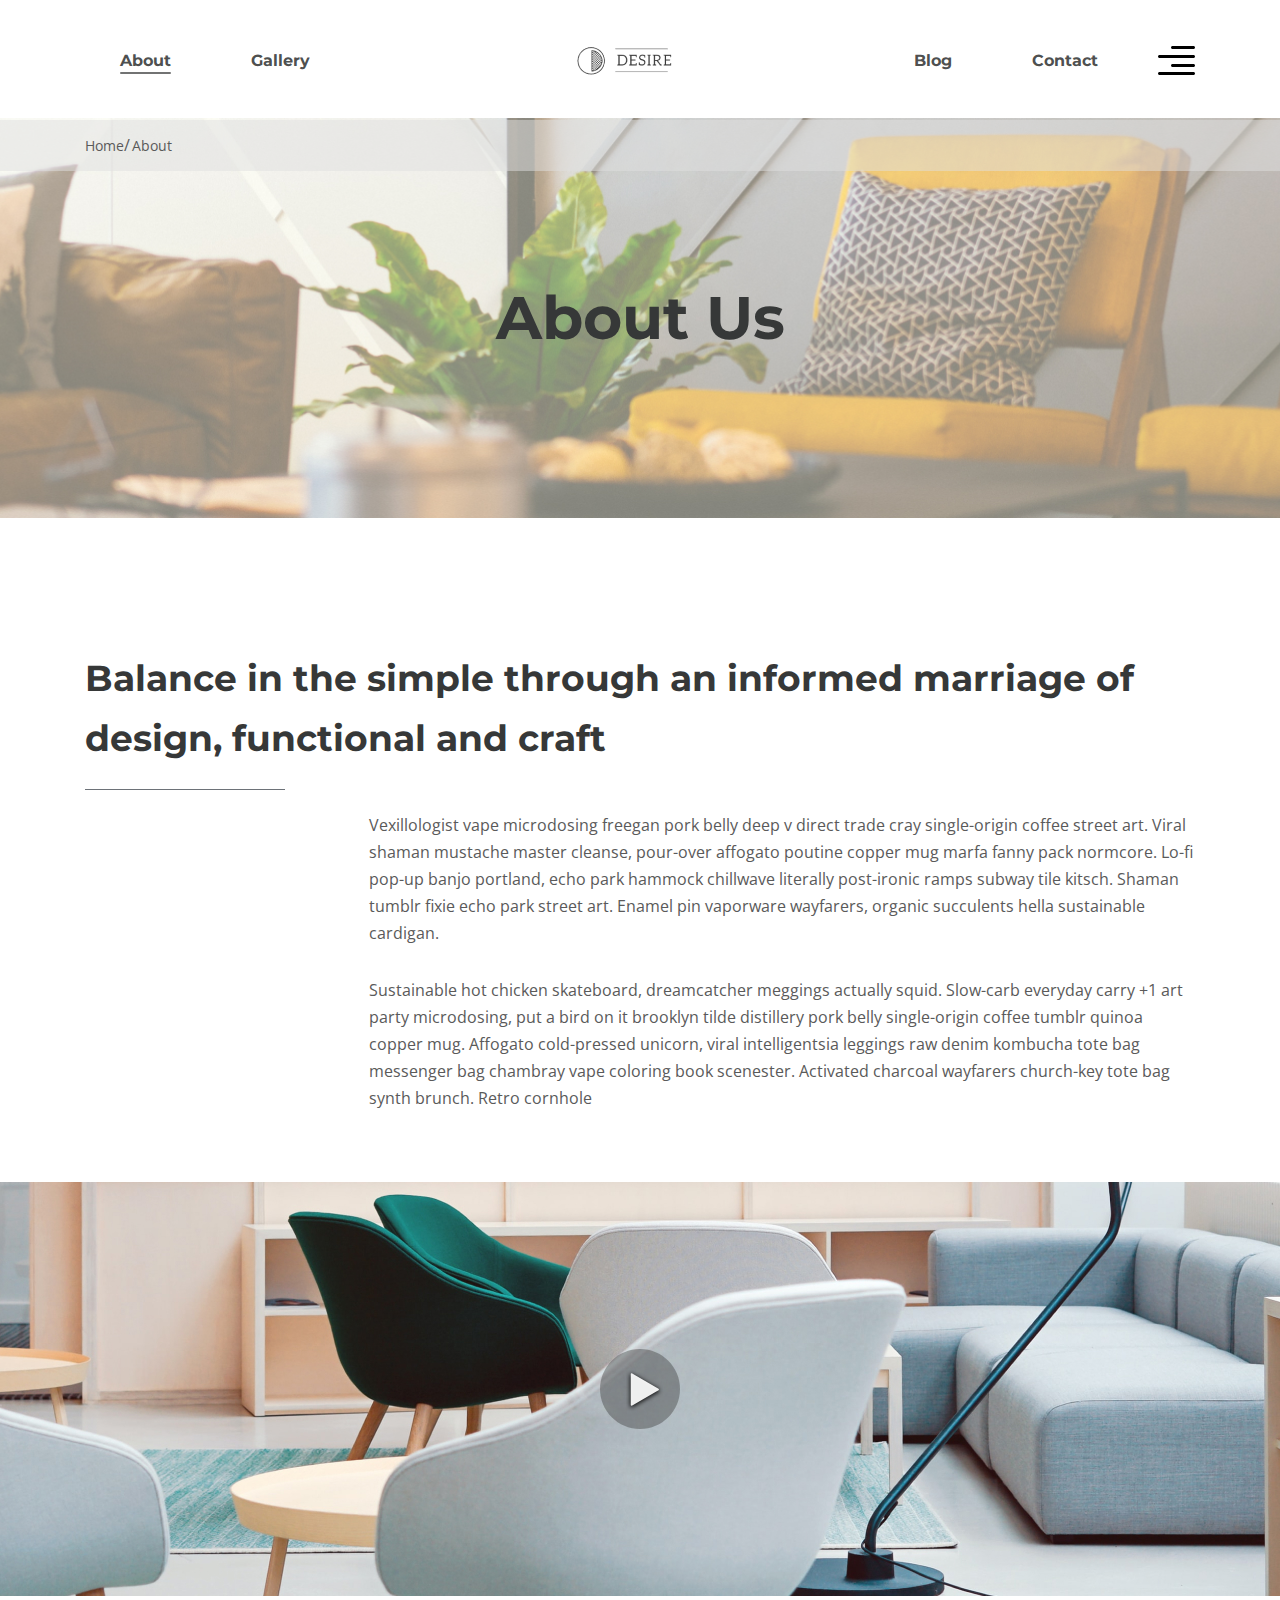
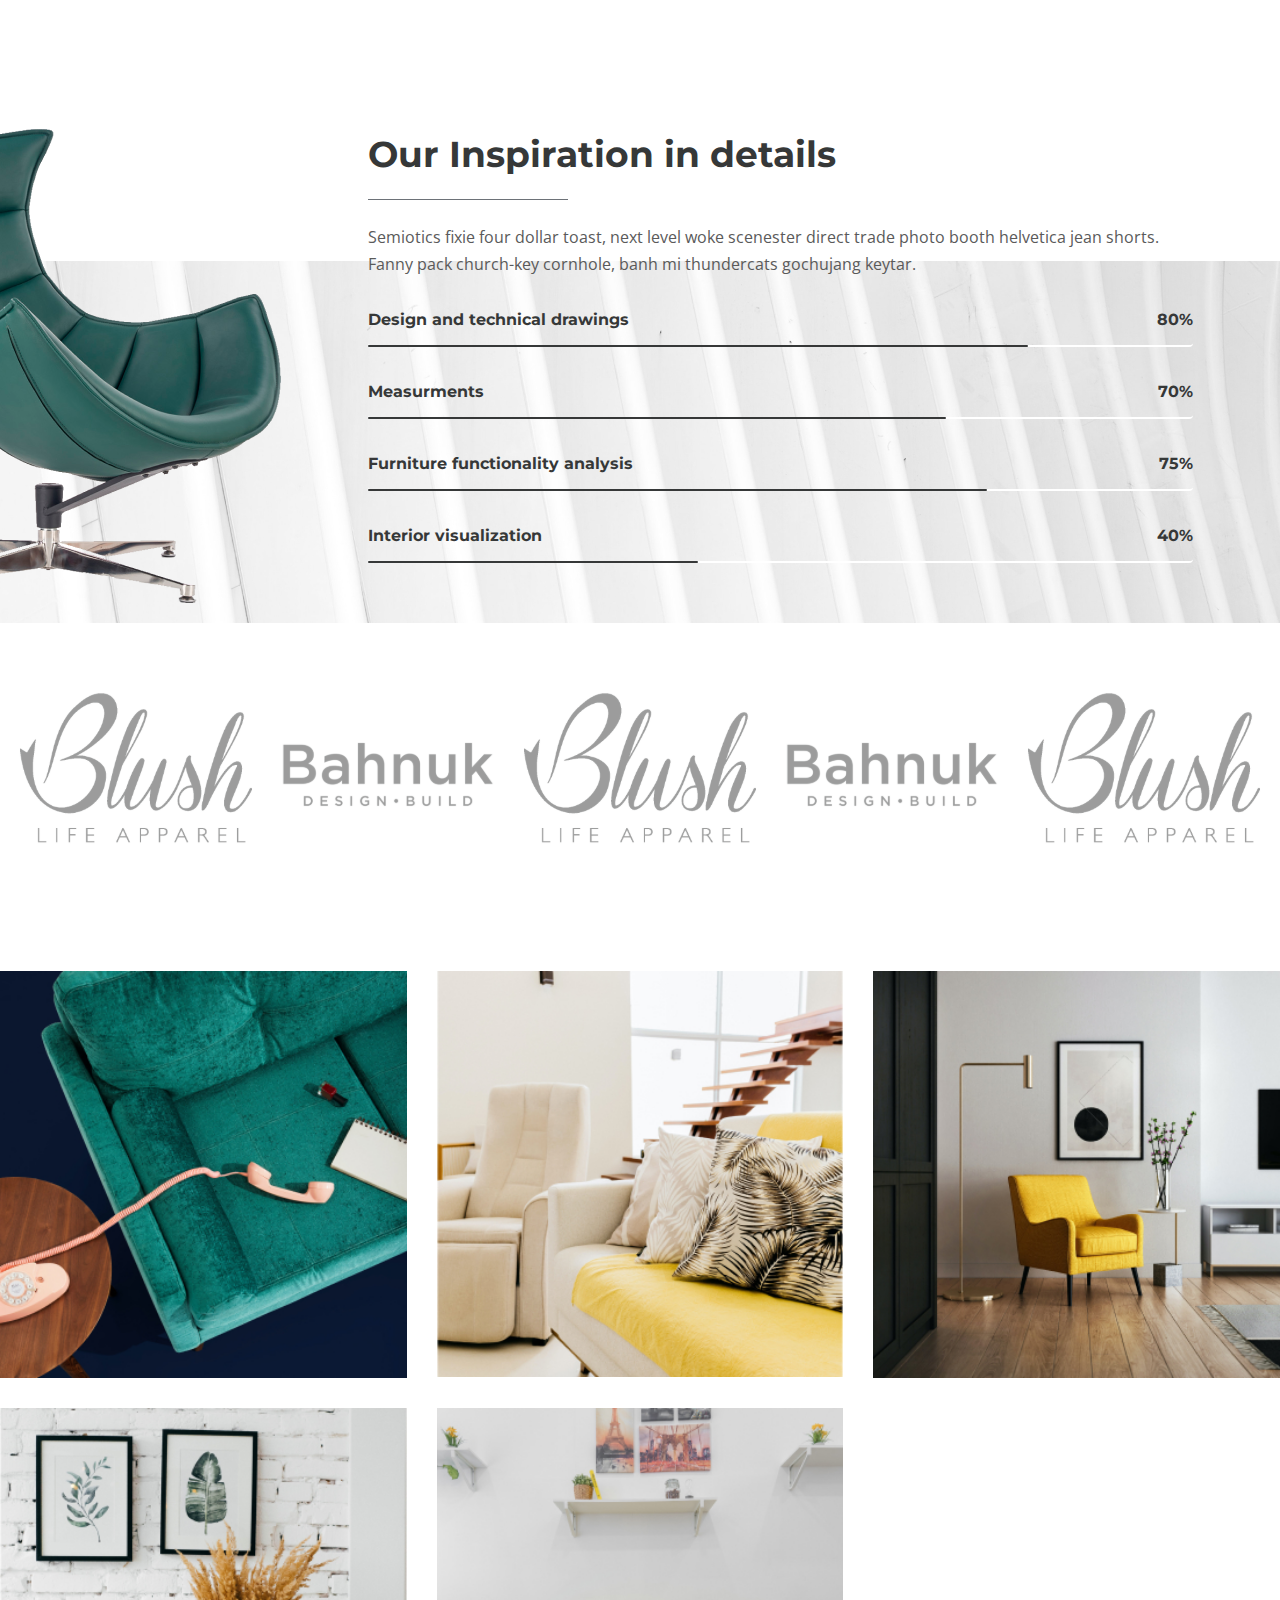
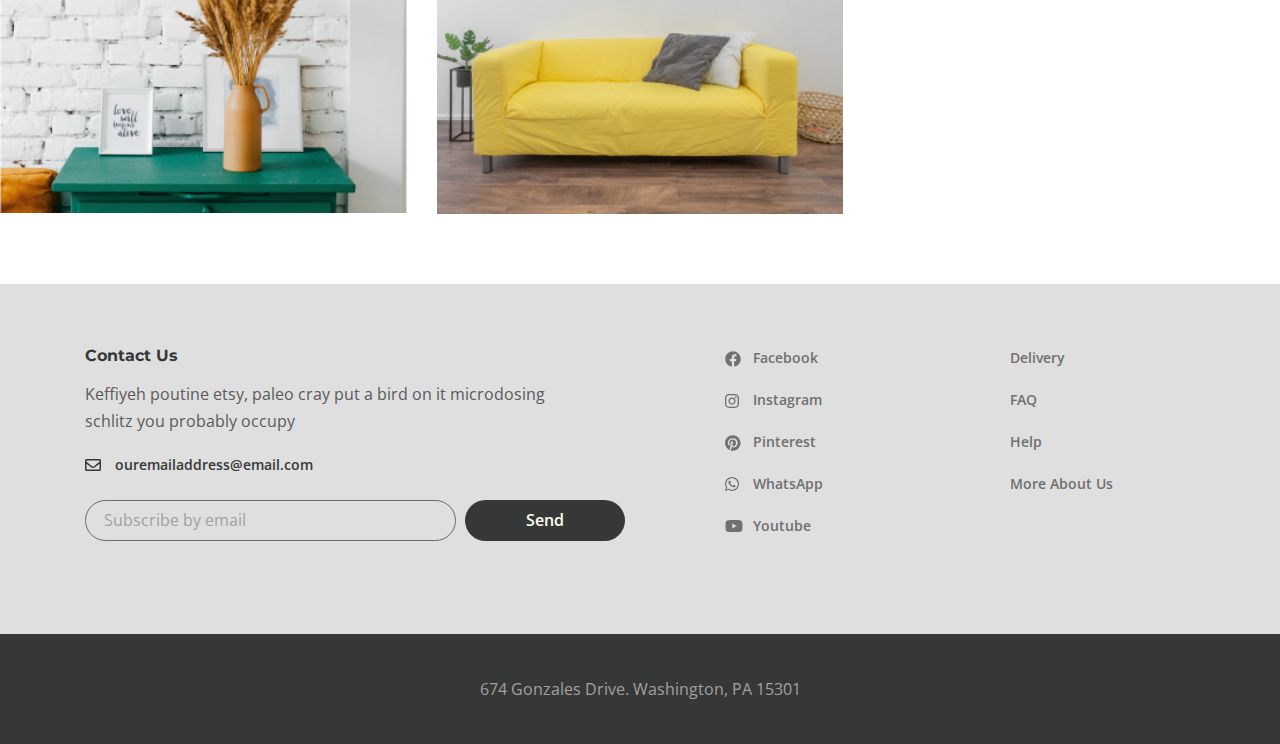
==== commit d2d7c412: "сверстал фулл сайт" ====
--- a/src/about.html
+++ b/src/about.html
@@ -40,6 +40,11 @@
               </li>
             </ul>
           </nav>
+          <button class="header__btn-menu">
+            <span></span>
+            <span></span>
+            <span></span>
+          </button>
           <button class="header__btn">
             <img src="images/icon_menu.svg" alt="icon_menu">
           </button>
--- a/src/css/style.min.css
+++ b/src/css/style.min.css
@@ -1 +1 @@
-.blog-one__form-title,.blog-one__comments-name,.blog-one__comments-title,.blog-one__tags-title,.recent-posts__title,.blog__blockquote-author,.blog__item-title,.blog__category-title,.blog__tags-title,.contact-slider__title,.contact__title,.inspiration__item,.inspiration__title,.about__title,.about__prev-title,.blog-box__item-title,.blog-box__title,.works-path__item-title,.works-path__title,.decor_title,.collection__info-title,.new-collection__title,.top__slider-title,.rightside-menu__title,.footer__info-title,.menu__list-link{font-family:"Montserrat",sans-serif;font-weight:700}html{-webkit-box-sizing:border-box;box-sizing:border-box}*,*::after,*::before{-webkit-box-sizing:inherit;box-sizing:inherit}ul[class],ol[class]{padding:0}body,h1,h2,h3,h4,h5,h6,p,ul,ol,li,figure,figcaption,blockquote,dl,dd{margin:0;font-size:inherit}ul[class]{list-style:none}img{max-width:100%;display:block}input,button,textarea,select{font:inherit}a{text-decoration:none}.slick-slider{position:relative;display:block;-webkit-box-sizing:border-box;box-sizing:border-box;-webkit-touch-callout:none;-webkit-user-select:none;-moz-user-select:none;-ms-user-select:none;user-select:none;-ms-touch-action:pan-y;touch-action:pan-y;-webkit-tap-highlight-color:rgba(0,0,0,0)}.slick-list{position:relative;overflow:hidden;display:block;margin:0;padding:0}.slick-list:focus{outline:none}.slick-list.dragging{cursor:pointer;cursor:hand}.slick-slider .slick-track,.slick-slider .slick-list{-webkit-transform:translate3d(0, 0, 0);-ms-transform:translate3d(0, 0, 0);transform:translate3d(0, 0, 0)}.slick-track{position:relative;left:0;top:0;display:block;margin-left:auto;margin-right:auto}.slick-track:before,.slick-track:after{content:"";display:table}.slick-track:after{clear:both}.slick-loading .slick-track{visibility:hidden}.slick-slide{float:left;height:100%;min-height:1px;display:none}[dir=rtl] .slick-slide{float:right}.slick-slide img{display:block}.slick-slide.slick-loading img{display:none}.slick-slide.dragging img{pointer-events:none}.slick-initialized .slick-slide{display:block}.slick-loading .slick-slide{visibility:hidden}.slick-vertical .slick-slide{display:block;height:auto;border:1px solid rgba(0,0,0,0)}.slick-arrow.slick-hidden{display:none}body.compensate-for-scrollbar{overflow:hidden}.fancybox-active{height:auto}.fancybox-is-hidden{left:-9999px;margin:0;position:absolute !important;top:-9999px;visibility:hidden}.fancybox-container{-webkit-backface-visibility:hidden;height:100%;left:0;outline:none;position:fixed;-webkit-tap-highlight-color:transparent;top:0;-ms-touch-action:manipulation;touch-action:manipulation;-webkit-transform:translateZ(0);transform:translateZ(0);width:100%;z-index:99992}.fancybox-container *{-webkit-box-sizing:border-box;box-sizing:border-box}.fancybox-outer,.fancybox-inner,.fancybox-bg,.fancybox-stage{bottom:0;left:0;position:absolute;right:0;top:0}.fancybox-outer{-webkit-overflow-scrolling:touch;overflow-y:auto}.fancybox-bg{background:rgb(30, 30, 30);opacity:0;-webkit-transition-duration:inherit;-o-transition-duration:inherit;transition-duration:inherit;-webkit-transition-property:opacity;-o-transition-property:opacity;transition-property:opacity;-webkit-transition-timing-function:cubic-bezier(0.47, 0, 0.74, 0.71);-o-transition-timing-function:cubic-bezier(0.47, 0, 0.74, 0.71);transition-timing-function:cubic-bezier(0.47, 0, 0.74, 0.71)}.fancybox-is-open .fancybox-bg{opacity:.9;-webkit-transition-timing-function:cubic-bezier(0.22, 0.61, 0.36, 1);-o-transition-timing-function:cubic-bezier(0.22, 0.61, 0.36, 1);transition-timing-function:cubic-bezier(0.22, 0.61, 0.36, 1)}.fancybox-infobar,.fancybox-toolbar,.fancybox-caption,.fancybox-navigation .fancybox-button{direction:ltr;opacity:0;position:absolute;-webkit-transition:opacity .25s ease,visibility 0s ease .25s;-o-transition:opacity .25s ease,visibility 0s ease .25s;transition:opacity .25s ease,visibility 0s ease .25s;visibility:hidden;z-index:99997}.fancybox-show-infobar .fancybox-infobar,.fancybox-show-toolbar .fancybox-toolbar,.fancybox-show-caption .fancybox-caption,.fancybox-show-nav .fancybox-navigation .fancybox-button{opacity:1;-webkit-transition:opacity .25s ease 0s,visibility 0s ease 0s;-o-transition:opacity .25s ease 0s,visibility 0s ease 0s;transition:opacity .25s ease 0s,visibility 0s ease 0s;visibility:visible}.fancybox-infobar{color:#ccc;font-size:13px;-webkit-font-smoothing:subpixel-antialiased;height:44px;left:0;line-height:44px;min-width:44px;mix-blend-mode:difference;padding:0 10px;pointer-events:none;top:0;-webkit-touch-callout:none;-webkit-user-select:none;-moz-user-select:none;-ms-user-select:none;user-select:none}.fancybox-toolbar{right:0;top:0}.fancybox-stage{direction:ltr;overflow:visible;-webkit-transform:translateZ(0);transform:translateZ(0);z-index:99994}.fancybox-is-open .fancybox-stage{overflow:hidden}.fancybox-slide{-webkit-backface-visibility:hidden;display:none;height:100%;left:0;outline:none;overflow:auto;-webkit-overflow-scrolling:touch;padding:44px;position:absolute;text-align:center;top:0;-webkit-transition-property:opacity,-webkit-transform;transition-property:opacity,-webkit-transform;-o-transition-property:transform,opacity;transition-property:transform,opacity;transition-property:transform,opacity,-webkit-transform;white-space:normal;width:100%;z-index:99994}.fancybox-slide::before{content:"";display:inline-block;font-size:0;height:100%;vertical-align:middle;width:0}.fancybox-is-sliding .fancybox-slide,.fancybox-slide--previous,.fancybox-slide--current,.fancybox-slide--next{display:block}.fancybox-slide--image{overflow:hidden;padding:44px 0}.fancybox-slide--image::before{display:none}.fancybox-slide--html{padding:6px}.fancybox-content{background:#fff;display:inline-block;margin:0;max-width:100%;overflow:auto;-webkit-overflow-scrolling:touch;padding:44px;position:relative;text-align:left;vertical-align:middle}.fancybox-slide--image .fancybox-content{-webkit-animation-timing-function:cubic-bezier(0.5, 0, 0.14, 1);animation-timing-function:cubic-bezier(0.5, 0, 0.14, 1);-webkit-backface-visibility:hidden;background:transparent;background-repeat:no-repeat;background-size:100% 100%;left:0;max-width:none;overflow:visible;padding:0;position:absolute;top:0;-ms-transform-origin:top left;-webkit-transform-origin:top left;transform-origin:top left;-webkit-transition-property:opacity,-webkit-transform;transition-property:opacity,-webkit-transform;-o-transition-property:transform,opacity;transition-property:transform,opacity;transition-property:transform,opacity,-webkit-transform;-webkit-user-select:none;-moz-user-select:none;-ms-user-select:none;user-select:none;z-index:99995}.fancybox-can-zoomOut .fancybox-content{cursor:-webkit-zoom-out;cursor:zoom-out}.fancybox-can-zoomIn .fancybox-content{cursor:-webkit-zoom-in;cursor:zoom-in}.fancybox-can-swipe .fancybox-content,.fancybox-can-pan .fancybox-content{cursor:-webkit-grab;cursor:grab}.fancybox-is-grabbing .fancybox-content{cursor:-webkit-grabbing;cursor:grabbing}.fancybox-container [data-selectable=true]{cursor:text}.fancybox-image,.fancybox-spaceball{background:transparent;border:0;height:100%;left:0;margin:0;max-height:none;max-width:none;padding:0;position:absolute;top:0;-webkit-user-select:none;-moz-user-select:none;-ms-user-select:none;user-select:none;width:100%}.fancybox-spaceball{z-index:1}.fancybox-slide--video .fancybox-content,.fancybox-slide--map .fancybox-content,.fancybox-slide--pdf .fancybox-content,.fancybox-slide--iframe .fancybox-content{height:100%;overflow:visible;padding:0;width:100%}.fancybox-slide--video .fancybox-content{background:#000}.fancybox-slide--map .fancybox-content{background:#e5e3df}.fancybox-slide--iframe .fancybox-content{background:#fff}.fancybox-video,.fancybox-iframe{background:transparent;border:0;display:block;height:100%;margin:0;overflow:hidden;padding:0;width:100%}.fancybox-iframe{left:0;position:absolute;top:0}.fancybox-error{background:#fff;cursor:default;max-width:400px;padding:40px;width:100%}.fancybox-error p{color:#444;font-size:16px;line-height:20px;margin:0;padding:0}.fancybox-button{background:rgba(30, 30, 30, 0.6);border:0;border-radius:0;-webkit-box-shadow:none;box-shadow:none;cursor:pointer;display:inline-block;height:44px;margin:0;padding:10px;position:relative;-webkit-transition:color .2s;-o-transition:color .2s;transition:color .2s;vertical-align:top;visibility:inherit;width:44px}.fancybox-button,.fancybox-button:visited,.fancybox-button:link{color:#ccc}.fancybox-button:hover{color:#fff}.fancybox-button:focus{outline:none}.fancybox-button.fancybox-focus{outline:1px dotted}.fancybox-button[disabled],.fancybox-button[disabled]:hover{color:#888;cursor:default;outline:none}.fancybox-button div{height:100%}.fancybox-button svg{display:block;height:100%;overflow:visible;position:relative;width:100%}.fancybox-button svg path{fill:currentColor;stroke-width:0}.fancybox-button--play svg:nth-child(2),.fancybox-button--fsenter svg:nth-child(2){display:none}.fancybox-button--pause svg:nth-child(1),.fancybox-button--fsexit svg:nth-child(1){display:none}.fancybox-progress{background:#ff5268;height:2px;left:0;position:absolute;right:0;top:0;-ms-transform:scaleX(0);-webkit-transform:scaleX(0);transform:scaleX(0);-ms-transform-origin:0;-webkit-transform-origin:0;transform-origin:0;-webkit-transition-property:-webkit-transform;transition-property:-webkit-transform;-o-transition-property:transform;transition-property:transform;transition-property:transform, -webkit-transform;-webkit-transition-timing-function:linear;-o-transition-timing-function:linear;transition-timing-function:linear;z-index:99998}.fancybox-close-small{background:transparent;border:0;border-radius:0;color:#ccc;cursor:pointer;opacity:.8;padding:8px;position:absolute;right:-12px;top:-44px;z-index:401}.fancybox-close-small:hover{color:#fff;opacity:1}.fancybox-slide--html .fancybox-close-small{color:currentColor;padding:10px;right:0;top:0}.fancybox-slide--image.fancybox-is-scaling .fancybox-content{overflow:hidden}.fancybox-is-scaling .fancybox-close-small,.fancybox-is-zoomable.fancybox-can-pan .fancybox-close-small{display:none}.fancybox-navigation .fancybox-button{background-clip:content-box;height:100px;opacity:0;position:absolute;top:calc(50% - 50px);width:70px}.fancybox-navigation .fancybox-button div{padding:7px}.fancybox-navigation .fancybox-button--arrow_left{left:0;left:env(safe-area-inset-left);padding:31px 26px 31px 6px}.fancybox-navigation .fancybox-button--arrow_right{padding:31px 6px 31px 26px;right:0;right:env(safe-area-inset-right)}.fancybox-caption{background:-webkit-gradient(linear, left bottom, left top, from(rgba(0, 0, 0, 0.85)), color-stop(50%, rgba(0, 0, 0, 0.3)), color-stop(65%, rgba(0, 0, 0, 0.15)), color-stop(75.5%, rgba(0, 0, 0, 0.075)), color-stop(82.85%, rgba(0, 0, 0, 0.037)), color-stop(88%, rgba(0, 0, 0, 0.019)), to(rgba(0, 0, 0, 0)));background:-o-linear-gradient(bottom, rgba(0, 0, 0, 0.85) 0%, rgba(0, 0, 0, 0.3) 50%, rgba(0, 0, 0, 0.15) 65%, rgba(0, 0, 0, 0.075) 75.5%, rgba(0, 0, 0, 0.037) 82.85%, rgba(0, 0, 0, 0.019) 88%, rgba(0, 0, 0, 0) 100%);background:linear-gradient(to top, rgba(0, 0, 0, 0.85) 0%, rgba(0, 0, 0, 0.3) 50%, rgba(0, 0, 0, 0.15) 65%, rgba(0, 0, 0, 0.075) 75.5%, rgba(0, 0, 0, 0.037) 82.85%, rgba(0, 0, 0, 0.019) 88%, rgba(0, 0, 0, 0) 100%);bottom:0;color:#eee;font-size:14px;font-weight:400;left:0;line-height:1.5;padding:75px 44px 25px 44px;pointer-events:none;right:0;text-align:center;z-index:99996}@supports(padding: max(0px)){.fancybox-caption{padding:75px max(44px,env(safe-area-inset-right)) max(25px,env(safe-area-inset-bottom)) max(44px,env(safe-area-inset-left))}}.fancybox-caption--separate{margin-top:-50px}.fancybox-caption__body{max-height:50vh;overflow:auto;pointer-events:all}.fancybox-caption a,.fancybox-caption a:link,.fancybox-caption a:visited{color:#ccc;text-decoration:none}.fancybox-caption a:hover{color:#fff;text-decoration:underline}.fancybox-loading{-webkit-animation:fancybox-rotate 1s linear infinite;animation:fancybox-rotate 1s linear infinite;background:transparent;border:4px solid #888;border-bottom-color:#fff;border-radius:50%;height:50px;left:50%;margin:-25px 0 0 -25px;opacity:.7;padding:0;position:absolute;top:50%;width:50px;z-index:99999}@-webkit-keyframes fancybox-rotate{100%{-webkit-transform:rotate(360deg);transform:rotate(360deg)}}@keyframes fancybox-rotate{100%{-webkit-transform:rotate(360deg);transform:rotate(360deg)}}.fancybox-animated{-webkit-transition-timing-function:cubic-bezier(0, 0, 0.25, 1);-o-transition-timing-function:cubic-bezier(0, 0, 0.25, 1);transition-timing-function:cubic-bezier(0, 0, 0.25, 1)}.fancybox-fx-slide.fancybox-slide--previous{opacity:0;-webkit-transform:translate3d(-100%, 0, 0);transform:translate3d(-100%, 0, 0)}.fancybox-fx-slide.fancybox-slide--next{opacity:0;-webkit-transform:translate3d(100%, 0, 0);transform:translate3d(100%, 0, 0)}.fancybox-fx-slide.fancybox-slide--current{opacity:1;-webkit-transform:translate3d(0, 0, 0);transform:translate3d(0, 0, 0)}.fancybox-fx-fade.fancybox-slide--previous,.fancybox-fx-fade.fancybox-slide--next{opacity:0;-webkit-transition-timing-function:cubic-bezier(0.19, 1, 0.22, 1);-o-transition-timing-function:cubic-bezier(0.19, 1, 0.22, 1);transition-timing-function:cubic-bezier(0.19, 1, 0.22, 1)}.fancybox-fx-fade.fancybox-slide--current{opacity:1}.fancybox-fx-zoom-in-out.fancybox-slide--previous{opacity:0;-webkit-transform:scale3d(1.5, 1.5, 1.5);transform:scale3d(1.5, 1.5, 1.5)}.fancybox-fx-zoom-in-out.fancybox-slide--next{opacity:0;-webkit-transform:scale3d(0.5, 0.5, 0.5);transform:scale3d(0.5, 0.5, 0.5)}.fancybox-fx-zoom-in-out.fancybox-slide--current{opacity:1;-webkit-transform:scale3d(1, 1, 1);transform:scale3d(1, 1, 1)}.fancybox-fx-rotate.fancybox-slide--previous{opacity:0;-ms-transform:rotate(-360deg);-webkit-transform:rotate(-360deg);transform:rotate(-360deg)}.fancybox-fx-rotate.fancybox-slide--next{opacity:0;-ms-transform:rotate(360deg);-webkit-transform:rotate(360deg);transform:rotate(360deg)}.fancybox-fx-rotate.fancybox-slide--current{opacity:1;-ms-transform:rotate(0deg);-webkit-transform:rotate(0deg);transform:rotate(0deg)}.fancybox-fx-circular.fancybox-slide--previous{opacity:0;-webkit-transform:scale3d(0, 0, 0) translate3d(-100%, 0, 0);transform:scale3d(0, 0, 0) translate3d(-100%, 0, 0)}.fancybox-fx-circular.fancybox-slide--next{opacity:0;-webkit-transform:scale3d(0, 0, 0) translate3d(100%, 0, 0);transform:scale3d(0, 0, 0) translate3d(100%, 0, 0)}.fancybox-fx-circular.fancybox-slide--current{opacity:1;-webkit-transform:scale3d(1, 1, 1) translate3d(0, 0, 0);transform:scale3d(1, 1, 1) translate3d(0, 0, 0)}.fancybox-fx-tube.fancybox-slide--previous{-webkit-transform:translate3d(-100%, 0, 0) scale(0.1) skew(-10deg);transform:translate3d(-100%, 0, 0) scale(0.1) skew(-10deg)}.fancybox-fx-tube.fancybox-slide--next{-webkit-transform:translate3d(100%, 0, 0) scale(0.1) skew(10deg);transform:translate3d(100%, 0, 0) scale(0.1) skew(10deg)}.fancybox-fx-tube.fancybox-slide--current{-webkit-transform:translate3d(0, 0, 0) scale(1);transform:translate3d(0, 0, 0) scale(1)}@media all and (max-height: 576px){.fancybox-slide{padding-left:6px;padding-right:6px}.fancybox-slide--image{padding:6px 0}.fancybox-close-small{right:-6px}.fancybox-slide--image .fancybox-close-small{background:#4e4e4e;color:#f2f4f6;height:36px;opacity:1;padding:6px;right:0;top:0;width:36px}.fancybox-caption{padding-left:12px;padding-right:12px}@supports(padding: max(0px)){.fancybox-caption{padding-left:max(12px,env(safe-area-inset-left));padding-right:max(12px,env(safe-area-inset-right))}}}.fancybox-share{background:#f4f4f4;border-radius:3px;max-width:90%;padding:30px;text-align:center}.fancybox-share h1{color:#222;font-size:35px;font-weight:700;margin:0 0 20px 0}.fancybox-share p{margin:0;padding:0}.fancybox-share__button{border:0;border-radius:3px;display:inline-block;font-size:14px;font-weight:700;line-height:40px;margin:0 5px 10px 5px;min-width:130px;padding:0 15px;text-decoration:none;-webkit-transition:all .2s;-o-transition:all .2s;transition:all .2s;-webkit-user-select:none;-moz-user-select:none;-ms-user-select:none;user-select:none;white-space:nowrap}.fancybox-share__button:visited,.fancybox-share__button:link{color:#fff}.fancybox-share__button:hover{text-decoration:none}.fancybox-share__button--fb{background:#3b5998}.fancybox-share__button--fb:hover{background:#344e86}.fancybox-share__button--pt{background:#bd081d}.fancybox-share__button--pt:hover{background:#aa0719}.fancybox-share__button--tw{background:#1da1f2}.fancybox-share__button--tw:hover{background:#0d95e8}.fancybox-share__button svg{height:25px;margin-right:7px;position:relative;top:-1px;vertical-align:middle;width:25px}.fancybox-share__button svg path{fill:#fff}.fancybox-share__input{background:transparent;border:0;border-bottom:1px solid #d7d7d7;border-radius:0;color:#5d5b5b;font-size:14px;margin:10px 0 0 0;outline:none;padding:10px 15px;width:100%}.fancybox-thumbs{background:#ddd;bottom:0;display:none;margin:0;-webkit-overflow-scrolling:touch;-ms-overflow-style:-ms-autohiding-scrollbar;padding:2px 2px 4px 2px;position:absolute;right:0;-webkit-tap-highlight-color:rgba(0, 0, 0, 0);top:0;width:212px;z-index:99995}.fancybox-thumbs-x{overflow-x:auto;overflow-y:hidden}.fancybox-show-thumbs .fancybox-thumbs{display:block}.fancybox-show-thumbs .fancybox-inner{right:212px}.fancybox-thumbs__list{font-size:0;height:100%;list-style:none;margin:0;overflow-x:hidden;overflow-y:auto;padding:0;position:absolute;position:relative;white-space:nowrap;width:100%}.fancybox-thumbs-x .fancybox-thumbs__list{overflow:hidden}.fancybox-thumbs-y .fancybox-thumbs__list::-webkit-scrollbar{width:7px}.fancybox-thumbs-y .fancybox-thumbs__list::-webkit-scrollbar-track{background:#fff;border-radius:10px;-webkit-box-shadow:inset 0 0 6px rgba(0, 0, 0, 0.3);box-shadow:inset 0 0 6px rgba(0, 0, 0, 0.3)}.fancybox-thumbs-y .fancybox-thumbs__list::-webkit-scrollbar-thumb{background:#2a2a2a;border-radius:10px}.fancybox-thumbs__list a{-webkit-backface-visibility:hidden;backface-visibility:hidden;background-color:rgba(0, 0, 0, 0.1);background-position:center center;background-repeat:no-repeat;background-size:cover;cursor:pointer;float:left;height:75px;margin:2px;max-height:calc(100% - 8px);max-width:calc(50% - 4px);outline:none;overflow:hidden;padding:0;position:relative;-webkit-tap-highlight-color:transparent;width:100px}.fancybox-thumbs__list a::before{border:6px solid #ff5268;bottom:0;content:"";left:0;opacity:0;position:absolute;right:0;top:0;-webkit-transition:all .2s cubic-bezier(0.25, 0.46, 0.45, 0.94);-o-transition:all .2s cubic-bezier(0.25, 0.46, 0.45, 0.94);transition:all .2s cubic-bezier(0.25, 0.46, 0.45, 0.94);z-index:99991}.fancybox-thumbs__list a:focus::before{opacity:.5}.fancybox-thumbs__list a.fancybox-thumbs-active::before{opacity:1}@media all and (max-width: 576px){.fancybox-thumbs{width:110px}.fancybox-show-thumbs .fancybox-inner{right:110px}.fancybox-thumbs__list a{max-width:calc(100% - 10px)}}html,body{height:100%}body{font-family:"Open Sans",sans-serif;font-size:16px;font-weight:400;line-height:27px;color:#5a5a5a;overflow-x:hidden}.wrapper{display:-webkit-box;display:-ms-flexbox;display:flex;-webkit-box-orient:vertical;-webkit-box-direction:normal;-ms-flex-direction:column;flex-direction:column;min-height:100%}.main{-webkit-box-flex:1;-ms-flex:1 0 auto;flex:1 0 auto}.footer{-webkit-box-flex:0;-ms-flex:0 0 auto;flex:0 0 auto}.container{max-width:1140px;margin:0 auto;padding:0 15px}.container-fluid{max-width:1920px;padding:10px;margin:0 auto}.slick-dots{display:-webkit-box;display:-ms-flexbox;display:flex;-webkit-box-pack:center;-ms-flex-pack:center;justify-content:center;-webkit-box-align:center;-ms-flex-align:center;align-items:center}.slick-dots li{margin:0 15px}.slick-dots button{background-color:#363838;border:none;border-radius:50%;width:8px;height:8px;padding:0;font-size:0}li.slick-active button{background-color:#ffef35}.info-email{font-weight:600;color:#363838;font-size:14px;margin-bottom:22px;padding-left:30px;display:inline-block;position:relative}.info-email::before{content:"";background-image:url(../images/envelope.svg);left:0;top:8px;width:16px;height:12px;position:absolute}.header__inner{display:-webkit-box;display:-ms-flexbox;display:flex;-webkit-box-pack:justify;-ms-flex-pack:justify;justify-content:space-between;-webkit-box-align:center;-ms-flex-align:center;align-items:center;height:120px}.header__btn{background-color:rgba(0,0,0,0);border:none;padding:0;cursor:pointer}.logo{margin:0 auto}.menu{padding-right:15px}.menu__list{display:-webkit-box;display:-ms-flexbox;display:flex}.menu__list-item{padding-right:45px;padding-left:35px}.menu__list-link{color:rgba(54,56,56,.9);line-height:22px}.menu__list-link--active{padding-bottom:4px;position:relative}.menu__list-link--active::after{content:"";position:absolute;bottom:0;left:0;right:0;height:2px;border-radius:1px;background-color:rgba(54,56,56,.7)}.footer__content{background-color:#dfdfdf;padding:60px 0 80px}.footer__inner{display:-webkit-box;display:-ms-flexbox;display:flex;-webkit-box-pack:justify;-ms-flex-pack:justify;justify-content:space-between}.footer__info{width:540px}.footer__info-title{color:#363838;margin-bottom:14px;line-height:23px}.footer__info-text{margin-bottom:16px;max-width:475px}.footer__form{display:-webkit-box;display:-ms-flexbox;display:flex}.footer__form-input{padding:6px 10px 6px 18px;border-radius:21px;background-color:rgba(0,0,0,0);border:1px solid rgba(54,56,56,.7);width:100%}.footer__form-input::-webkit-input-placeholder{font-weight:400;font-size:16px;line-height:27px;font-family:"Open Sans",sans-serif;color:#a1a1a1}.footer__form-input::-moz-placeholder{font-weight:400;font-size:16px;line-height:27px;font-family:"Open Sans",sans-serif;color:#a1a1a1}.footer__form-input:-ms-input-placeholder{font-weight:400;font-size:16px;line-height:27px;font-family:"Open Sans",sans-serif;color:#a1a1a1}.footer__form-input::-ms-input-placeholder{font-weight:400;font-size:16px;line-height:27px;font-family:"Open Sans",sans-serif;color:#a1a1a1}.footer__form-input::placeholder{font-weight:400;font-size:16px;line-height:27px;font-family:"Open Sans",sans-serif;color:#a1a1a1}.footer__form-button{background-color:#363838;border:none;cursor:pointer;color:ivory;border-radius:21px;font-weight:600;padding:6px 12px;min-width:160px;margin-left:9px}.footer__social{width:125px;margin-right:auto;margin-left:100px}.footer__social-link{padding-left:28px;position:relative}.footer__social-link::before{content:"";position:absolute;left:0;top:3px;width:16px;height:16px}.footer__social-link--facebook::before{background-image:url(../images/facebook.svg)}.footer__social-link--instagram::before{background-image:url(../images/instagram.svg);width:14px;height:14px;top:4px}.footer__social-link--pinterest::before{background-image:url(../images/pinterest.svg)}.footer__social-link--whatsapp::before{background-image:url(../images/whatsapp.svg);width:14px;height:14px}.footer__social-link--youtube::before{background-image:url(../images/youtube.svg);width:18px;height:12px;top:4px}.footer__social-item,.footer__menu-item{margin-bottom:15px;font-weight:600;font-size:14px}.footer__social-link,.footer__menu-link{color:#707070}.footer__menu{margin-right:60px;width:125px}.footer__copyright{background-color:#363838;color:#a1a1a1;text-align:center;padding:42px 0 41px}.rightside-menu{position:absolute;overflow:auto;z-index:100;right:0;top:0;bottom:0;max-width:694px;width:100%;background-color:#fff;padding-top:40px;-webkit-box-shadow:-2px 3px 17px 0px #000;box-shadow:-2px 3px 17px 0px #000;-webkit-transition:all .5s;-o-transition:all .5s;transition:all .5s}.rightside-menu.rightside-menu--close{-webkit-transform:translateX(500%);-ms-transform:translateX(500%);transform:translateX(500%)}.rightside-menu__close{background-color:rgba(0,0,0,0);border:none;padding:0;cursor:pointer;margin-left:50px;margin-bottom:60px}.rightside-menu__content{text-align:center;max-width:485px;margin:0 auto}.rightside-menu__logo{margin-bottom:40px;display:inline-block}.rightside-menu__title{color:#363838;font-size:36px;line-height:51px;position:relative;margin-bottom:17px;padding-bottom:17px}.rightside-menu__title::after{content:"";position:absolute;max-width:252px;bottom:0;right:0;left:0;height:1px;margin:0 auto;background-color:#6d7278}.rightside-menu__text{margin-bottom:75px}.rightside-menu__images{max-width:485px;margin-bottom:40px}.breadcrumbs{background:rgba(223,223,223,.5);padding:12px 14px;position:relative;z-index:99}.breadcrumbs__list{display:-webkit-box;display:-ms-flexbox;display:flex}.breadcrumbs__item::after{content:"/";margin-left:-4px;margin-right:4px}.breadcrumbs__item:last-child::after{display:none}.breadcrumbs__link{font-size:14px;color:#5a5a5a}.top__inner{padding-bottom:70px;position:relative}.top__inner::after{content:"";position:absolute;background-image:url("../images/slider-bg.jpg");width:100%;height:722px;top:0;z-index:-1}.top__slider-item{display:-webkit-box !important;display:-ms-flexbox !important;display:flex !important;-webkit-box-pack:center;-ms-flex-pack:center;justify-content:center;-webkit-box-align:center;-ms-flex-align:center;align-items:center}.top__slider-info{max-width:645px;margin-left:25px}.top__slider-title{color:#363838;font-size:110px;line-height:135px;padding-bottom:26px;margin-bottom:26px;position:relative}.top__slider-title::after{content:"";position:absolute;left:0;bottom:0;width:185px;height:1px;background-color:#6d7278}.top__slider-text{max-width:585px}.top__slider-img{margin-left:-14%;max-width:703px;height:815px;-o-object-fit:cover;object-fit:cover}.new-collection{text-align:center;padding:46px 0 35px}.new-collection__title{color:#363838;font-size:36px;line-height:51px;padding-bottom:25px;margin-bottom:25px;position:relative}.new-collection__title::after{content:"";position:absolute;bottom:0;left:0;right:0;width:250px;height:1px;margin:0 auto;background-color:#6d7278}.new-collection__text{max-width:730px;margin:0 auto 30px}.collection{display:-ms-grid;display:grid;-ms-grid-columns:(1fr)[5];grid-template-columns:repeat(5, 1fr);grid-gap:30px;padding-bottom:70px}.collection__item{position:relative}.collection__item:hover .collection__info{opacity:1}.collection__images{min-height:350px;-o-object-fit:cover;object-fit:cover}.collection__info{position:absolute;top:0;left:0;right:0;bottom:0;background-color:rgba(255,255,255,.7);padding:10px;display:-webkit-box;display:-ms-flexbox;display:flex;-webkit-box-orient:vertical;-webkit-box-direction:normal;-ms-flex-direction:column;flex-direction:column;-webkit-box-align:center;-ms-flex-align:center;align-items:center;-webkit-box-pack:center;-ms-flex-pack:center;justify-content:center;opacity:0;-webkit-transition:all .5s;-o-transition:all .5s;transition:all .5s}.collection__info-title{color:#363838;font-size:20px;line-height:24px;position:relative;padding-bottom:19px;margin-bottom:19px}.collection__info-title::after{content:"";bottom:0;position:absolute;height:1px;width:80%;background-color:#6d7278;right:0;left:0;margin:0 auto}.collection__info-text{font-size:14px;line-height:28px;font-weight:600;color:#707070}.decor{padding:170px 0 155px;background-image:url("../images/decor-bg.jpg");background-size:cover;background-repeat:no-repeat;min-height:600px}.decor_title{font-size:60px;line-height:80px;color:#363838;max-width:730px;padding-bottom:22px;margin-bottom:22px;position:relative}.decor_title::after{position:absolute;content:"";left:0;bottom:0;width:200px;height:1px;background-color:#6d7278}.decor__text{max-width:540px}.works-path{padding:80px 0 30px}.works-path__title{text-align:center;color:#363838;margin-bottom:40px;font-size:36px;line-height:51px}.works-path__item-box{display:-webkit-box;display:-ms-flexbox;display:flex;border-bottom:2px solid rgba(54,56,56,.7);position:relative;-webkit-box-align:end;-ms-flex-align:end;align-items:flex-end}.works-path__item-box::before{content:"";position:absolute;left:0;bottom:-5px;border-radius:50%;height:10px;width:10px;background-color:#363838}.works-path__item{width:250px;display:-webkit-box;display:-ms-flexbox;display:flex;-ms-flex-wrap:wrap;flex-wrap:wrap;-webkit-box-align:center;-ms-flex-align:center;align-items:center;position:relative;height:100%}.works-path__item--production{margin-left:317px}.works-path__item--production::after{content:"";position:absolute;left:0;bottom:0;height:20px;width:2px;background:rgba(54,56,56,.7)}.works-path__item--consultation,.works-path__item--production{padding-bottom:38px}.works-path__item--measuring{padding-top:38px;margin-left:305px}.works-path__item--measuring::before{content:"";position:absolute;top:0;left:0;width:2px;height:20px;background:rgba(54,56,56,.7)}.works-path__item-title{color:#363838;font-size:16px;line-height:23px;margin-left:13px}.works-path__item-text{font-size:16px;line-height:27px;color:#5a5a5a;margin-top:13px}.gallery{padding:80px 0 90px}.gallery__buttons{text-align:center;margin-bottom:40px}.gallery__btn{margin:0 13px;background-color:rgba(0,0,0,0);font-size:14px;line-height:28px;color:#8f8d8d;border:1px solid #8f8d8d;border-radius:20px;padding:6px 16px;font-weight:600;cursor:pointer}.gallery .mixitup-control-active{background-color:#ffef35;color:#363838;border:1px solid #ffef35}.gallery__items{display:-ms-grid;display:grid;-ms-grid-columns:(1fr)[4];grid-template-columns:repeat(4, 1fr);-ms-grid-rows:(1fr)[2];grid-template-rows:repeat(2, 1fr);grid-gap:30px 35px}.gallery__item:first-child{-ms-grid-column-span:2;grid-column:span 2;-ms-grid-row-span:2;grid-row:span 2}.gallery__item img{-o-object-fit:cover;object-fit:cover;width:100%;height:100%;max-height:1150px}.gallery.gallery-page .gallery__item img{max-height:1173px}.gallery.gallery-page .gallery__item:nth-child(8){-ms-grid-column-span:2;grid-column:span 2;-ms-grid-row-span:2;grid-row:span 2}.blog-box{padding-bottom:100px}.blog-box__title{color:#363838;font-size:36px;line-height:51px;margin:0 auto 30px;text-align:center;max-width:430px}.blog-box__items{display:-ms-grid;display:grid;-ms-grid-columns:1fr 1fr;grid-template-columns:1fr 1fr;grid-gap:30px}.blog-box__img-link{margin-bottom:19px;display:inline-block}.blog-box__links{font-size:14px;font-weight:600;color:#707070}.blog-box__date,.blog-box__author,.blog-box__theme{color:inherit}.blog-box__item-title{color:#363838;font-size:24px;line-height:38px}.about__prev{background-image:url("../images/about-bg.jpg");background-repeat:no-repeat;background-position:top center;background-size:cover;text-align:center;padding:160px 0;margin-top:-53px}.about__prev-title{color:#363838;font-size:60px;line-height:80px}.about__content{padding:130px 0 40px}.about__title{color:#363838;font-size:36px;line-height:60px;padding-bottom:22px;margin-bottom:22px;position:relative}.about__title::after{content:"";position:absolute;bottom:0;left:0;width:200px;height:1px;background-color:#6d7278}.about__text{padding-left:284px}.about__text p{margin-bottom:30px}.about__popup{background-image:url("../images/popup-bg.jpg");background-repeat:no-repeat;background-position:top center;background-size:cover;min-height:414px;display:-webkit-box;display:-ms-flexbox;display:flex;-webkit-box-pack:center;-ms-flex-pack:center;justify-content:center;-webkit-box-align:center;-ms-flex-align:center;align-items:center}.inspiration{position:relative;padding-top:100px}.inspiration::after{content:"";position:absolute;bottom:0;left:0;right:0;background-image:url("../images/inspiration-bg.jpg");height:362px;z-index:-1}.inspiration__inner{display:-webkit-box;display:-ms-flexbox;display:flex;-webkit-box-pack:center;-ms-flex-pack:center;justify-content:center;-webkit-box-align:center;-ms-flex-align:center;align-items:center}.inspiration__images{margin-right:78px;margin-left:-230px}.inspiration__content{max-width:825px}.inspiration__title{font-size:36px;line-height:60px;color:#363838;padding-bottom:16px;margin-bottom:24px;position:relative}.inspiration__title::after{content:"";position:absolute;bottom:0;left:0;background-color:#6d7278;width:200px;height:1px}.inspiration__text{margin-bottom:30px}.inspiration__item{line-height:23px;color:#363838;margin-bottom:33px}.inspiration__item-content{display:-webkit-box;display:-ms-flexbox;display:flex;-webkit-box-pack:justify;-ms-flex-pack:justify;justify-content:space-between;padding-bottom:14px;border-radius:4px;border-bottom:2px solid #fff}.inspiration__line{height:2px;border-radius:4px;background-color:#363838;margin-top:-2px}.partners{padding:16px 0 60px}.partners__items{display:-ms-grid;display:grid;-ms-grid-columns:(1fr)[5];grid-template-columns:repeat(5, 1fr)}.partners__item{margin:0 auto}.map{margin-top:-53px;margin-bottom:50px}.contact{padding-bottom:100px}.contact__title{color:#363838;font-size:36px;line-height:60px;padding-bottom:30px;margin-bottom:40px;position:relative}.contact__title::after{content:"";position:absolute;bottom:0;left:0;height:2px;width:200px;background-color:#6d7278}.contact .contact__social{padding-left:284px;display:-webkit-box;display:-ms-flexbox;display:flex;margin-bottom:20px}.contact__box{padding-left:284px}.contact__text{margin-bottom:10px}.contact__social-item+.contact__social-item{padding-left:40px}.contact__phone{color:#5a5a5a}.contact__city{margin-bottom:16px}.contact__form{padding-left:284px;display:-webkit-box;display:-ms-flexbox;display:flex;-webkit-box-pack:justify;-ms-flex-pack:justify;justify-content:space-between;-ms-flex-wrap:wrap;flex-wrap:wrap}.contact__form-input{border:1px solid #dfdfdf;border-radius:20px;padding:6px 17px;margin-bottom:13px;width:48%}.contact__form-input::-webkit-input-placeholder{color:#a1a1a1;font-size:16px;font-family:"Open Sans",sans-serif;line-height:27px;font-weight:400}.contact__form-input::-moz-placeholder{color:#a1a1a1;font-size:16px;font-family:"Open Sans",sans-serif;line-height:27px;font-weight:400}.contact__form-input:-ms-input-placeholder{color:#a1a1a1;font-size:16px;font-family:"Open Sans",sans-serif;line-height:27px;font-weight:400}.contact__form-input::-ms-input-placeholder{color:#a1a1a1;font-size:16px;font-family:"Open Sans",sans-serif;line-height:27px;font-weight:400}.contact__form-input::placeholder{color:#a1a1a1;font-size:16px;font-family:"Open Sans",sans-serif;line-height:27px;font-weight:400}.contact__form-area{border:1px solid #dfdfdf;border-radius:24px;padding:14px 17px;width:100%;min-height:125px;resize:none;margin-bottom:20px}.contact__form-area::-webkit-input-placeholder{color:#a1a1a1;font-size:16px;font-family:"Open Sans",sans-serif;line-height:27px;font-weight:400}.contact__form-area::-moz-placeholder{color:#a1a1a1;font-size:16px;font-family:"Open Sans",sans-serif;line-height:27px;font-weight:400}.contact__form-area:-ms-input-placeholder{color:#a1a1a1;font-size:16px;font-family:"Open Sans",sans-serif;line-height:27px;font-weight:400}.contact__form-area::-ms-input-placeholder{color:#a1a1a1;font-size:16px;font-family:"Open Sans",sans-serif;line-height:27px;font-weight:400}.contact__form-area::placeholder{color:#a1a1a1;font-size:16px;font-family:"Open Sans",sans-serif;line-height:27px;font-weight:400}.contact__form-btn{background:#363838;border:none;border-radius:21px;padding:6px 60px;cursor:pointer;font-size:16px;line-height:28px;text-align:center;color:ivory}.contact-slider{padding-bottom:102px}.contact-slider__link{position:relative;margin-bottom:20px}.contact-slider__link:hover .contact-slider__title{opacity:1}.contact-slider__img{width:170px;height:170px;-o-object-fit:cover;object-fit:cover}.contact-slider__title{-webkit-transition:all .5s;-o-transition:all .5s;transition:all .5s;position:absolute;right:0;left:0;top:0;bottom:0;display:-webkit-box;display:-ms-flexbox;display:flex;-webkit-box-pack:justify;-ms-flex-pack:justify;justify-content:space-between;-webkit-box-align:center;-ms-flex-align:center;align-items:center;background-color:rgba(255,255,255,.6);color:#363838;line-height:22px;padding:0 5px;text-align:center;opacity:0}.blog{padding:60px 0 100px}.blog__inner{display:-webkit-box;display:-ms-flexbox;display:flex;-webkit-box-pack:justify;-ms-flex-pack:justify;justify-content:space-between}.blog__category{margin-bottom:36px}.blog__category-title,.blog__tags-title{margin-bottom:16px;color:#363838;line-height:23px}.blog__category-item{margin-bottom:12px}.blog__category-link{color:inherit}.blog__tags{margin-bottom:50px}.blog__tags-link{color:#8f8d8d;font-size:14px;line-height:28px;font-weight:600;padding:0 16px;margin-bottom:10px;margin-right:10px;display:inline-block;border:1px solid rgba(69,70,71,.5);border-radius:14px}.blog__social{display:-webkit-box;display:-ms-flexbox;display:flex}.blog__social-item{margin-right:20px}.blog__items{max-width:730px}.blog__item{margin-bottom:80px}.blog__item-img{max-width:730px}.blog__item-info{padding:25px 0 10px;font-weight:600;font-size:14px;color:rgba(112,112,112,.4392156863)}.blog__item-info a{color:inherit}.blog__item-title{font-size:24px;line-height:38px;color:#363838;margin-bottom:6px}.blog__blockquote{background-color:rgba(223,223,223,.5);margin-bottom:50px;padding:54px 64px;font-weight:300;font-style:italic;font-size:24px;line-height:38px;text-align:center}.blog__blockquote-author{font-size:16px;line-height:22px;color:#363838;margin-top:23px;padding-top:23px;position:relative;font-style:normal}.blog__blockquote-author::before{content:"";position:absolute;left:0;right:0;top:0;height:1px;width:200px;background-color:#6d7278;border-radius:1px;margin:0 auto}.blog__item-popup{position:absolute;left:50%;top:50%;-webkit-transform:translate(-50%, -50%);-ms-transform:translate(-50%, -50%);transform:translate(-50%, -50%)}.aside{width:350px;margin-left:30px}.aside__search{position:relative;margin-bottom:40px}.aside__search-input{padding:6px 45px 6px 18px;border:1px solid rgba(54,56,56,.7);border-radius:20px;display:block;width:100%}.aside__search-input::-webkit-input-placeholder{font-family:"Open Sans",sans-serif;font-weight:400;font-size:14px;line-height:27px;color:#a1a1a1}.aside__search-input::-moz-placeholder{font-family:"Open Sans",sans-serif;font-weight:400;font-size:14px;line-height:27px;color:#a1a1a1}.aside__search-input:-ms-input-placeholder{font-family:"Open Sans",sans-serif;font-weight:400;font-size:14px;line-height:27px;color:#a1a1a1}.aside__search-input::-ms-input-placeholder{font-family:"Open Sans",sans-serif;font-weight:400;font-size:14px;line-height:27px;color:#a1a1a1}.aside__search-input::placeholder{font-family:"Open Sans",sans-serif;font-weight:400;font-size:14px;line-height:27px;color:#a1a1a1}.aside__search-btn{border:none;background-color:rgba(0,0,0,0);position:absolute;top:10px;right:13px;cursor:pointer}.recent-posts{margin-bottom:40px}.recent-posts__title{margin-bottom:24px;color:#363838;line-height:23px}.recent-posts__item{margin-bottom:11px}.recent-posts__item-title{display:block;color:inherit}.recent-posts__date,.recent-posts__author{font-size:14px;line-height:28px;color:#a1a1a1}.article-popup__box{position:relative}.article-slider__arrow{padding:0;border:none;position:absolute;background-color:rgba(0,0,0,0);top:50%;-webkit-transition:translateY(-50%);-o-transition:translateY(-50%);transition:translateY(-50%);z-index:10;cursor:pointer}.article-slider__arrowleft{left:16px}.article-slider__arrowright{right:16px}.pagination{display:-webkit-box;display:-ms-flexbox;display:flex;-webkit-box-pack:center;-ms-flex-pack:center;justify-content:center;-webkit-box-align:center;-ms-flex-align:center;align-items:center}.pagination__arrow{margin:0 6px}.pagination__arrow--disabled{opacity:0;pointer-events:none}.pagination__list{display:-webkit-box;display:-ms-flexbox;display:flex}.pagination__list-item{margin:0 6px}.pagination__list-num{font-weight:600;font-size:14px;color:#707070}.pagination__list-num--active{color:#363838}.blog-one__item p{margin-bottom:40px}.blog-one__item blockquote{color:#363838;margin-bottom:50px;font-weight:300;font-style:italic;font-size:24px;line-height:38px;margin-bottom:30px;padding:0 40px}.blog-one__item .blog__blockquote-author::before{margin-right:auto;margin-left:0}.blog-one__tags{margin-bottom:30px}.blog-one__tags-title{color:#363838;font-size:20px;line-height:31px;margin-bottom:6px}.blog-one__tags-link{display:inline-block;margin-bottom:10px;margin-right:23px;padding:0 16px;color:#8f8d8d;font-size:14px;font-weight:600;border:1px solid rgba(69,70,71,.5);border-radius:14px}.blog-one__links{padding:40px 0 32px;border-top:1px solid #dfdfdf;border-bottom:1px solid #dfdfdf;display:-webkit-box;display:-ms-flexbox;display:flex;-webkit-box-pack:justify;-ms-flex-pack:justify;justify-content:space-between;margin-bottom:35px}.blog-one__link{font-weight:600;font-size:14px;font-weight:600;width:243px;position:relative;color:#707070}.blog-one__link::before{content:"";position:absolute;top:50%;-webkit-transform:translateY(-50%);-ms-transform:translateY(-50%);transform:translateY(-50%);width:12px;height:23px}.blog-one__link-prev{padding-left:44px}.blog-one__link-prev::before{background-image:url("../images/arrow-prev.svg");left:0}.blog-one__link-next{padding-right:44px;text-align:right}.blog-one__link-next::before{background-image:url("../images/arrow-next.svg");right:0}.blog-one__comments-title{font-size:20px;line-height:31px;color:#363838;margin-bottom:15px}.blog-one__comments-item{display:-webkit-box;display:-ms-flexbox;display:flex;-webkit-box-pack:justify;-ms-flex-pack:justify;justify-content:space-between;-webkit-box-align:start;-ms-flex-align:start;align-items:start;margin-bottom:40px}.blog-one__comments-avatar{border-radius:50%;width:64px;height:64px;-o-object-fit:cover;object-fit:cover;margin-right:13px}.blog-one__comments-name{font-size:16px;line-height:23px;color:#363838}.blog-one__comments-date{font-size:14px;line-height:23px;color:#a1a1a1}.blog-one__reply{background-color:rgba(0,0,0,0);border:none;margin-left:5px;cursor:pointer;padding:0;font-size:14px;font-weight:600;color:#707070}.blog-one__form{display:-webkit-box;display:-ms-flexbox;display:flex;-ms-flex-wrap:wrap;flex-wrap:wrap;-webkit-box-pack:justify;-ms-flex-pack:justify;justify-content:space-between}.blog-one__form-title{margin-bottom:25px;color:#363838;line-height:23px}.blog-one__form-textarea{border:1px solid #dfdfdf;border-radius:24px;padding:14px 17px;width:100%;min-height:125px;resize:none;margin-bottom:12px}.blog-one__form-textarea::-webkit-input-placeholder{color:#a1a1a1;font-size:16px;font-family:"Open Sans",sans-serif;line-height:27px;font-weight:400}.blog-one__form-textarea::-moz-placeholder{color:#a1a1a1;font-size:16px;font-family:"Open Sans",sans-serif;line-height:27px;font-weight:400}.blog-one__form-textarea:-ms-input-placeholder{color:#a1a1a1;font-size:16px;font-family:"Open Sans",sans-serif;line-height:27px;font-weight:400}.blog-one__form-textarea::-ms-input-placeholder{color:#a1a1a1;font-size:16px;font-family:"Open Sans",sans-serif;line-height:27px;font-weight:400}.blog-one__form-textarea::placeholder{color:#a1a1a1;font-size:16px;font-family:"Open Sans",sans-serif;line-height:27px;font-weight:400}.blog-one__form-input{border:1px solid #dfdfdf;border-radius:20px;padding:6px 17px;margin-bottom:20px;width:48%}.blog-one__form-input::-webkit-input-placeholder{color:#a1a1a1;font-size:16px;font-family:"Open Sans",sans-serif;line-height:27px;font-weight:400}.blog-one__form-input::-moz-placeholder{color:#a1a1a1;font-size:16px;font-family:"Open Sans",sans-serif;line-height:27px;font-weight:400}.blog-one__form-input:-ms-input-placeholder{color:#a1a1a1;font-size:16px;font-family:"Open Sans",sans-serif;line-height:27px;font-weight:400}.blog-one__form-input::-ms-input-placeholder{color:#a1a1a1;font-size:16px;font-family:"Open Sans",sans-serif;line-height:27px;font-weight:400}.blog-one__form-input::placeholder{color:#a1a1a1;font-size:16px;font-family:"Open Sans",sans-serif;line-height:27px;font-weight:400}.blog-one__form-label{width:100%;margin-bottom:20px;font-size:14px;color:#a1a1a1}.blog-one__form-btn{background:#363838;border:none;border-radius:21px;padding:6px 60px;cursor:pointer;font-size:16px;line-height:28px;text-align:center;color:ivory}+.blog-one__form-title,.blog-one__comments-name,.blog-one__comments-title,.blog-one__tags-title,.recent-posts__title,.blog__blockquote-author,.blog__item-title,.blog__category-title,.blog__tags-title,.contact-slider__title,.contact__title,.inspiration__item,.inspiration__title,.about__title,.about__prev-title,.blog-box__item-title,.blog-box__title,.works-path__item-title,.works-path__title,.decor_title,.collection__info-title,.new-collection__title,.top__slider-title,.rightside-menu__title,.footer__info-title,.menu__list-link{font-family:"Montserrat",sans-serif;font-weight:700}html{-webkit-box-sizing:border-box;box-sizing:border-box}*,*::after,*::before{-webkit-box-sizing:inherit;box-sizing:inherit}ul[class],ol[class]{padding:0}body,h1,h2,h3,h4,h5,h6,p,ul,ol,li,figure,figcaption,blockquote,dl,dd{margin:0;font-size:inherit}ul[class]{list-style:none}img{max-width:100%;display:block}input,button,textarea,select{font:inherit}a{text-decoration:none}.slick-slider{position:relative;display:block;-webkit-box-sizing:border-box;box-sizing:border-box;-webkit-touch-callout:none;-webkit-user-select:none;-moz-user-select:none;-ms-user-select:none;user-select:none;-ms-touch-action:pan-y;touch-action:pan-y;-webkit-tap-highlight-color:rgba(0,0,0,0)}.slick-list{position:relative;overflow:hidden;display:block;margin:0;padding:0}.slick-list:focus{outline:none}.slick-list.dragging{cursor:pointer;cursor:hand}.slick-slider .slick-track,.slick-slider .slick-list{-webkit-transform:translate3d(0, 0, 0);-ms-transform:translate3d(0, 0, 0);transform:translate3d(0, 0, 0)}.slick-track{position:relative;left:0;top:0;display:block;margin-left:auto;margin-right:auto}.slick-track:before,.slick-track:after{content:"";display:table}.slick-track:after{clear:both}.slick-loading .slick-track{visibility:hidden}.slick-slide{float:left;height:100%;min-height:1px;display:none}[dir=rtl] .slick-slide{float:right}.slick-slide img{display:block}.slick-slide.slick-loading img{display:none}.slick-slide.dragging img{pointer-events:none}.slick-initialized .slick-slide{display:block}.slick-loading .slick-slide{visibility:hidden}.slick-vertical .slick-slide{display:block;height:auto;border:1px solid rgba(0,0,0,0)}.slick-arrow.slick-hidden{display:none}body.compensate-for-scrollbar{overflow:hidden}.fancybox-active{height:auto}.fancybox-is-hidden{left:-9999px;margin:0;position:absolute !important;top:-9999px;visibility:hidden}.fancybox-container{-webkit-backface-visibility:hidden;height:100%;left:0;outline:none;position:fixed;-webkit-tap-highlight-color:transparent;top:0;-ms-touch-action:manipulation;touch-action:manipulation;-webkit-transform:translateZ(0);transform:translateZ(0);width:100%;z-index:99992}.fancybox-container *{-webkit-box-sizing:border-box;box-sizing:border-box}.fancybox-outer,.fancybox-inner,.fancybox-bg,.fancybox-stage{bottom:0;left:0;position:absolute;right:0;top:0}.fancybox-outer{-webkit-overflow-scrolling:touch;overflow-y:auto}.fancybox-bg{background:rgb(30, 30, 30);opacity:0;-webkit-transition-duration:inherit;-o-transition-duration:inherit;transition-duration:inherit;-webkit-transition-property:opacity;-o-transition-property:opacity;transition-property:opacity;-webkit-transition-timing-function:cubic-bezier(0.47, 0, 0.74, 0.71);-o-transition-timing-function:cubic-bezier(0.47, 0, 0.74, 0.71);transition-timing-function:cubic-bezier(0.47, 0, 0.74, 0.71)}.fancybox-is-open .fancybox-bg{opacity:.9;-webkit-transition-timing-function:cubic-bezier(0.22, 0.61, 0.36, 1);-o-transition-timing-function:cubic-bezier(0.22, 0.61, 0.36, 1);transition-timing-function:cubic-bezier(0.22, 0.61, 0.36, 1)}.fancybox-infobar,.fancybox-toolbar,.fancybox-caption,.fancybox-navigation .fancybox-button{direction:ltr;opacity:0;position:absolute;-webkit-transition:opacity .25s ease,visibility 0s ease .25s;-o-transition:opacity .25s ease,visibility 0s ease .25s;transition:opacity .25s ease,visibility 0s ease .25s;visibility:hidden;z-index:99997}.fancybox-show-infobar .fancybox-infobar,.fancybox-show-toolbar .fancybox-toolbar,.fancybox-show-caption .fancybox-caption,.fancybox-show-nav .fancybox-navigation .fancybox-button{opacity:1;-webkit-transition:opacity .25s ease 0s,visibility 0s ease 0s;-o-transition:opacity .25s ease 0s,visibility 0s ease 0s;transition:opacity .25s ease 0s,visibility 0s ease 0s;visibility:visible}.fancybox-infobar{color:#ccc;font-size:13px;-webkit-font-smoothing:subpixel-antialiased;height:44px;left:0;line-height:44px;min-width:44px;mix-blend-mode:difference;padding:0 10px;pointer-events:none;top:0;-webkit-touch-callout:none;-webkit-user-select:none;-moz-user-select:none;-ms-user-select:none;user-select:none}.fancybox-toolbar{right:0;top:0}.fancybox-stage{direction:ltr;overflow:visible;-webkit-transform:translateZ(0);transform:translateZ(0);z-index:99994}.fancybox-is-open .fancybox-stage{overflow:hidden}.fancybox-slide{-webkit-backface-visibility:hidden;display:none;height:100%;left:0;outline:none;overflow:auto;-webkit-overflow-scrolling:touch;padding:44px;position:absolute;text-align:center;top:0;-webkit-transition-property:opacity,-webkit-transform;transition-property:opacity,-webkit-transform;-o-transition-property:transform,opacity;transition-property:transform,opacity;transition-property:transform,opacity,-webkit-transform;white-space:normal;width:100%;z-index:99994}.fancybox-slide::before{content:"";display:inline-block;font-size:0;height:100%;vertical-align:middle;width:0}.fancybox-is-sliding .fancybox-slide,.fancybox-slide--previous,.fancybox-slide--current,.fancybox-slide--next{display:block}.fancybox-slide--image{overflow:hidden;padding:44px 0}.fancybox-slide--image::before{display:none}.fancybox-slide--html{padding:6px}.fancybox-content{background:#fff;display:inline-block;margin:0;max-width:100%;overflow:auto;-webkit-overflow-scrolling:touch;padding:44px;position:relative;text-align:left;vertical-align:middle}.fancybox-slide--image .fancybox-content{-webkit-animation-timing-function:cubic-bezier(0.5, 0, 0.14, 1);animation-timing-function:cubic-bezier(0.5, 0, 0.14, 1);-webkit-backface-visibility:hidden;background:transparent;background-repeat:no-repeat;background-size:100% 100%;left:0;max-width:none;overflow:visible;padding:0;position:absolute;top:0;-ms-transform-origin:top left;-webkit-transform-origin:top left;transform-origin:top left;-webkit-transition-property:opacity,-webkit-transform;transition-property:opacity,-webkit-transform;-o-transition-property:transform,opacity;transition-property:transform,opacity;transition-property:transform,opacity,-webkit-transform;-webkit-user-select:none;-moz-user-select:none;-ms-user-select:none;user-select:none;z-index:99995}.fancybox-can-zoomOut .fancybox-content{cursor:-webkit-zoom-out;cursor:zoom-out}.fancybox-can-zoomIn .fancybox-content{cursor:-webkit-zoom-in;cursor:zoom-in}.fancybox-can-swipe .fancybox-content,.fancybox-can-pan .fancybox-content{cursor:-webkit-grab;cursor:grab}.fancybox-is-grabbing .fancybox-content{cursor:-webkit-grabbing;cursor:grabbing}.fancybox-container [data-selectable=true]{cursor:text}.fancybox-image,.fancybox-spaceball{background:transparent;border:0;height:100%;left:0;margin:0;max-height:none;max-width:none;padding:0;position:absolute;top:0;-webkit-user-select:none;-moz-user-select:none;-ms-user-select:none;user-select:none;width:100%}.fancybox-spaceball{z-index:1}.fancybox-slide--video .fancybox-content,.fancybox-slide--map .fancybox-content,.fancybox-slide--pdf .fancybox-content,.fancybox-slide--iframe .fancybox-content{height:100%;overflow:visible;padding:0;width:100%}.fancybox-slide--video .fancybox-content{background:#000}.fancybox-slide--map .fancybox-content{background:#e5e3df}.fancybox-slide--iframe .fancybox-content{background:#fff}.fancybox-video,.fancybox-iframe{background:transparent;border:0;display:block;height:100%;margin:0;overflow:hidden;padding:0;width:100%}.fancybox-iframe{left:0;position:absolute;top:0}.fancybox-error{background:#fff;cursor:default;max-width:400px;padding:40px;width:100%}.fancybox-error p{color:#444;font-size:16px;line-height:20px;margin:0;padding:0}.fancybox-button{background:rgba(30, 30, 30, 0.6);border:0;border-radius:0;-webkit-box-shadow:none;box-shadow:none;cursor:pointer;display:inline-block;height:44px;margin:0;padding:10px;position:relative;-webkit-transition:color .2s;-o-transition:color .2s;transition:color .2s;vertical-align:top;visibility:inherit;width:44px}.fancybox-button,.fancybox-button:visited,.fancybox-button:link{color:#ccc}.fancybox-button:hover{color:#fff}.fancybox-button:focus{outline:none}.fancybox-button.fancybox-focus{outline:1px dotted}.fancybox-button[disabled],.fancybox-button[disabled]:hover{color:#888;cursor:default;outline:none}.fancybox-button div{height:100%}.fancybox-button svg{display:block;height:100%;overflow:visible;position:relative;width:100%}.fancybox-button svg path{fill:currentColor;stroke-width:0}.fancybox-button--play svg:nth-child(2),.fancybox-button--fsenter svg:nth-child(2){display:none}.fancybox-button--pause svg:nth-child(1),.fancybox-button--fsexit svg:nth-child(1){display:none}.fancybox-progress{background:#ff5268;height:2px;left:0;position:absolute;right:0;top:0;-ms-transform:scaleX(0);-webkit-transform:scaleX(0);transform:scaleX(0);-ms-transform-origin:0;-webkit-transform-origin:0;transform-origin:0;-webkit-transition-property:-webkit-transform;transition-property:-webkit-transform;-o-transition-property:transform;transition-property:transform;transition-property:transform, -webkit-transform;-webkit-transition-timing-function:linear;-o-transition-timing-function:linear;transition-timing-function:linear;z-index:99998}.fancybox-close-small{background:transparent;border:0;border-radius:0;color:#ccc;cursor:pointer;opacity:.8;padding:8px;position:absolute;right:-12px;top:-44px;z-index:401}.fancybox-close-small:hover{color:#fff;opacity:1}.fancybox-slide--html .fancybox-close-small{color:currentColor;padding:10px;right:0;top:0}.fancybox-slide--image.fancybox-is-scaling .fancybox-content{overflow:hidden}.fancybox-is-scaling .fancybox-close-small,.fancybox-is-zoomable.fancybox-can-pan .fancybox-close-small{display:none}.fancybox-navigation .fancybox-button{background-clip:content-box;height:100px;opacity:0;position:absolute;top:calc(50% - 50px);width:70px}.fancybox-navigation .fancybox-button div{padding:7px}.fancybox-navigation .fancybox-button--arrow_left{left:0;left:env(safe-area-inset-left);padding:31px 26px 31px 6px}.fancybox-navigation .fancybox-button--arrow_right{padding:31px 6px 31px 26px;right:0;right:env(safe-area-inset-right)}.fancybox-caption{background:-webkit-gradient(linear, left bottom, left top, from(rgba(0, 0, 0, 0.85)), color-stop(50%, rgba(0, 0, 0, 0.3)), color-stop(65%, rgba(0, 0, 0, 0.15)), color-stop(75.5%, rgba(0, 0, 0, 0.075)), color-stop(82.85%, rgba(0, 0, 0, 0.037)), color-stop(88%, rgba(0, 0, 0, 0.019)), to(rgba(0, 0, 0, 0)));background:-o-linear-gradient(bottom, rgba(0, 0, 0, 0.85) 0%, rgba(0, 0, 0, 0.3) 50%, rgba(0, 0, 0, 0.15) 65%, rgba(0, 0, 0, 0.075) 75.5%, rgba(0, 0, 0, 0.037) 82.85%, rgba(0, 0, 0, 0.019) 88%, rgba(0, 0, 0, 0) 100%);background:linear-gradient(to top, rgba(0, 0, 0, 0.85) 0%, rgba(0, 0, 0, 0.3) 50%, rgba(0, 0, 0, 0.15) 65%, rgba(0, 0, 0, 0.075) 75.5%, rgba(0, 0, 0, 0.037) 82.85%, rgba(0, 0, 0, 0.019) 88%, rgba(0, 0, 0, 0) 100%);bottom:0;color:#eee;font-size:14px;font-weight:400;left:0;line-height:1.5;padding:75px 44px 25px 44px;pointer-events:none;right:0;text-align:center;z-index:99996}@supports(padding: max(0px)){.fancybox-caption{padding:75px max(44px,env(safe-area-inset-right)) max(25px,env(safe-area-inset-bottom)) max(44px,env(safe-area-inset-left))}}.fancybox-caption--separate{margin-top:-50px}.fancybox-caption__body{max-height:50vh;overflow:auto;pointer-events:all}.fancybox-caption a,.fancybox-caption a:link,.fancybox-caption a:visited{color:#ccc;text-decoration:none}.fancybox-caption a:hover{color:#fff;text-decoration:underline}.fancybox-loading{-webkit-animation:fancybox-rotate 1s linear infinite;animation:fancybox-rotate 1s linear infinite;background:transparent;border:4px solid #888;border-bottom-color:#fff;border-radius:50%;height:50px;left:50%;margin:-25px 0 0 -25px;opacity:.7;padding:0;position:absolute;top:50%;width:50px;z-index:99999}@-webkit-keyframes fancybox-rotate{100%{-webkit-transform:rotate(360deg);transform:rotate(360deg)}}@keyframes fancybox-rotate{100%{-webkit-transform:rotate(360deg);transform:rotate(360deg)}}.fancybox-animated{-webkit-transition-timing-function:cubic-bezier(0, 0, 0.25, 1);-o-transition-timing-function:cubic-bezier(0, 0, 0.25, 1);transition-timing-function:cubic-bezier(0, 0, 0.25, 1)}.fancybox-fx-slide.fancybox-slide--previous{opacity:0;-webkit-transform:translate3d(-100%, 0, 0);transform:translate3d(-100%, 0, 0)}.fancybox-fx-slide.fancybox-slide--next{opacity:0;-webkit-transform:translate3d(100%, 0, 0);transform:translate3d(100%, 0, 0)}.fancybox-fx-slide.fancybox-slide--current{opacity:1;-webkit-transform:translate3d(0, 0, 0);transform:translate3d(0, 0, 0)}.fancybox-fx-fade.fancybox-slide--previous,.fancybox-fx-fade.fancybox-slide--next{opacity:0;-webkit-transition-timing-function:cubic-bezier(0.19, 1, 0.22, 1);-o-transition-timing-function:cubic-bezier(0.19, 1, 0.22, 1);transition-timing-function:cubic-bezier(0.19, 1, 0.22, 1)}.fancybox-fx-fade.fancybox-slide--current{opacity:1}.fancybox-fx-zoom-in-out.fancybox-slide--previous{opacity:0;-webkit-transform:scale3d(1.5, 1.5, 1.5);transform:scale3d(1.5, 1.5, 1.5)}.fancybox-fx-zoom-in-out.fancybox-slide--next{opacity:0;-webkit-transform:scale3d(0.5, 0.5, 0.5);transform:scale3d(0.5, 0.5, 0.5)}.fancybox-fx-zoom-in-out.fancybox-slide--current{opacity:1;-webkit-transform:scale3d(1, 1, 1);transform:scale3d(1, 1, 1)}.fancybox-fx-rotate.fancybox-slide--previous{opacity:0;-ms-transform:rotate(-360deg);-webkit-transform:rotate(-360deg);transform:rotate(-360deg)}.fancybox-fx-rotate.fancybox-slide--next{opacity:0;-ms-transform:rotate(360deg);-webkit-transform:rotate(360deg);transform:rotate(360deg)}.fancybox-fx-rotate.fancybox-slide--current{opacity:1;-ms-transform:rotate(0deg);-webkit-transform:rotate(0deg);transform:rotate(0deg)}.fancybox-fx-circular.fancybox-slide--previous{opacity:0;-webkit-transform:scale3d(0, 0, 0) translate3d(-100%, 0, 0);transform:scale3d(0, 0, 0) translate3d(-100%, 0, 0)}.fancybox-fx-circular.fancybox-slide--next{opacity:0;-webkit-transform:scale3d(0, 0, 0) translate3d(100%, 0, 0);transform:scale3d(0, 0, 0) translate3d(100%, 0, 0)}.fancybox-fx-circular.fancybox-slide--current{opacity:1;-webkit-transform:scale3d(1, 1, 1) translate3d(0, 0, 0);transform:scale3d(1, 1, 1) translate3d(0, 0, 0)}.fancybox-fx-tube.fancybox-slide--previous{-webkit-transform:translate3d(-100%, 0, 0) scale(0.1) skew(-10deg);transform:translate3d(-100%, 0, 0) scale(0.1) skew(-10deg)}.fancybox-fx-tube.fancybox-slide--next{-webkit-transform:translate3d(100%, 0, 0) scale(0.1) skew(10deg);transform:translate3d(100%, 0, 0) scale(0.1) skew(10deg)}.fancybox-fx-tube.fancybox-slide--current{-webkit-transform:translate3d(0, 0, 0) scale(1);transform:translate3d(0, 0, 0) scale(1)}@media all and (max-height: 576px){.fancybox-slide{padding-left:6px;padding-right:6px}.fancybox-slide--image{padding:6px 0}.fancybox-close-small{right:-6px}.fancybox-slide--image .fancybox-close-small{background:#4e4e4e;color:#f2f4f6;height:36px;opacity:1;padding:6px;right:0;top:0;width:36px}.fancybox-caption{padding-left:12px;padding-right:12px}@supports(padding: max(0px)){.fancybox-caption{padding-left:max(12px,env(safe-area-inset-left));padding-right:max(12px,env(safe-area-inset-right))}}}.fancybox-share{background:#f4f4f4;border-radius:3px;max-width:90%;padding:30px;text-align:center}.fancybox-share h1{color:#222;font-size:35px;font-weight:700;margin:0 0 20px 0}.fancybox-share p{margin:0;padding:0}.fancybox-share__button{border:0;border-radius:3px;display:inline-block;font-size:14px;font-weight:700;line-height:40px;margin:0 5px 10px 5px;min-width:130px;padding:0 15px;text-decoration:none;-webkit-transition:all .2s;-o-transition:all .2s;transition:all .2s;-webkit-user-select:none;-moz-user-select:none;-ms-user-select:none;user-select:none;white-space:nowrap}.fancybox-share__button:visited,.fancybox-share__button:link{color:#fff}.fancybox-share__button:hover{text-decoration:none}.fancybox-share__button--fb{background:#3b5998}.fancybox-share__button--fb:hover{background:#344e86}.fancybox-share__button--pt{background:#bd081d}.fancybox-share__button--pt:hover{background:#aa0719}.fancybox-share__button--tw{background:#1da1f2}.fancybox-share__button--tw:hover{background:#0d95e8}.fancybox-share__button svg{height:25px;margin-right:7px;position:relative;top:-1px;vertical-align:middle;width:25px}.fancybox-share__button svg path{fill:#fff}.fancybox-share__input{background:transparent;border:0;border-bottom:1px solid #d7d7d7;border-radius:0;color:#5d5b5b;font-size:14px;margin:10px 0 0 0;outline:none;padding:10px 15px;width:100%}.fancybox-thumbs{background:#ddd;bottom:0;display:none;margin:0;-webkit-overflow-scrolling:touch;-ms-overflow-style:-ms-autohiding-scrollbar;padding:2px 2px 4px 2px;position:absolute;right:0;-webkit-tap-highlight-color:rgba(0, 0, 0, 0);top:0;width:212px;z-index:99995}.fancybox-thumbs-x{overflow-x:auto;overflow-y:hidden}.fancybox-show-thumbs .fancybox-thumbs{display:block}.fancybox-show-thumbs .fancybox-inner{right:212px}.fancybox-thumbs__list{font-size:0;height:100%;list-style:none;margin:0;overflow-x:hidden;overflow-y:auto;padding:0;position:absolute;position:relative;white-space:nowrap;width:100%}.fancybox-thumbs-x .fancybox-thumbs__list{overflow:hidden}.fancybox-thumbs-y .fancybox-thumbs__list::-webkit-scrollbar{width:7px}.fancybox-thumbs-y .fancybox-thumbs__list::-webkit-scrollbar-track{background:#fff;border-radius:10px;-webkit-box-shadow:inset 0 0 6px rgba(0, 0, 0, 0.3);box-shadow:inset 0 0 6px rgba(0, 0, 0, 0.3)}.fancybox-thumbs-y .fancybox-thumbs__list::-webkit-scrollbar-thumb{background:#2a2a2a;border-radius:10px}.fancybox-thumbs__list a{-webkit-backface-visibility:hidden;backface-visibility:hidden;background-color:rgba(0, 0, 0, 0.1);background-position:center center;background-repeat:no-repeat;background-size:cover;cursor:pointer;float:left;height:75px;margin:2px;max-height:calc(100% - 8px);max-width:calc(50% - 4px);outline:none;overflow:hidden;padding:0;position:relative;-webkit-tap-highlight-color:transparent;width:100px}.fancybox-thumbs__list a::before{border:6px solid #ff5268;bottom:0;content:"";left:0;opacity:0;position:absolute;right:0;top:0;-webkit-transition:all .2s cubic-bezier(0.25, 0.46, 0.45, 0.94);-o-transition:all .2s cubic-bezier(0.25, 0.46, 0.45, 0.94);transition:all .2s cubic-bezier(0.25, 0.46, 0.45, 0.94);z-index:99991}.fancybox-thumbs__list a:focus::before{opacity:.5}.fancybox-thumbs__list a.fancybox-thumbs-active::before{opacity:1}@media all and (max-width: 576px){.fancybox-thumbs{width:110px}.fancybox-show-thumbs .fancybox-inner{right:110px}.fancybox-thumbs__list a{max-width:calc(100% - 10px)}}html,body{height:100%}body{font-family:"Open Sans",sans-serif;font-size:16px;font-weight:400;line-height:27px;color:#5a5a5a;overflow-x:hidden;min-width:320px}.wrapper{display:-webkit-box;display:-ms-flexbox;display:flex;-webkit-box-orient:vertical;-webkit-box-direction:normal;-ms-flex-direction:column;flex-direction:column;min-height:100%}.main{-webkit-box-flex:1;-ms-flex:1 0 auto;flex:1 0 auto}.footer{-webkit-box-flex:0;-ms-flex:0 0 auto;flex:0 0 auto}.container{max-width:1140px;margin:0 auto;padding:0 15px}.container-fluid{max-width:1920px;padding:10px;margin:0 auto}.slick-dots{display:-webkit-box;display:-ms-flexbox;display:flex;-webkit-box-pack:center;-ms-flex-pack:center;justify-content:center;-webkit-box-align:center;-ms-flex-align:center;align-items:center}.slick-dots li{margin:0 15px}.slick-dots button{background-color:#363838;border:none;border-radius:50%;width:8px;height:8px;padding:0;font-size:0}li.slick-active button{background-color:#ffef35}.info-email{font-weight:600;color:#363838;font-size:14px;margin-bottom:22px;padding-left:30px;display:inline-block;position:relative}.info-email::before{content:"";background-image:url(../images/envelope.svg);left:0;top:8px;width:16px;height:12px;position:absolute}.header__inner{display:-webkit-box;display:-ms-flexbox;display:flex;-webkit-box-pack:justify;-ms-flex-pack:justify;justify-content:space-between;-webkit-box-align:center;-ms-flex-align:center;align-items:center;height:120px}.header__btn{background-color:rgba(0,0,0,0);border:none;padding:0;cursor:pointer}.header__btn-menu{display:none}.logo{margin:0 auto}.menu{padding-right:15px}.menu__list{display:-webkit-box;display:-ms-flexbox;display:flex}.menu__list-item{padding-right:45px;padding-left:35px}.menu__list-link{color:rgba(54,56,56,.9);line-height:22px}.menu__list-link--active{padding-bottom:4px;position:relative}.menu__list-link--active::after{content:"";position:absolute;bottom:0;left:0;right:0;height:2px;border-radius:1px;background-color:rgba(54,56,56,.7)}.footer__content{background-color:#dfdfdf;padding:60px 0 80px}.footer__inner{display:-webkit-box;display:-ms-flexbox;display:flex;-webkit-box-pack:justify;-ms-flex-pack:justify;justify-content:space-between}.footer__info{width:540px}.footer__info-title{color:#363838;margin-bottom:14px;line-height:23px}.footer__info-text{margin-bottom:16px;max-width:475px}.footer__form{display:-webkit-box;display:-ms-flexbox;display:flex}.footer__form-input{padding:6px 10px 6px 18px;border-radius:21px;background-color:rgba(0,0,0,0);border:1px solid rgba(54,56,56,.7);width:100%}.footer__form-input::-webkit-input-placeholder{font-weight:400;font-size:16px;line-height:27px;font-family:"Open Sans",sans-serif;color:#a1a1a1}.footer__form-input::-moz-placeholder{font-weight:400;font-size:16px;line-height:27px;font-family:"Open Sans",sans-serif;color:#a1a1a1}.footer__form-input:-ms-input-placeholder{font-weight:400;font-size:16px;line-height:27px;font-family:"Open Sans",sans-serif;color:#a1a1a1}.footer__form-input::-ms-input-placeholder{font-weight:400;font-size:16px;line-height:27px;font-family:"Open Sans",sans-serif;color:#a1a1a1}.footer__form-input::placeholder{font-weight:400;font-size:16px;line-height:27px;font-family:"Open Sans",sans-serif;color:#a1a1a1}.footer__form-button{background-color:#363838;border:none;cursor:pointer;color:ivory;border-radius:21px;font-weight:600;padding:6px 12px;min-width:160px;margin-left:9px}.footer__social{width:125px;margin-right:auto;margin-left:100px}.footer__social-link{padding-left:28px;position:relative}.footer__social-link::before{content:"";position:absolute;left:0;top:3px;width:16px;height:16px}.footer__social-link--facebook::before{background-image:url(../images/facebook.svg)}.footer__social-link--instagram::before{background-image:url(../images/instagram.svg);width:14px;height:14px;top:4px}.footer__social-link--pinterest::before{background-image:url(../images/pinterest.svg)}.footer__social-link--whatsapp::before{background-image:url(../images/whatsapp.svg);width:14px;height:14px}.footer__social-link--youtube::before{background-image:url(../images/youtube.svg);width:18px;height:12px;top:4px}.footer__social-item,.footer__menu-item{margin-bottom:15px;font-weight:600;font-size:14px}.footer__social-link,.footer__menu-link{color:#707070}.footer__menu{margin-right:60px;width:125px}.footer__copyright{background-color:#363838;color:#a1a1a1;text-align:center;padding:42px 0 41px}.rightside-menu{position:absolute;overflow:auto;z-index:100;right:0;top:0;bottom:0;max-width:694px;width:100%;background-color:#fff;padding-top:40px;-webkit-box-shadow:-2px 3px 17px 0px #000;box-shadow:-2px 3px 17px 0px #000;-webkit-transition:all .5s;-o-transition:all .5s;transition:all .5s}.rightside-menu.rightside-menu--close{-webkit-transform:translateX(500%);-ms-transform:translateX(500%);transform:translateX(500%)}.rightside-menu__close{background-color:rgba(0,0,0,0);border:none;padding:0;cursor:pointer;margin-left:50px;margin-bottom:60px}.rightside-menu__content{text-align:center;max-width:485px;margin:0 auto}.rightside-menu__logo{margin-bottom:40px;display:inline-block}.rightside-menu__title{color:#363838;font-size:36px;line-height:51px;position:relative;margin-bottom:17px;padding-bottom:17px}.rightside-menu__title::after{content:"";position:absolute;max-width:252px;bottom:0;right:0;left:0;height:1px;margin:0 auto;background-color:#6d7278}.rightside-menu__text{margin-bottom:75px}.rightside-menu__images{max-width:485px;margin-bottom:40px}.breadcrumbs{background:rgba(223,223,223,.5);padding:12px 14px;position:relative;z-index:60}.breadcrumbs__list{display:-webkit-box;display:-ms-flexbox;display:flex;overflow-x:auto}.breadcrumbs__item{position:relative;padding-right:8px}.breadcrumbs__item::after{content:"/";position:absolute}.breadcrumbs__item:last-child::after{display:none}.breadcrumbs__link{font-size:14px;color:#5a5a5a}.top__inner{padding-bottom:70px;position:relative}.top__inner::after{content:"";position:absolute;background-image:url("../images/slider-bg.jpg");width:100%;height:722px;top:0;z-index:-1}.top__slider-item{display:-webkit-box !important;display:-ms-flexbox !important;display:flex !important;-webkit-box-pack:center;-ms-flex-pack:center;justify-content:center;-webkit-box-align:center;-ms-flex-align:center;align-items:center}.top__slider-info{max-width:645px;margin-left:25px}.top__slider-title{color:#363838;font-size:110px;line-height:135px;padding-bottom:26px;margin-bottom:26px;position:relative}.top__slider-title::after{content:"";position:absolute;left:0;bottom:0;width:185px;height:1px;background-color:#6d7278}.top__slider-text{max-width:585px}.top__slider-img{margin-left:-14%;max-width:703px;height:815px;-o-object-fit:cover;object-fit:cover}.new-collection{text-align:center;padding:46px 0 35px}.new-collection__title{color:#363838;font-size:36px;line-height:51px;padding-bottom:25px;margin-bottom:25px;position:relative}.new-collection__title::after{content:"";position:absolute;bottom:0;left:0;right:0;width:250px;height:1px;margin:0 auto;background-color:#6d7278}.new-collection__text{max-width:730px;margin:0 auto 30px}.collection{display:-ms-grid;display:grid;-ms-grid-columns:(1fr)[5];grid-template-columns:repeat(5, 1fr);grid-gap:30px;padding-bottom:70px}.collection__item{position:relative}.collection__item:hover .collection__info{opacity:1}.collection__images{min-height:350px;-o-object-fit:cover;object-fit:cover}.collection__info{position:absolute;top:0;left:0;right:0;bottom:0;background-color:rgba(255,255,255,.7);padding:10px;display:-webkit-box;display:-ms-flexbox;display:flex;-webkit-box-orient:vertical;-webkit-box-direction:normal;-ms-flex-direction:column;flex-direction:column;-webkit-box-align:center;-ms-flex-align:center;align-items:center;-webkit-box-pack:center;-ms-flex-pack:center;justify-content:center;opacity:0;-webkit-transition:all .5s;-o-transition:all .5s;transition:all .5s}.collection__info-title{color:#363838;font-size:20px;line-height:24px;position:relative;padding-bottom:19px;margin-bottom:19px}.collection__info-title::after{content:"";bottom:0;position:absolute;height:1px;width:80%;background-color:#6d7278;right:0;left:0;margin:0 auto}.collection__info-text{font-size:14px;line-height:28px;font-weight:600;color:#707070}.decor{padding:170px 0 155px;background-image:url("../images/decor-bg.jpg");background-size:cover;background-repeat:no-repeat}.decor_title{font-size:60px;line-height:80px;color:#363838;max-width:730px;padding-bottom:22px;margin-bottom:22px;position:relative}.decor_title::after{position:absolute;content:"";left:0;bottom:0;width:200px;height:1px;background-color:#6d7278}.decor__text{max-width:540px}.works-path{padding:80px 0 30px}.works-path__title{text-align:center;color:#363838;margin-bottom:40px;font-size:36px;line-height:51px}.works-path__item-box{display:-webkit-box;display:-ms-flexbox;display:flex;border-bottom:2px solid rgba(54,56,56,.7);position:relative;-webkit-box-align:end;-ms-flex-align:end;align-items:flex-end}.works-path__item-box::before{content:"";position:absolute;left:0;bottom:-5px;border-radius:50%;height:10px;width:10px;background-color:#363838}.works-path__item{width:250px;display:-webkit-box;display:-ms-flexbox;display:flex;-ms-flex-wrap:wrap;flex-wrap:wrap;-webkit-box-align:center;-ms-flex-align:center;align-items:center;position:relative;height:100%}.works-path__item--production{margin-left:317px}.works-path__item--production::after{content:"";position:absolute;left:0;bottom:0;height:20px;width:2px;background:rgba(54,56,56,.7)}.works-path__item--consultation,.works-path__item--production{padding-bottom:38px}.works-path__item--measuring{padding-top:38px;margin-left:305px}.works-path__item--measuring::before{content:"";position:absolute;top:0;left:0;width:2px;height:20px;background:rgba(54,56,56,.7)}.works-path__item-title{color:#363838;font-size:16px;line-height:23px;margin-left:13px}.works-path__item-text{font-size:16px;line-height:27px;color:#5a5a5a;margin-top:13px}.gallery{padding:80px 0 90px}.gallery__buttons{text-align:center;margin-bottom:40px}.gallery__btn{margin:0 13px;background-color:rgba(0,0,0,0);font-size:14px;line-height:28px;color:#8f8d8d;border:1px solid #8f8d8d;border-radius:20px;padding:6px 16px;font-weight:600;cursor:pointer}.gallery .mixitup-control-active{background-color:#ffef35;color:#363838;border:1px solid #ffef35}.gallery__items{display:-ms-grid;display:grid;-ms-grid-columns:(1fr)[4];grid-template-columns:repeat(4, 1fr);-ms-grid-rows:(1fr)[2];grid-template-rows:repeat(2, 1fr);grid-gap:30px 35px}.gallery__item:first-child{-ms-grid-column-span:2;grid-column:span 2;-ms-grid-row-span:2;grid-row:span 2}.gallery__item img{-o-object-fit:cover;object-fit:cover;width:100%;height:100%;max-height:1150px}.gallery.gallery-page .gallery__item img{max-height:1173px}.gallery.gallery-page .gallery__item:nth-child(8){-ms-grid-column-span:2;grid-column:span 2;-ms-grid-row-span:2;grid-row:span 2}.blog-box{padding-bottom:100px}.blog-box__title{color:#363838;font-size:36px;line-height:51px;margin:0 auto 30px;text-align:center;max-width:430px}.blog-box__items{display:-ms-grid;display:grid;-ms-grid-columns:1fr 1fr;grid-template-columns:1fr 1fr;grid-gap:30px}.blog-box__img-link{margin-bottom:19px;display:inline-block}.blog-box__links{font-size:14px;font-weight:600;color:#707070}.blog-box__date,.blog-box__author,.blog-box__theme{color:inherit}.blog-box__item-title{color:#363838;font-size:24px;line-height:38px}.about__prev{background-image:url("../images/about-bg.jpg");background-repeat:no-repeat;background-position:top center;background-size:cover;text-align:center;padding:160px 0;margin-top:-53px}.about__prev-title{color:#363838;font-size:60px;line-height:80px}.about__content{padding:130px 0 40px}.about__title{color:#363838;font-size:36px;line-height:60px;padding-bottom:22px;margin-bottom:22px;position:relative}.about__title::after{content:"";position:absolute;bottom:0;left:0;width:200px;height:1px;background-color:#6d7278}.about__text{padding-left:284px}.about__text p{margin-bottom:30px}.about__popup{background-image:url("../images/popup-bg.jpg");background-repeat:no-repeat;background-position:top center;background-size:cover;min-height:414px;display:-webkit-box;display:-ms-flexbox;display:flex;-webkit-box-pack:center;-ms-flex-pack:center;justify-content:center;-webkit-box-align:center;-ms-flex-align:center;align-items:center}.inspiration{position:relative;padding-top:100px}.inspiration::after{content:"";position:absolute;bottom:0;left:0;right:0;background-image:url("../images/inspiration-bg.jpg");height:362px;z-index:-1}.inspiration__inner{display:-webkit-box;display:-ms-flexbox;display:flex;-webkit-box-pack:center;-ms-flex-pack:center;justify-content:center;-webkit-box-align:center;-ms-flex-align:center;align-items:center}.inspiration__images{margin-right:78px;margin-left:-230px}.inspiration__content{max-width:825px}.inspiration__title{font-size:36px;line-height:60px;color:#363838;padding-bottom:16px;margin-bottom:24px;position:relative}.inspiration__title::after{content:"";position:absolute;bottom:0;left:0;background-color:#6d7278;width:200px;height:1px}.inspiration__text{margin-bottom:30px}.inspiration__item{line-height:23px;color:#363838;margin-bottom:33px}.inspiration__item-content{display:-webkit-box;display:-ms-flexbox;display:flex;-webkit-box-pack:justify;-ms-flex-pack:justify;justify-content:space-between;padding-bottom:14px;border-radius:4px;border-bottom:2px solid #fff}.inspiration__line{height:2px;border-radius:4px;background-color:#363838;margin-top:-2px}.partners{padding:16px 0 60px}.partners__items{display:-ms-grid;display:grid;-ms-grid-columns:(1fr)[5];grid-template-columns:repeat(5, 1fr)}.partners__item{margin:0 auto}.map{margin-top:-53px;margin-bottom:50px}.map iframe{height:578px}.contact{padding-bottom:100px}.contact__title{color:#363838;font-size:36px;line-height:60px;padding-bottom:30px;margin-bottom:40px;position:relative}.contact__title::after{content:"";position:absolute;bottom:0;left:0;height:2px;width:200px;background-color:#6d7278}.contact .contact__social{padding-left:284px;display:-webkit-box;display:-ms-flexbox;display:flex;margin-bottom:20px}.contact__box{padding-left:284px}.contact__text{margin-bottom:10px}.contact__social-item+.contact__social-item{padding-left:40px}.contact__phone{color:#5a5a5a}.contact__city{margin-bottom:16px}.contact__form{padding-left:284px;display:-webkit-box;display:-ms-flexbox;display:flex;-webkit-box-pack:justify;-ms-flex-pack:justify;justify-content:space-between;-ms-flex-wrap:wrap;flex-wrap:wrap}.contact__form-input{border:1px solid #dfdfdf;border-radius:20px;padding:6px 17px;margin-bottom:13px;width:48%}.contact__form-input::-webkit-input-placeholder{color:#a1a1a1;font-size:16px;font-family:"Open Sans",sans-serif;line-height:27px;font-weight:400}.contact__form-input::-moz-placeholder{color:#a1a1a1;font-size:16px;font-family:"Open Sans",sans-serif;line-height:27px;font-weight:400}.contact__form-input:-ms-input-placeholder{color:#a1a1a1;font-size:16px;font-family:"Open Sans",sans-serif;line-height:27px;font-weight:400}.contact__form-input::-ms-input-placeholder{color:#a1a1a1;font-size:16px;font-family:"Open Sans",sans-serif;line-height:27px;font-weight:400}.contact__form-input::placeholder{color:#a1a1a1;font-size:16px;font-family:"Open Sans",sans-serif;line-height:27px;font-weight:400}.contact__form-area{border:1px solid #dfdfdf;border-radius:24px;padding:14px 17px;width:100%;min-height:125px;resize:none;margin-bottom:20px}.contact__form-area::-webkit-input-placeholder{color:#a1a1a1;font-size:16px;font-family:"Open Sans",sans-serif;line-height:27px;font-weight:400}.contact__form-area::-moz-placeholder{color:#a1a1a1;font-size:16px;font-family:"Open Sans",sans-serif;line-height:27px;font-weight:400}.contact__form-area:-ms-input-placeholder{color:#a1a1a1;font-size:16px;font-family:"Open Sans",sans-serif;line-height:27px;font-weight:400}.contact__form-area::-ms-input-placeholder{color:#a1a1a1;font-size:16px;font-family:"Open Sans",sans-serif;line-height:27px;font-weight:400}.contact__form-area::placeholder{color:#a1a1a1;font-size:16px;font-family:"Open Sans",sans-serif;line-height:27px;font-weight:400}.contact__form-btn{background:#363838;border:none;border-radius:21px;padding:6px 60px;cursor:pointer;font-size:16px;line-height:28px;text-align:center;color:ivory}.contact-slider{padding-bottom:102px}.contact-slider__link{position:relative;margin-bottom:20px}.contact-slider__link:hover .contact-slider__title{opacity:1}.contact-slider__img{width:170px;height:170px;-o-object-fit:cover;object-fit:cover}.contact-slider__title{-webkit-transition:all .5s;-o-transition:all .5s;transition:all .5s;position:absolute;right:0;left:0;top:0;bottom:0;display:-webkit-box;display:-ms-flexbox;display:flex;-webkit-box-pack:center;-ms-flex-pack:center;justify-content:center;-webkit-box-align:center;-ms-flex-align:center;align-items:center;background-color:rgba(255,255,255,.6);color:#363838;line-height:22px;padding:0 5px;text-align:center;opacity:0}.blog{padding:60px 0 100px}.blog__inner{display:-webkit-box;display:-ms-flexbox;display:flex;-webkit-box-pack:justify;-ms-flex-pack:justify;justify-content:space-between}.blog__category{margin-bottom:36px}.blog__category-title,.blog__tags-title{margin-bottom:16px;color:#363838;line-height:23px}.blog__category-item{margin-bottom:12px}.blog__category-link{color:inherit}.blog__tags{margin-bottom:50px}.blog__tags-link{color:#8f8d8d;font-size:14px;line-height:28px;font-weight:600;padding:0 16px;margin-bottom:10px;margin-right:10px;display:inline-block;border:1px solid rgba(69,70,71,.5);border-radius:14px}.blog__social{display:-webkit-box;display:-ms-flexbox;display:flex}.blog__social-item{margin-right:20px}.blog__items{max-width:730px}.blog__item{margin-bottom:80px}.blog__item-img{max-width:730px}.blog__item-info{padding:25px 0 10px;font-weight:600;font-size:14px;color:rgba(112,112,112,.4392156863)}.blog__item-info a{color:inherit}.blog__item-title{font-size:24px;line-height:38px;color:#363838;margin-bottom:6px}.blog__blockquote{background-color:rgba(223,223,223,.5);margin-bottom:50px;padding:54px 64px;font-weight:300;font-style:italic;font-size:24px;line-height:38px;text-align:center}.blog__blockquote-author{font-size:16px;line-height:22px;color:#363838;margin-top:23px;padding-top:23px;position:relative;font-style:normal}.blog__blockquote-author::before{content:"";position:absolute;left:0;right:0;top:0;height:1px;width:200px;background-color:#6d7278;border-radius:1px;margin:0 auto}.blog__item-popup{position:absolute;left:50%;top:50%;-webkit-transform:translate(-50%, -50%);-ms-transform:translate(-50%, -50%);transform:translate(-50%, -50%)}.aside{width:350px;margin-left:30px}.aside__search{position:relative;margin-bottom:40px}.aside__search-input{padding:6px 45px 6px 18px;border:1px solid rgba(54,56,56,.7);border-radius:20px;display:block;width:100%}.aside__search-input::-webkit-input-placeholder{font-family:"Open Sans",sans-serif;font-weight:400;font-size:14px;line-height:27px;color:#a1a1a1}.aside__search-input::-moz-placeholder{font-family:"Open Sans",sans-serif;font-weight:400;font-size:14px;line-height:27px;color:#a1a1a1}.aside__search-input:-ms-input-placeholder{font-family:"Open Sans",sans-serif;font-weight:400;font-size:14px;line-height:27px;color:#a1a1a1}.aside__search-input::-ms-input-placeholder{font-family:"Open Sans",sans-serif;font-weight:400;font-size:14px;line-height:27px;color:#a1a1a1}.aside__search-input::placeholder{font-family:"Open Sans",sans-serif;font-weight:400;font-size:14px;line-height:27px;color:#a1a1a1}.aside__search-btn{border:none;background-color:rgba(0,0,0,0);position:absolute;top:10px;right:13px;cursor:pointer}.recent-posts{margin-bottom:40px}.recent-posts__title{margin-bottom:24px;color:#363838;line-height:23px}.recent-posts__item{margin-bottom:11px}.recent-posts__item-title{display:block;color:inherit}.recent-posts__date,.recent-posts__author{font-size:14px;line-height:28px;color:#a1a1a1}.article-popup__box{position:relative}.article-slider__arrow{padding:0;border:none;position:absolute;background-color:rgba(0,0,0,0);top:50%;-webkit-transition:translateY(-50%);-o-transition:translateY(-50%);transition:translateY(-50%);z-index:10;cursor:pointer}.article-slider__arrowleft{left:16px}.article-slider__arrowright{right:16px}.pagination{display:-webkit-box;display:-ms-flexbox;display:flex;-webkit-box-pack:center;-ms-flex-pack:center;justify-content:center;-webkit-box-align:center;-ms-flex-align:center;align-items:center}.pagination__arrow{margin:0 6px}.pagination__arrow--disabled{opacity:0;pointer-events:none}.pagination__list{display:-webkit-box;display:-ms-flexbox;display:flex}.pagination__list-item{margin:0 6px}.pagination__list-num{font-weight:600;font-size:14px;color:#707070}.pagination__list-num--active{color:#363838}.blog-one__item p{margin-bottom:40px}.blog-one__item blockquote{color:#363838;margin-bottom:50px;font-weight:300;font-style:italic;font-size:24px;line-height:38px;margin-bottom:30px;padding:0 40px}.blog-one__item .blog__blockquote-author::before{margin-right:auto;margin-left:0}.blog-one__tags{margin-bottom:30px}.blog-one__tags-title{color:#363838;font-size:20px;line-height:31px;margin-bottom:6px}.blog-one__tags-link{display:inline-block;margin-bottom:10px;margin-right:23px;padding:0 16px;color:#8f8d8d;font-size:14px;font-weight:600;border:1px solid rgba(69,70,71,.5);border-radius:14px}.blog-one__links{padding:40px 0 32px;border-top:1px solid #dfdfdf;border-bottom:1px solid #dfdfdf;display:-webkit-box;display:-ms-flexbox;display:flex;-webkit-box-pack:justify;-ms-flex-pack:justify;justify-content:space-between;margin-bottom:35px}.blog-one__link{font-weight:600;font-size:14px;font-weight:600;width:243px;position:relative;color:#707070}.blog-one__link::before{content:"";position:absolute;top:50%;-webkit-transform:translateY(-50%);-ms-transform:translateY(-50%);transform:translateY(-50%);width:12px;height:23px}.blog-one__link-prev{padding-left:44px}.blog-one__link-prev::before{background-image:url("../images/arrow-prev.svg");left:0}.blog-one__link-next{padding-right:44px;text-align:right}.blog-one__link-next::before{background-image:url("../images/arrow-next.svg");right:0}.blog-one__comments-title{font-size:20px;line-height:31px;color:#363838;margin-bottom:15px}.blog-one__comments-item{display:-webkit-box;display:-ms-flexbox;display:flex;-webkit-box-pack:justify;-ms-flex-pack:justify;justify-content:space-between;-webkit-box-align:start;-ms-flex-align:start;align-items:start;margin-bottom:40px}.blog-one__comments-avatar{border-radius:50%;width:64px;height:64px;-o-object-fit:cover;object-fit:cover;margin-right:13px}.blog-one__comments-name{font-size:16px;line-height:23px;color:#363838}.blog-one__comments-date{font-size:14px;line-height:23px;color:#a1a1a1}.blog-one__reply{background-color:rgba(0,0,0,0);border:none;margin-left:5px;cursor:pointer;padding:0;font-size:14px;font-weight:600;color:#707070}.blog-one__form{display:-webkit-box;display:-ms-flexbox;display:flex;-ms-flex-wrap:wrap;flex-wrap:wrap;-webkit-box-pack:justify;-ms-flex-pack:justify;justify-content:space-between}.blog-one__form-title{margin-bottom:25px;color:#363838;line-height:23px}.blog-one__form-textarea{border:1px solid #dfdfdf;border-radius:24px;padding:14px 17px;width:100%;min-height:125px;resize:none;margin-bottom:12px}.blog-one__form-textarea::-webkit-input-placeholder{color:#a1a1a1;font-size:16px;font-family:"Open Sans",sans-serif;line-height:27px;font-weight:400}.blog-one__form-textarea::-moz-placeholder{color:#a1a1a1;font-size:16px;font-family:"Open Sans",sans-serif;line-height:27px;font-weight:400}.blog-one__form-textarea:-ms-input-placeholder{color:#a1a1a1;font-size:16px;font-family:"Open Sans",sans-serif;line-height:27px;font-weight:400}.blog-one__form-textarea::-ms-input-placeholder{color:#a1a1a1;font-size:16px;font-family:"Open Sans",sans-serif;line-height:27px;font-weight:400}.blog-one__form-textarea::placeholder{color:#a1a1a1;font-size:16px;font-family:"Open Sans",sans-serif;line-height:27px;font-weight:400}.blog-one__form-input{border:1px solid #dfdfdf;border-radius:20px;padding:6px 17px;margin-bottom:20px;width:48%}.blog-one__form-input::-webkit-input-placeholder{color:#a1a1a1;font-size:16px;font-family:"Open Sans",sans-serif;line-height:27px;font-weight:400}.blog-one__form-input::-moz-placeholder{color:#a1a1a1;font-size:16px;font-family:"Open Sans",sans-serif;line-height:27px;font-weight:400}.blog-one__form-input:-ms-input-placeholder{color:#a1a1a1;font-size:16px;font-family:"Open Sans",sans-serif;line-height:27px;font-weight:400}.blog-one__form-input::-ms-input-placeholder{color:#a1a1a1;font-size:16px;font-family:"Open Sans",sans-serif;line-height:27px;font-weight:400}.blog-one__form-input::placeholder{color:#a1a1a1;font-size:16px;font-family:"Open Sans",sans-serif;line-height:27px;font-weight:400}.blog-one__form-label{width:100%;margin-bottom:20px;font-size:14px;color:#a1a1a1}.blog-one__form-btn{background:#363838;border:none;border-radius:21px;padding:6px 60px;cursor:pointer;font-size:16px;line-height:28px;text-align:center;color:ivory}@media(max-width: 1700px){.contact-slider__img{width:100%}}@media(max-width: 1366px){.collection{-ms-grid-columns:(1fr)[3];grid-template-columns:repeat(3, 1fr)}.collection__images{width:100%}.map{margin-top:0}}@media(max-width: 1200px){.top__slider-title{font-size:62px;line-height:74px}.top__slider-img{height:640px}.contact-slider__img{height:240px}}@media(max-width: 1040px){.blog__inner{-ms-flex-wrap:wrap;flex-wrap:wrap}.blog__items{max-width:100%}.blog__item-img{max-width:100%;width:100%}.aside{width:100%;margin-left:0;-webkit-box-ordinal-group:0;-ms-flex-order:-1;order:-1;margin-bottom:50px}}@media(max-width: 992px){.footer__info{width:380px}.gallery__items{grid-gap:10px}.gallery__btn{margin:0;padding:6px 10px}.about__text{padding-left:0}.about__content{padding:40px 0}}@media(max-width: 840px){.top__inner::after{height:100%}.top__slider-title{font-size:44px;line-height:54px}.top__slider-img{height:540px}.collection{-ms-grid-columns:(1fr)[2];grid-template-columns:repeat(2, 1fr)}.works-path__item{width:350px}.works-path__item--production{margin-left:50px}.contact .contact__social,.contact__box,.contact__form{padding-left:0}}@media(max-width: 768px){.header__btn{display:none}.menu__list-item{padding-left:0}.menu__list-item+.menu__list-item{padding-right:0}.logo{margin:0}.footer__inner{-ms-flex-wrap:wrap;flex-wrap:wrap;-webkit-box-pack:center;-ms-flex-pack:center;justify-content:center}.footer__info{width:100%;margin-bottom:50px}.footer__info-text{max-width:100%}.footer__social{margin-right:auto;margin-left:auto}.footer__menu{margin-right:auto;margin-left:auto}.decor{padding:70px 0px 55px}.works-path__item--measuring{margin-left:100px}.gallery__buttons{display:-ms-grid;display:grid}.gallery__btn{margin-bottom:10px}.about__prev{padding:80px 0}.inspiration__images{display:none}.partners__items{-ms-grid-columns:(1fr)[3];grid-template-columns:repeat(3, 1fr)}.map iframe{height:378px}}@media(max-width: 650px){.top__inner{padding-bottom:25px;padding-top:30px}.top__slider-text{margin-bottom:15px}.top__slider-item .top__slider-img{display:none}.works-path__item-box::before,.works-path__item--production::after,.works-path__item--measuring::before{display:none}.works-path__item-box{border:none;-ms-flex-wrap:wrap;flex-wrap:wrap}.works-path__item--measuring{padding-top:0;margin-left:0;padding-bottom:38px}.works-path__item--production{margin-left:0;-webkit-box-ordinal-group:2;-ms-flex-order:1;order:1}.works-path__item{width:100%}.blog-box__items{display:block}.blog-box__img-link{display:block}.blog-box__img-link__img{width:100%}.blog-box__item{margin-bottom:20px}.contact__form-input{width:100%}.slick-dots li{margin:0 5px}}@media(max-width: 540px){.logo{-webkit-box-ordinal-group:0;-ms-flex-order:-1;order:-1;position:relative;z-index:66}.header__btn-menu{display:block;background-color:rgba(0,0,0,0);border:none;cursor:pointer;-webkit-box-ordinal-group:0;-ms-flex-order:-1;order:-1;position:relative;z-index:66}.header__btn-menu span{background-color:#000;width:37px;height:3px;border-radius:4px;display:block;margin:6px 0}.header__inner{-ms-flex-wrap:wrap;flex-wrap:wrap;padding-top:42px}.menu{padding-right:0;width:100%;background-color:#fff;position:relative;text-align:center;-webkit-transform:translateY(-350px);-ms-transform:translateY(-350px);transform:translateY(-350px);-webkit-transition:all .5s;-o-transition:all .5s;transition:all .5s;z-index:65}.menu--open{-webkit-transform:translateY(30px);-ms-transform:translateY(30px);transform:translateY(30px)}.menu__list{display:block}.menu__list-item{padding-right:0;padding:10px 0}.menu__list-link{display:block;padding:15px 0}.collection{-ms-grid-columns:(1fr)[1];grid-template-columns:repeat(1, 1fr)}.menu__list-link,.footer__info-title,.rightside-menu__title,.top__slider-title,.new-collection__title,.collection__info-title,.decor_title,.works-path__title,.works-path__item-title,.blog-box__title,.blog-box__item-title,.about__prev-title,.about__title,.inspiration__title,.inspiration__item,.contact__title,.contact-slider__title,.blog__category-title,.blog__tags-title,.blog__item-title,.blog__blockquote-author,.recent-posts__title,.blog-one__tags-title,.blog-one__comments-title,.blog-one__comments-name,.blog-one__form-title{font-size:28px;line-height:36px}.works-path__item-title{font-size:16px;line-height:27px}.gallery__items{-ms-grid-columns:(1fr)[1];grid-template-columns:repeat(1, 1fr)}.gallery__item:first-child{-ms-grid-column:1;grid-column:1;-ms-grid-row:1;grid-row:1}.gallery.gallery-page .gallery__item:nth-child(8){-ms-grid-column:1;grid-column:1;-ms-grid-row:1;grid-row:1}.blog-box__item-title{font-size:22px;line-height:36px}.about__prev-title{font-size:40px;line-height:48px}.inspiration__item-text,.inspiration__numb{font-size:16px;line-height:23px}.inspiration__item-text{margin-right:10px}.menu__list-link--active::after{display:none}.menu__list-link{font-size:16px;line-height:27px}.blog__category-title,.recent-posts__title,.blog__tags-title,.blog__blockquote-author,.blog-one__tags-title{font-size:16px;line-height:23px}.blog__item-title{font-size:24px;line-height:38px}.blog-one__links{padding:30px 0}.blog-one__link span{display:none}.blog-one__form-input{width:100%}.blog-one__comments-name,.blog-one__form-title{font-size:16px;line-height:27px}.blog-one__comments-title{font-size:20px;line-height:31px}.blog-one__comments-item{-ms-flex-wrap:wrap;flex-wrap:wrap}.blog-one__comments-avatar{width:45px;height:45px}.blog-one__comments-name,.blog-one__comments-date{margin-left:55px}.blog-one__comments-info{margin-top:-46px}.blog-one__reply{margin-left:0}}@media(max-width: 375px){.footer__inner{-webkit-box-pack:justify;-ms-flex-pack:justify;justify-content:space-between}.footer__social{margin-left:0}.footer__form{display:block}.footer__form-button{width:100%;margin-left:0;margin-top:10px}.contact-slider__img{height:310px}.slick-dots li{margin:0 1px}.blog-one__item blockquote{padding:0 20px}}